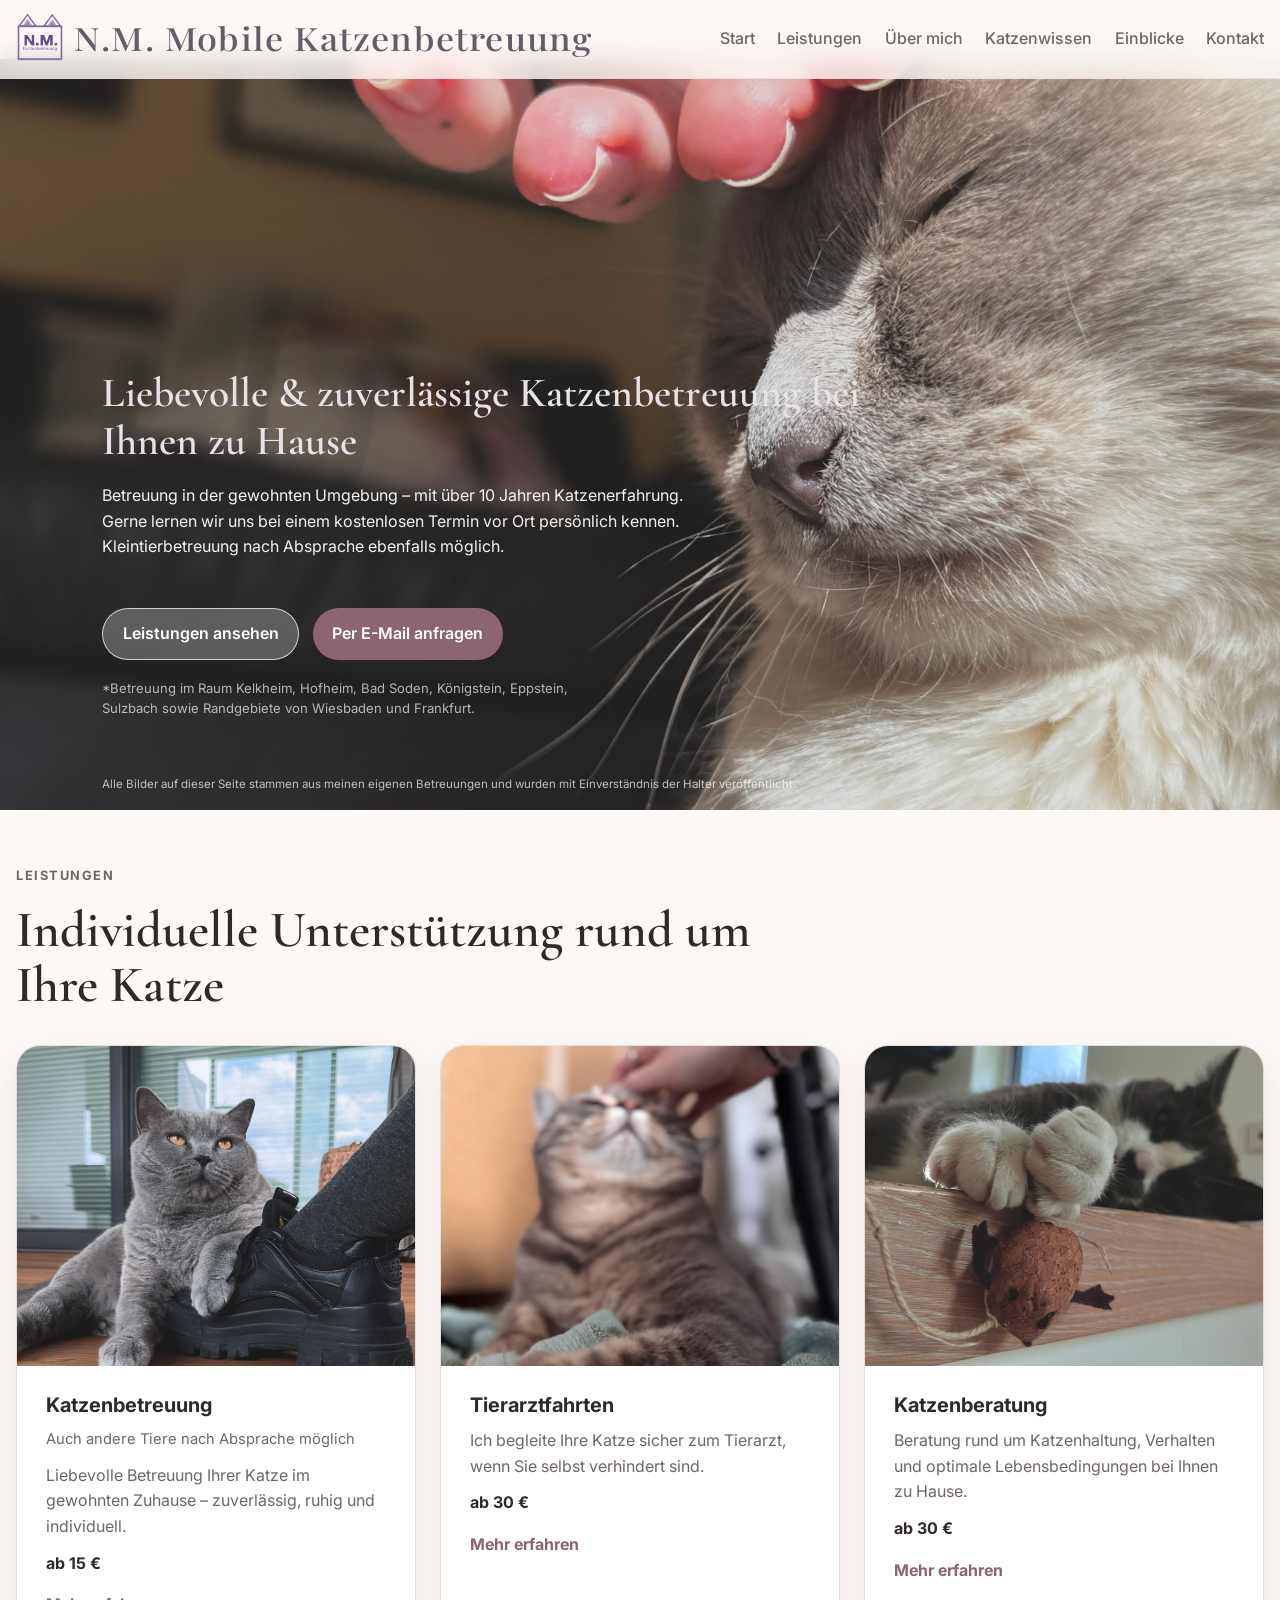
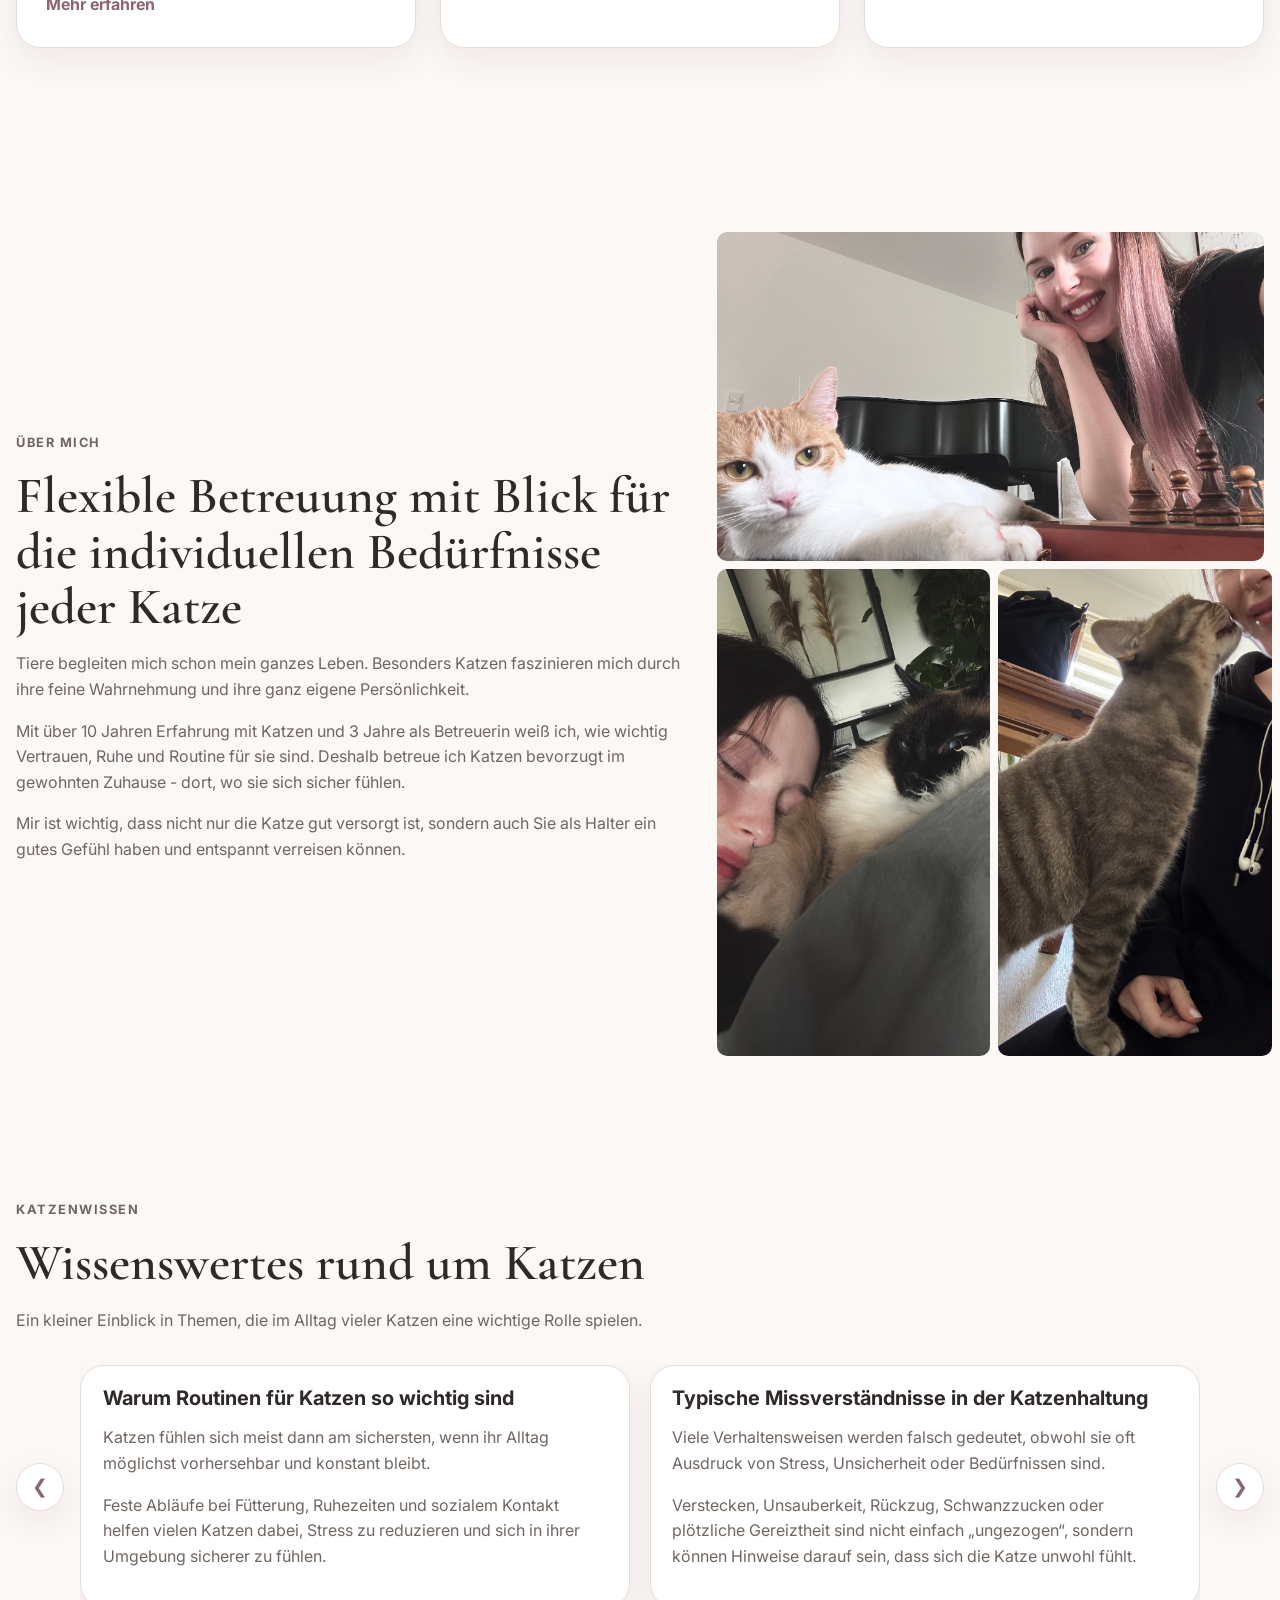
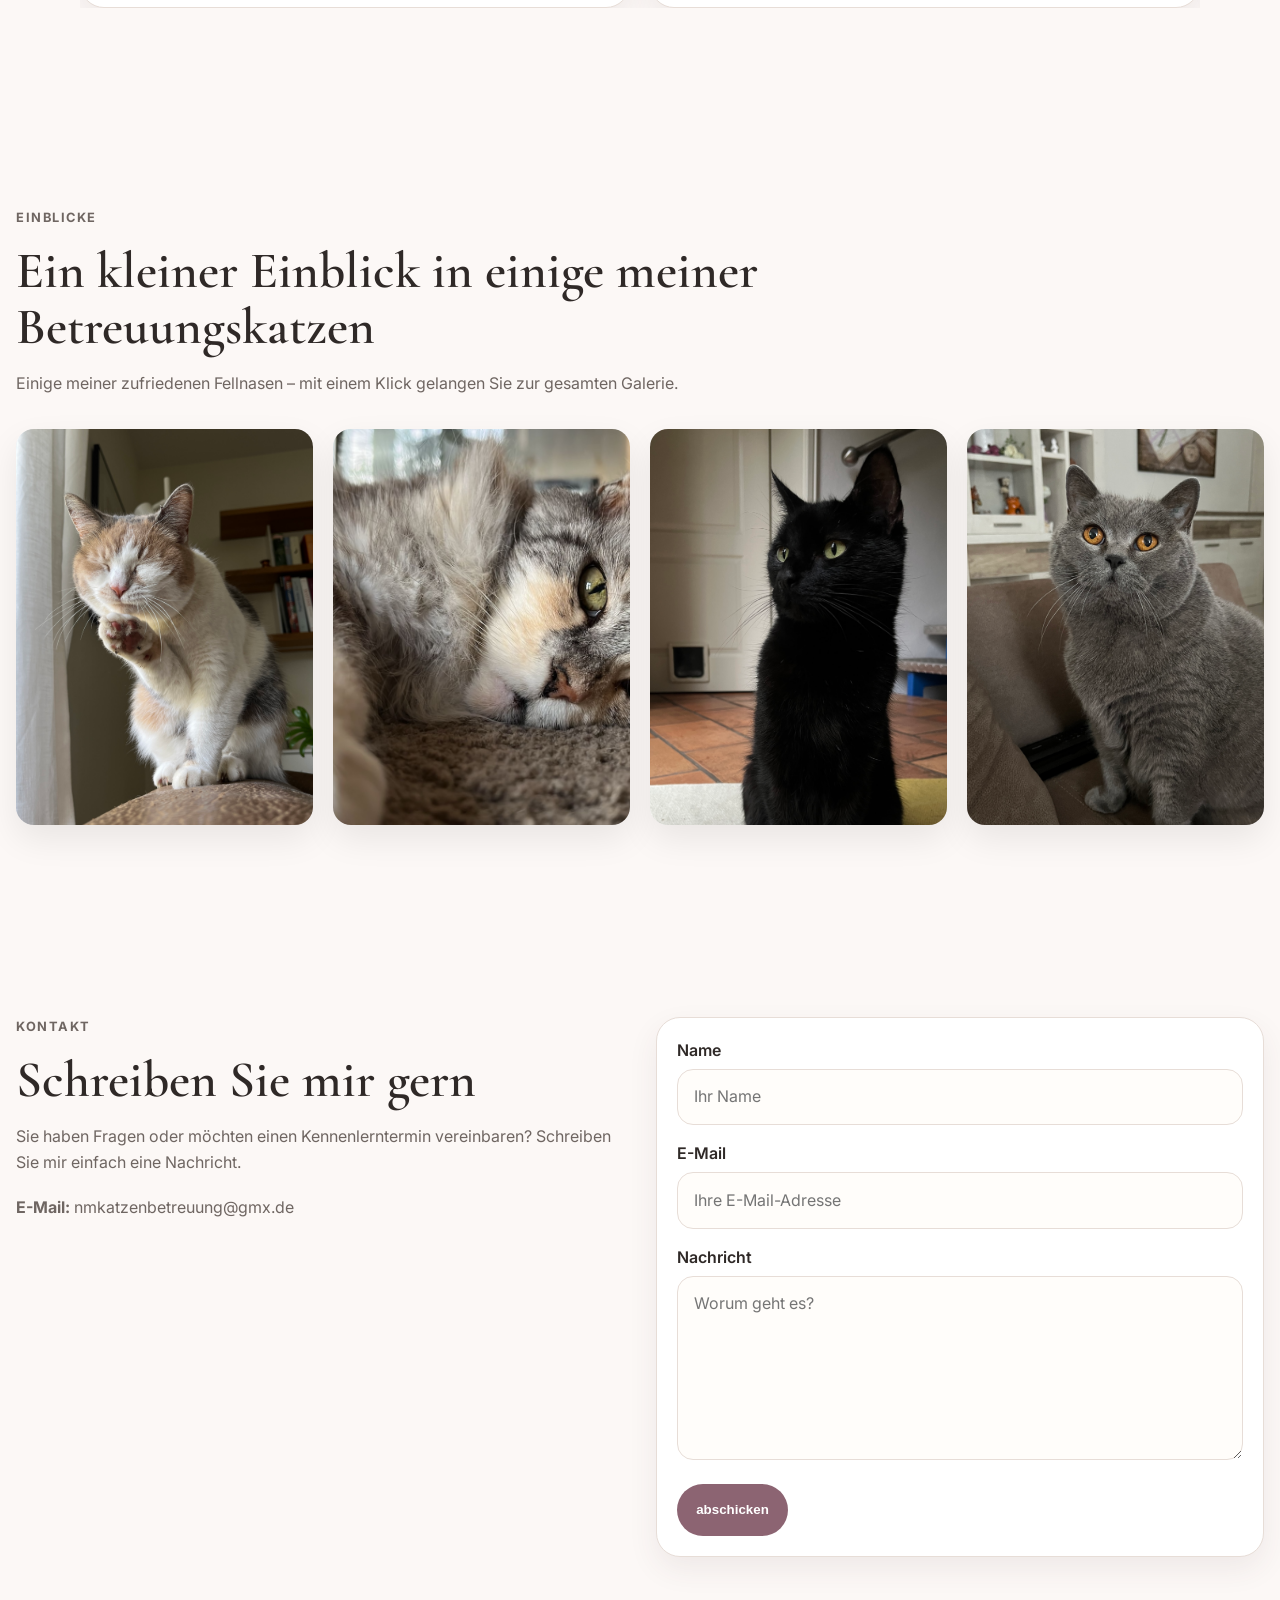
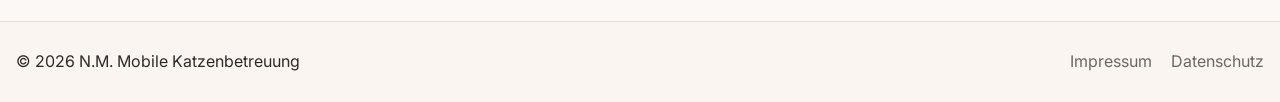
==== index.html @ 6b586ca5 "Update index.html" ====
<!DOCTYPE html>
<html lang="de">
<head>
  <meta charset="UTF-8">
  <meta name="viewport" content="width=device-width, initial-scale=1.0">
  <title>N.M. Mobile Katzenbetreuung</title>
  <meta name="description" content="Liebevolle und zuverlässige Katzenbetreuung bei Ihnen zu Hause im Raum Kelkheim, Hofheim, Bad Soden, Königstein, Eppstein, Sulzbach sowie Randgebiete von Wiesbaden und Frankfurt.">
  <link rel="preconnect" href="https://fonts.googleapis.com">
  <link rel="preconnect" href="https://fonts.gstatic.com" crossorigin>
  <link href="https://fonts.googleapis.com/css2?family=Cormorant+Garamond:wght@500;600&family=Inter:wght@400;500;600;700&display=swap" rel="stylesheet">
  <link rel="stylesheet" href="style.css">
  <link rel="preconnect" href="https://fonts.googleapis.com">
  <link rel="preconnect" href="https://fonts.gstatic.com" crossorigin>
  <link href="https://fonts.googleapis.com/css2?family=Playfair+Display:wght@500;600&display=swap" rel="stylesheet">
</head>
<body>
  <header class="site-header">
    <div class="container nav">
      <a class="brand" href="#">
        <img src="logo.png" alt="Logo">
        <span style="color:#655b69;">N.M. Mobile Katzenbetreuung</span>
      </a>
     <nav class="nav-links">
  <a href="#start">Start</a>
  <a href="#leistungen">Leistungen</a>
  <a href="#ueber-mich">Über mich</a>
  <a href="#katzenwissen">Katzenwissen</a>
  <a href="kundenbilder.html">Einblicke</a>
  <a href="#kontakt">Kontakt</a>
</nav>
    </div>
  </header>

  <main>
    <section id="start" class="hero">
      <img src="images/hero2.jpg" alt="Katze wird gestreichelt" class="hero-image">

      <div class="hero-overlay">
        <div class="container hero-content">
          <h1 style="color:#e8e2e8;">Liebevolle & zuverlässige Katzenbetreuung bei Ihnen&nbsp;zu&nbsp;Hause</h1>

          <p class="hero-text">
            Betreuung in der gewohnten Umgebung – mit über 10 Jahren Katzenerfahrung.
            Gerne lernen wir uns bei einem kostenlosen Termin vor Ort persönlich kennen.
            Kleintierbetreuung nach Absprache ebenfalls möglich.
          </p>

          <div class="hero-actions">
            <a href="#leistungen" class="btn btn-secondary">Leistungen ansehen</a>
            <a href="mailto:nmkatzenbetreuung@gmx.de?subject=Anfrage Katzenbetreuung" class="btn btn-primary">Per E-Mail anfragen</a>
          </div>

          <p class="region">
            *Betreuung im Raum Kelkheim, Hofheim, Bad Soden, Königstein, Eppstein,
            Sulzbach sowie Randgebiete von Wiesbaden und Frankfurt.
          </p>
        </div>

        <div class="hero-note-overlay">
          Alle Bilder auf dieser Seite stammen aus meinen eigenen Betreuungen und wurden mit Einverständnis der Halter veröffentlicht.
        </div>
      </div>
    </section>

    <section id="leistungen" class="section">
      <div class="container">
        <div class="section-heading">
          <p class="eyebrow">Leistungen</p>
          <h2>Individuelle Unterstützung rund um Ihre Katze</h2>
        </div>

        <div class="cards">
          <article class="card service-card">
            <div class="card-image">
              <img src="images/betreuung1.JPG" alt="Katzenbetreuung">
            </div>
            <div class="card-content">
              <h3>Katzenbetreuung</h3>
              <p class="small-note">Auch andere Tiere nach Absprache möglich</p>
              <p>Liebevolle Betreuung Ihrer Katze im gewohnten Zuhause – zuverlässig, ruhig und individuell.</p>
              <p class="price">ab 15 €</p>
              <a href="leistungen.html#katzenbetreuung-detail" class="text-link">Mehr erfahren</a>
            </div>
          </article>

          <article class="card service-card">
            <div class="card-image">
              <img src="images/tierarzt.jpg" alt="Tierarztfahrt">
            </div>
            <div class="card-content">
              <h3>Tierarztfahrten</h3>
              <p>Ich begleite Ihre Katze sicher zum Tierarzt, wenn Sie selbst verhindert sind.</p>
              <p class="price">ab 30 €</p>
              <a href="leistungen.html#tierarztfahrten-detail" class="text-link">Mehr erfahren</a>
            </div>
          </article>

          <article class="card service-card">
            <div class="card-image">
              <img src="images/betreuung.jpg" alt="Katzenberatung">
            </div>
            <div class="card-content">
              <h3>Katzenberatung</h3>
              <p>Beratung rund um Katzenhaltung, Verhalten und optimale Lebensbedingungen bei Ihnen zu Hause.</p>
              <p class="price">ab 30 €</p>
              <a href="leistungen.html#katzenberatung-detail" class="text-link">Mehr erfahren</a>
            </div>
          </article>
        </div>
      </div>
    </section>

    <section id="ueber-mich" class="section section-soft">
      <div class="container split">
        <div class="split-text">
          <p class="eyebrow">Über mich</p>
          <h2>Flexible Betreuung mit Blick für die individuellen Bedürfnisse jeder Katze</h2>
          <p>Tiere begleiten mich schon mein ganzes Leben. Besonders Katzen faszinieren mich durch ihre feine Wahrnehmung und ihre ganz eigene Persönlichkeit.</p>
          <p>Mit über 10 Jahren Erfahrung mit Katzen und 3 Jahre als Betreuerin weiß ich, wie wichtig Vertrauen, Ruhe und Routine für sie sind. Deshalb betreue ich Katzen bevorzugt im gewohnten Zuhause - dort, wo sie sich sicher fühlen.</p>
          <p>Mir ist wichtig, dass nicht nur die Katze gut versorgt ist, sondern auch Sie als Halter ein gutes Gefühl haben und entspannt verreisen können.</p>
        </div>

        <div class="about-collage">
          <img src="images/ich1.jpg" alt="Nadine mit Katze" class="about-large">

          <div class="about-small-row">
            <img src="images/ich2.jpg" alt="Katzenbetreuung">
            <img src="images/ich4.jpg" alt="Katzenbetreuung">
          </div>
        </div>
      </div>
    </section>

    <section id="katzenwissen" class="section">
  <div class="container">
    <div class="katzenwissen-panel">
      <div class="section-heading">
        <p class="eyebrow">Katzenwissen</p>
        <h2>Wissenswertes rund um Katzen</h2>
        <p>Ein kleiner Einblick in Themen, die im Alltag vieler Katzen eine wichtige Rolle spielen.</p>
      </div>

      <div class="knowledge-slider-wrapper">
        <button class="knowledge-arrow knowledge-arrow-left" type="button" aria-label="Vorherige Katzenwissen-Karte">
          &#10094;
        </button>

        <div class="knowledge-slider" id="knowledgeSlider">
          <article class="info-card knowledge-card">
            <h3>Warum Routinen für Katzen so wichtig sind</h3>
            <p>Katzen fühlen sich meist dann am sichersten, wenn ihr Alltag möglichst vorhersehbar und konstant bleibt.</p>
            <p>Feste Abläufe bei Fütterung, Ruhezeiten und sozialem Kontakt helfen vielen Katzen dabei, Stress zu reduzieren und sich in ihrer Umgebung sicherer zu fühlen.</p>
          </article>

          <article class="info-card knowledge-card">
            <h3>Typische Missverständnisse in der Katzenhaltung</h3>
            <p>Viele Verhaltensweisen werden falsch gedeutet, obwohl sie oft Ausdruck von Stress, Unsicherheit oder Bedürfnissen sind.</p>
            <p>Verstecken, Unsauberkeit, Rückzug, Schwanzzucken oder plötzliche Gereiztheit sind nicht einfach „ungezogen“, sondern können Hinweise darauf sein, dass sich die Katze unwohl fühlt.</p>
          </article>

          <article class="info-card knowledge-card">
            <h3>Warum Katzen Futter und Wasser getrennt mögen</h3>
            <p>Viele Katzen trinken besser, wenn Wasser- und Futterplatz räumlich voneinander getrennt sind.</p>
            <p>Das hängt vermutlich auch mit ihrem natürlichen Verhalten zusammen: Wasserquellen wirken für viele Katzen attraktiver, wenn sie nicht direkt neben Futter oder Toilette stehen.</p>
          </article>

          <article class="info-card knowledge-card">
            <h3>Warum erhöhte Plätze wichtig sind</h3>
            <p>Erhöhte Liege- und Beobachtungsplätze geben Katzen Sicherheit, Rückzug und Kontrolle über ihre Umgebung.</p>
            <p>Von oben können sie ihre Umgebung besser beobachten, Distanz schaffen und sich im Zweifel schneller entspannen als auf Bodenhöhe.</p>
          </article>

          <article class="info-card knowledge-card">
            <h3>Warum Rückzugsorte unverzichtbar sind</h3>
            <p>Katzen brauchen feste Orte, an denen sie ungestört schlafen, beobachten oder sich komplett zurückziehen können.</p>
            <p>Solche Rückzugsorte helfen besonders in stressigen Situationen, bei Besuch oder in Mehrkatzenhaushalten.</p>
          </article>

          <article class="info-card knowledge-card">
            <h3>Warum flache Näpfe oft besser angenommen werden</h3>
            <p>Viele Katzen trinken und fressen lieber aus breiten, eher flachen Näpfen.</p>
            <p>Ein Grund kann sein, dass die Schnurrhaare dabei nicht ständig den Rand berühren und ihre Umwelt besser sichtbar bleibt.</p>
          </article>

          <article class="info-card knowledge-card">
            <h3>Warum Treteln meist ein gutes Zeichen ist</h3>
            <p>Wenn Katzen mit den Pfoten „kneten“, ist das oft ein Zeichen von Wohlbefinden, Sicherheit oder Bindung.</p>
            <p>Das Verhalten beginnt schon im Kittenalter und bleibt bei vielen Katzen als beruhigendes Ritual erhalten.</p>
          </article>

          <article class="info-card knowledge-card">
            <h3>Warum kleine Veränderungen große Wirkung haben können</h3>
            <p>Katzen reagieren oft sensibler auf Veränderungen, als man denkt.</p>
            <p>Neue Möbel, ungewohnte Gerüche, Lärm, Baustellen oder veränderte Futterplätze können bereits ausreichen, um Unsicherheit oder Stress auszulösen.</p>
          </article>
        </div>

        <button class="knowledge-arrow knowledge-arrow-right" type="button" aria-label="Nächste Katzenwissen-Karte">
          &#10095;
        </button>
      </div>
    </div>
  </div>
</section>

<section class="home-preview section" id="einblicke-preview">
  <div class="container">
    <div class="section-heading">
      <p class="eyebrow">Einblicke</p>
      <h2>Ein kleiner Einblick in einige meiner Betreuungskatzen</h2>
      <p>
        Einige meiner zufriedenen Fellnasen – mit einem Klick gelangen Sie zur gesamten Galerie.
      </p>
    </div>

    <a href="kundenbilder.html" class="preview-gallery-link" aria-label="Zu den Kundenbildern">
      <div class="preview-gallery-grid">
        <article class="preview-cat-card" data-images='[
          "images/Evita.JPG",
          "images/Charly.JPG",
          "images/Emmi.JPG",
          "images/Edina.JPG",
          "images/EdinaundEmmi.JPG",
          "images/Toni.JPG",
          "images/Cesar.JPG",
          "images/Grobi.JPG",
          "images/Maxi.JPG",
          "images/Ginger.JPG"
        ]'>
          <div class="preview-cat-image-wrap">
            <img src="images/Evita.JPG" alt="Evita" class="preview-cat-image is-active">
          </div>
        </article>

        <article class="preview-cat-card" data-images='[
          "images/Wendy.JPG",
          "images/Milu.JPG",
          "images/Camilo.JPG",
          "images/Maya.JPG",
          "images/CamiloundMaya.JPG",
          "images/June.JPG",
          "images/SimbaundSnow.JPG",
          "images/Snow.JPG",
          "images/Simba1.JPG",
          "images/Winnie.JPG"
        ]'>
          <div class="preview-cat-image-wrap">
            <img src="images/Wendy.JPG" alt="Wendy" class="preview-cat-image is-active">
          </div>
        </article>

        <article class="preview-cat-card" data-images='[
          "images/Scotty.JPG",
          "images/FelixundFelia.JPG",
          "images/Felix.JPG",
          "images/Felia.JPG",
          "images/Eika.JPG",
          "images/Fritz.JPG",
          "images/Frida.JPG",
          "images/Madison.JPG",
          "images/Litchi.JPG",
          "images/Simba2.JPG"
        ]'>
          <div class="preview-cat-image-wrap">
            <img src="images/Scotty.JPG" alt="Scotty" class="preview-cat-image is-active">
          </div>
        </article>

        <article class="preview-cat-card" data-images='[
          "images/Quinley.JPG",
          "images/Pommy.JPG",
          "images/Mailo.JPG",
          "images/LukiundLoui.JPG",
          "images/Luki.JPG",
          "images/Loui.JPG",
          "images/Paddy.JPG",
          "images/Bimba.JPG",
          "images/Othello.JPG",
          "images/Clara.JPG"
        ]'>
          <div class="preview-cat-image-wrap">
            <img src="images/Quinley.JPG" alt="Quinley" class="preview-cat-image is-active">
          </div>
        </article>
      </div>
    </a>
  </div>
</section>

    
    <section id="kontakt" class="section section-accent">
      <div class="container contact-grid">
        <div>
          <p class="eyebrow">Kontakt</p>
          <h2>Schreiben Sie mir gern</h2>
          <p>Sie haben Fragen oder möchten einen Kennenlerntermin vereinbaren? Schreiben Sie mir einfach eine Nachricht.</p>
          <div class="contact-list">
            <p><strong>E-Mail:</strong> <a href="mailto:nmkatzenbetreuung@gmx.de">nmkatzenbetreuung@gmx.de</a></p>
          </div>
        </div>

        <form class="contact-form" action="mailto:nmkatzenbetreuung@gmx.de" method="post" enctype="text/plain">
          <label for="name">Name</label>
          <input id="name" name="Name" type="text" placeholder="Ihr Name">

          <label for="email">E-Mail</label>
          <input id="email" name="E-Mail" type="email" placeholder="Ihre E-Mail-Adresse">

          <label for="message">Nachricht</label>
          <textarea id="message" name="Nachricht" rows="6" placeholder="Worum geht es?"></textarea>

          <button type="submit" class="btn btn-primary">abschicken</button>
        </form>
      </div>
    </section>
  </main>

  <footer class="site-footer">
    <div class="container footer-inner">
      <p>© <span id="year"></span> N.M. Mobile Katzenbetreuung</p>
      <div class="footer-links">
        <a href="impressum.html">Impressum</a>
        <a href="#">Datenschutz</a>
      </div>
    </div>
  </footer>

  <script>
    document.getElementById("year").textContent = new Date().getFullYear();
  </script>

  <script>
    const knowledgeSlider = document.getElementById("knowledgeSlider");
    const knowledgePrev = document.querySelector(".knowledge-arrow-left");
    const knowledgeNext = document.querySelector(".knowledge-arrow-right");

    if (knowledgeSlider && knowledgePrev && knowledgeNext) {
      const cards = Array.from(knowledgeSlider.children);
      let currentPage = 0;

      const cardsPerPage = () => window.innerWidth <= 920 ? 1 : 2;

      const getGap = () => {
        const styles = window.getComputedStyle(knowledgeSlider);
        return parseFloat(styles.columnGap || styles.gap || 0);
      };

      const getCardWidth = () => {
        if (!cards.length) return 0;
        return cards[0].getBoundingClientRect().width;
      };

      const totalPages = () => {
        return Math.ceil(cards.length / cardsPerPage());
      };

      const goToPage = (page) => {
        const maxPage = totalPages() - 1;
        currentPage = Math.max(0, Math.min(page, maxPage));

        const perPage = cardsPerPage();
        const cardWidth = getCardWidth();
        const gap = getGap();

        const scrollLeft = currentPage * ((cardWidth + gap) * perPage);

        knowledgeSlider.scrollTo({
          left: scrollLeft,
          behavior: "smooth"
        });
      };

      knowledgePrev.addEventListener("click", () => {
        goToPage(currentPage - 1);
      });

      knowledgeNext.addEventListener("click", () => {
        goToPage(currentPage + 1);
      });

      window.addEventListener("resize", () => {
        goToPage(currentPage);
      });
    }
  </script>

  <script>
  document.addEventListener("DOMContentLoaded", function () {
    const previewCards = document.querySelectorAll(".preview-cat-card");

    previewCards.forEach((card, cardIndex) => {
      const imageList = JSON.parse(card.dataset.images || "[]");
      const wrap = card.querySelector(".preview-cat-image-wrap");
      let currentIndex = 0;

      if (!wrap || imageList.length < 2) return;

      setInterval(() => {
        const currentImage = wrap.querySelector(".preview-cat-image.is-active");
        const nextIndex = (currentIndex + 1) % imageList.length;
        const nextSrc = imageList[nextIndex];

        const nextImage = document.createElement("img");
        nextImage.src = nextSrc;
        nextImage.alt = "";
        nextImage.className = "preview-cat-image";

        wrap.appendChild(nextImage);

        requestAnimationFrame(() => {
          nextImage.classList.add("is-active");
          if (currentImage) currentImage.classList.remove("is-active");
        });

        setTimeout(() => {
          if (currentImage) currentImage.remove();
        }, 1300);

        currentIndex = nextIndex;
      }, 3200 + cardIndex * 450);
    });
  });
</script>
  
</body>
</html>
---- style.css ----
:root {
  --bg: #fcf8f6;
  --bg-soft: #f6eeea;
  --text: #2f2927;
  --muted: #6f6662;
  --line: #e7ddd7;
  --accent: #b98d9d;
  --accent-dark: #8c6472;
  --white: #ffffff;
  --shadow: 0 12px 30px rgba(78, 49, 58, 0.08);
  --radius: 24px;
  --container: 1400px;
}

* {
  box-sizing: border-box;
}

html {
  scroll-behavior: smooth;
}

body {
  margin: 0;
  font-family: "Inter", system-ui, sans-serif;
  color: var(--text);
  background: var(--bg);
  line-height: 1.6;
}

img {
  max-width: 100%;
  display: block;
}

a {
  color: inherit;
  text-decoration: none;
}

.container {
  width: min(var(--container), calc(100% - 2rem));
  margin: 0 auto;
}

/* Header */

.site-header {
  position: sticky;
  top: 0;
  z-index: 50;
  backdrop-filter: blur(12px);
  background: rgba(252, 248, 246, 0.82);
  border-bottom: 1px solid rgba(231, 221, 215, 0.8);
}

.nav {
  display: flex;
  align-items: center;
  justify-content: space-between;
  min-height: 78px;
  gap: 2.6rem;
}

.brand {
  display: flex;
  align-items: center;
  gap: 10px;
  font-family: "Playfair Display", serif;
  font-weight: 500;
  letter-spacing: 1.2px;
  font-size: 36px;
  transform: scaleY(0.95);
}

.brand img {
  height: 54px;
  width: auto;
  display: block;
  position: relative;
  top: -2px;
}

.brand span {
  display: inline-block;
  transform: scaleY(0.94);
  transform-origin: center;
}

.nav-links {
  display: flex;
  gap: 1.4rem;
  flex-wrap: wrap;
}

.nav-links a {
  color: var(--muted);
  font-weight: 500;
}

.nav-links a:hover {
  color: var(--text);
}

/* Typography */

.eyebrow {
  color: var(--accent-dark);
  text-transform: uppercase;
  letter-spacing: 0.12em;
  font-size: 0.8rem;
  font-weight: 700;
  margin: 0 0 1rem;
}

h1,
h2,
h3 {
  margin: 0;
  line-height: 1.08;
}

h1,
h2 {
  font-family: "Cormorant Garamond", serif;
  font-weight: 600;
}

h1 {
  font-size: clamp(3rem, 6vw, 5.5rem);
  max-width: 12ch;
}

h2 {
  font-size: clamp(2.3rem, 4vw, 3.7rem);
  margin-bottom: 1rem;
}

h3 {
  font-size: 1.25rem;
  margin-bottom: 0.35rem;
}

.hero-text,
.section-heading p,
.split-text p,
.contact-grid p,
.info-card p,
.card-content p {
  color: var(--muted);
}

.hero-text {
  font-size: 1.12rem;
  max-width: 60ch;
  margin: 1.35rem 0 0;
}

/* Buttons */

.btn {
  display: inline-flex;
  align-items: center;
  justify-content: center;
  min-height: 52px;
  padding: 0 1.2rem;
  border-radius: 999px;
  font-weight: 600;
  transition: 0.2s ease;
}

.btn-primary {
  background: var(--accent-dark);
  color: var(--white);
  border: none;
  appearance: none;
  -webkit-appearance: none;
}

.btn-primary:hover {
  transform: translateY(-1px);
  box-shadow: var(--shadow);
}

.btn-secondary {
  border: 1px solid rgba(255, 255, 255, 0.7);
  background: rgba(255, 255, 255, 0.25);
  color: white;
}

.btn-secondary:hover {
  background: rgba(255, 255, 255, 0.4);
}

/* Hero */

.hero {
  position: relative;
  width: 100%;
  margin-top: -20px;
  padding-top: 0;
  background:
    radial-gradient(circle at top left, rgba(185, 141, 157, 0.22), transparent 35%),
    radial-gradient(circle at bottom right, rgba(140, 100, 114, 0.10), transparent 30%);
}

.hero-image {
  width: 100%;
  height: auto;
  display: block;
  object-fit: cover;
  object-position: 95% center;
}

.hero-overlay {
  position: absolute;
  inset: 0;
  display: flex;
  align-items: flex-start;
  padding-top: 95px;
}

.hero-content {
  max-width: 820px;
  margin-left: 8%;
  margin-top: 24vh;
  color: white;
}

.hero-content h1 {
  max-width: 100%;
  font-size: 2.6rem;
  line-height: 1.15;
}

.hero-content .hero-text {
  font-size: 1rem;
  line-height: 1.6;
  margin-top: 1.1rem;
  color: rgba(255, 255, 255, 0.95);
}

.hero-actions {
  display: flex;
  flex-wrap: wrap;
  gap: 0.9rem;
  margin: 3rem 0 1.2rem;
}

.hero-content .region {
  max-width: 65ch;
  font-size: 0.82rem;
  line-height: 1.5;
  margin-top: 1rem;
  opacity: 0.82;
  color: rgba(255, 255, 255, 0.82);
}

.hero-note-overlay {
  position: absolute;
  left: 8%;
  right: 8%;
  bottom: 18px;
  font-size: 0.72rem;
  line-height: 1.4;
  color: rgba(255, 255, 255, 0.78);
  opacity: 0.9;
  z-index: 3;
  pointer-events: none;
}

/* Layout */

.section {
  padding: 3.5rem 0 4rem 0;
}

.section-soft,
.section-accent {
  background: transparent;
}

.section-heading {
  max-width: 760px;
  margin-bottom: 2rem;
}

#region,
.region {
  font-size: 0.98rem;
}

#katzenwissen {
  padding-bottom: 9rem;
  scroll-margin-top: 160px;
}

#ueber-mich {
  margin-top: 4rem;
}

/* Cards */

.cards {
  display: grid;
  grid-template-columns: repeat(3, minmax(0, 1fr));
  gap: 1.5rem;
}

.card,
.info-card,
.contact-form,
.split-image {
  background: var(--white);
  border: 1px solid var(--line);
  border-radius: var(--radius);
  box-shadow: var(--shadow);
}

.service-card {
  overflow: hidden;
  display: flex;
  flex-direction: column;
  height: 100%;
}

.card-image {
  height: 320px;
  overflow: hidden;
}

.card-image img {
  width: 100%;
  height: 100%;
  object-fit: cover;
  display: block;
}

.card-content {
  padding: 1.8rem;
  display: flex;
  flex-direction: column;
  gap: 0.7rem;
  flex: 1;
}

.card-content h3,
.card-content p,
.card-content a {
  margin: 0;
}

.small-note {
  font-size: 0.92rem;
}

.price {
  font-weight: 700;
  color: var(--text) !important;
  margin: 1rem 0 0.35rem;
}

.text-link {
  margin-top: auto;
  padding-top: 0.3rem;
  color: var(--accent-dark);
  font-weight: 700;
}

/* Split / About */

.split {
  display: grid;
  grid-template-columns: 1.1fr 0.9fr;
  gap: 2rem;
  align-items: center;
  max-width: var(--container);
  margin: 0 auto;
}

.split-image.large {
  min-height: 380px;
  padding: 2rem;
  display: grid;
  place-items: center;
  text-align: center;
}

.placeholder {
  background:
    linear-gradient(135deg, rgba(185, 141, 157, 0.18), rgba(255, 255, 255, 0.9)),
    linear-gradient(180deg, rgba(140, 100, 114, 0.05), rgba(140, 100, 114, 0.12));
}

.about-collage {
  width: 100%;
  max-width: 560px;
  margin-left: auto;
  margin-bottom: 1.5rem;
}

.about-large {
  width: 100%;
  border-radius: 10px;
  margin-bottom: 8px;
}

.about-small-row {
  display: flex;
  gap: 8px;
}

.about-small-row img {
  width: 50%;
  border-radius: 10px;
  object-fit: cover;
}

/* Info / Contact */

.info-grid {
  display: grid;
  grid-template-columns: repeat(2, minmax(0, 1fr));
  gap: 1.2rem;
}

.info-card {
  padding: 1.35rem;
}

.contact-grid {
  display: grid;
  grid-template-columns: 1fr 1fr;
  gap: 2rem;
  align-items: start;
}

.contact-list {
  margin-top: 1.2rem;
}

.contact-form {
  padding: 1.25rem;
}

.contact-form label {
  display: block;
  margin-bottom: 0.35rem;
  font-weight: 600;
}

.contact-form input,
.contact-form textarea {
  width: 100%;
  border: 1px solid var(--line);
  border-radius: 16px;
  padding: 0.9rem 1rem;
  margin-bottom: 1rem;
  font: inherit;
  color: var(--text);
  background: #fffdfa;
}

.contact-form input:focus,
.contact-form textarea:focus {
  outline: 2px solid rgba(185, 141, 157, 0.22);
  border-color: var(--accent);
}

/* Footer */

.site-footer {
  border-top: 1px solid var(--line);
  background: #fbf5f2;
}

.footer-inner {
  min-height: 80px;
  display: flex;
  align-items: center;
  justify-content: space-between;
  gap: 1rem;
}

.footer-links {
  display: flex;
  gap: 1.2rem;
  color: var(--muted);
}

/* Katzenwissen Slider */

.knowledge-slider-wrapper {
  position: relative;
  display: flex;
  align-items: center;
  gap: 1rem;
}

.knowledge-slider {
  display: grid;
  grid-auto-flow: column;
  grid-auto-columns: calc(50% - 0.6rem);
  gap: 1.2rem;
  overflow-x: auto;
  overflow-y: hidden;
  scroll-behavior: smooth;
  scrollbar-width: none;
  width: 100%;
  padding: 0;
}

.knowledge-slider::-webkit-scrollbar {
  display: none;
}

.knowledge-card {
  min-height: 100%;
}

.knowledge-card p + p {
  margin-top: 0.8rem;
}

.knowledge-arrow {
  flex: 0 0 auto;
  width: 48px;
  height: 48px;
  border: 1px solid var(--line);
  border-radius: 999px;
  background: var(--white);
  color: var(--accent-dark);
  box-shadow: var(--shadow);
  cursor: pointer;
  font-size: 1.2rem;
  line-height: 1;
}

.knowledge-arrow:hover {
  transform: translateY(-1px);
}

/* Mobile */

@media (max-width: 920px) {
  .container {
    width: min(var(--container), calc(100% - 1rem));
  }

  .nav {
    flex-direction: column;
    align-items: flex-start;
    justify-content: center;
    gap: 0.45rem;
    min-height: auto;
    padding: 0.75rem 0 0.85rem;
  }

  .brand {
    font-size: 1.2rem;
    gap: 7px;
    line-height: 1;
    letter-spacing: 0.5px;
  }

  .brand img {
    height: 28px;
    top: 0;
  }

  .nav-links {
    width: 100%;
    display: grid;
    grid-template-columns: 1fr 1fr;
    gap: 0.45rem 1rem;
  }

  .nav-links a {
    font-size: 0.85rem;
    white-space: nowrap;
  }

  .hero {
    margin-top: 0;
    padding: 0;
  }

  .hero-image {
    height: 270px;
    min-height: 0;
    object-fit: cover;
    object-position: center;
  }

  .hero-overlay {
    position: absolute;
    inset: 0;
    display: flex;
    align-items: flex-start;
    padding-top: 0;
  }

  .hero-content {
    max-width: 100%;
    margin-left: 0;
    margin-top: 0;
    padding: 1rem 1rem 5rem;
  }

  .hero-content h1 {
    max-width: 8.4ch;
    font-size: 1.95rem;
    line-height: 0.96;
    color: rgba(255, 255, 255, 0.94) !important;
  }

  .hero-content .hero-text {
    font-size: 0.85rem;
    line-height: 1.4;
    max-width: 17ch;
    margin-top: 0.65rem;
    color: rgba(255, 255, 255, 0.95);
  }

  .hero-actions {
    display: flex;
    flex-direction: column;
    gap: 0.55rem;
    margin: 0.8rem 0 0.7rem;
  }

  .hero-actions .btn {
    width: 100%;
    min-height: 42px;
    font-size: 0.9rem;
  }

  .hero-content .region {
    font-size: 0.62rem;
    line-height: 1.28;
    max-width: 28ch;
    margin-top: 0.45rem;
  }

  .hero-note-overlay {
    left: 1rem;
    right: 1rem;
    bottom: 8px;
    font-size: 0.56rem;
    line-height: 1.22;
  }

  .section {
    padding: 2.3rem 0 2.7rem;
  }

  #ueber-mich {
    margin-top: 2rem;
  }

  #katzenwissen {
    scroll-margin-top: 90px;
    padding-bottom: 3.5rem;
  }

  h2 {
    font-size: 2rem;
    margin-bottom: 0.7rem;
  }

  h3 {
    font-size: 1.08rem;
  }

  .section-heading {
    margin-bottom: 1.2rem;
  }

  .cards,
  .split,
  .contact-grid,
  .info-grid {
    grid-template-columns: 1fr;
    gap: 1rem;
  }

  .card-image {
    height: 190px;
  }

  .card-content {
    padding: 1rem;
    gap: 0.55rem;
  }

  .info-card {
    padding: 1rem;
  }

  .about-collage {
    max-width: 100%;
    margin-left: 0;
    margin-bottom: 0.5rem;
  }

  .contact-form {
    padding: 1rem;
  }

  .knowledge-slider {
    grid-auto-columns: 100%;
  }

  .knowledge-arrow {
    width: 34px;
    height: 34px;
    font-size: 0.9rem;
  }

  .footer-inner {
    flex-direction: column;
    justify-content: center;
    padding: 0.9rem 0;
    min-height: auto;
  }
}

@media (max-width: 520px) {
  .brand {
    font-size: 1.08rem;
  }

  .brand img {
    height: 25px;
  }

  .nav-links a {
    font-size: 0.8rem;
  }

  .hero-image {
    height: 240px;
  }

  .hero-content {
    padding: 0.9rem 1rem 4.6rem;
  }

  .hero-content h1 {
    font-size: 1.72rem;
    max-width: 8.2ch;
  }

  .hero-content .hero-text {
    font-size: 0.78rem;
    max-width: 16ch;
  }

  .hero-actions .btn {
    min-height: 40px;
    font-size: 0.86rem;
  }

  .hero-content .region {
    font-size: 0.58rem;
    max-width: 26ch;
  }

  .hero-note-overlay {
    font-size: 0.52rem;
  }
}

.kundenbilder-hero {
  padding-top: 5rem;
}

.kundenbilder-grid {
  display: grid;
  grid-template-columns: repeat(4, 1fr);
  gap: 1.2rem;
}

.kundenkatze-card {
  background: var(--white);
  border: 1px solid var(--line);
  border-radius: 20px;
  box-shadow: var(--shadow);
  overflow: hidden;
}

.kundenkatze-card img {
  width: 100%;
  aspect-ratio: 1 / 1;
  object-fit: cover;
  display: block;
}

.kundenkatze-card h3 {
  margin: 0;
  padding: 0.85rem 1rem 1rem;
  font-size: 1.02rem;
}

@media (max-width: 920px) {
  .kundenbilder-grid {
    grid-template-columns: repeat(2, 1fr);
  }
}

@media (max-width: 520px) {
  .kundenbilder-grid {
    grid-template-columns: 1fr;
  }
}
.kundenbilder-hero .section-heading {
  max-width: 100%;
}
.home-preview {
  padding-top: 3.5rem;
  padding-bottom: 8.5rem;
}

.preview-gallery-link {
  display: block;
  text-decoration: none;
  color: inherit;
}

.preview-gallery-grid {
  display: grid;
  grid-template-columns: repeat(4, minmax(0, 1fr));
  gap: 1.25rem;
  margin-top: 2rem;
}

.preview-cat-card {
  background: #fff;
  border-radius: 18px;
  overflow: hidden;
  box-shadow: 0 14px 34px rgba(0, 0, 0, 0.08);
  transition: transform 0.25s ease, box-shadow 0.25s ease;
}

.preview-gallery-link:hover .preview-cat-card {
  transform: translateY(-4px);
  box-shadow: 0 18px 38px rgba(0, 0, 0, 0.12);
}

.preview-cat-image-wrap {
  position: relative;
  aspect-ratio: 3 / 4;
  background: #f4f1f3;
  overflow: hidden;
}

.preview-cat-image {
  position: absolute;
  inset: 0;
  width: 100%;
  height: 100%;
  object-fit: cover;
  opacity: 0;
  transition: opacity 1.2s ease;
}

.preview-cat-image.is-active {
  opacity: 1;
}

@media (max-width: 1000px) {
  .preview-gallery-grid {
    grid-template-columns: repeat(2, minmax(0, 1fr));
  }
}

@media (max-width: 640px) {
  .preview-gallery-grid {
    gap: 0.85rem;
  }

  .preview-cat-card {
    border-radius: 14px;
  }
}
#katzenwissen {
  padding-bottom: 9rem;
  scroll-margin-top: 160px;
}

.katzenwissen-box {
  background: var(--bg-soft);
  border: 1px solid var(--line);
  border-radius: 28px;
  padding: 2rem;
  box-shadow: 0 12px 30px rgba(78, 49, 58, 0.05);
}
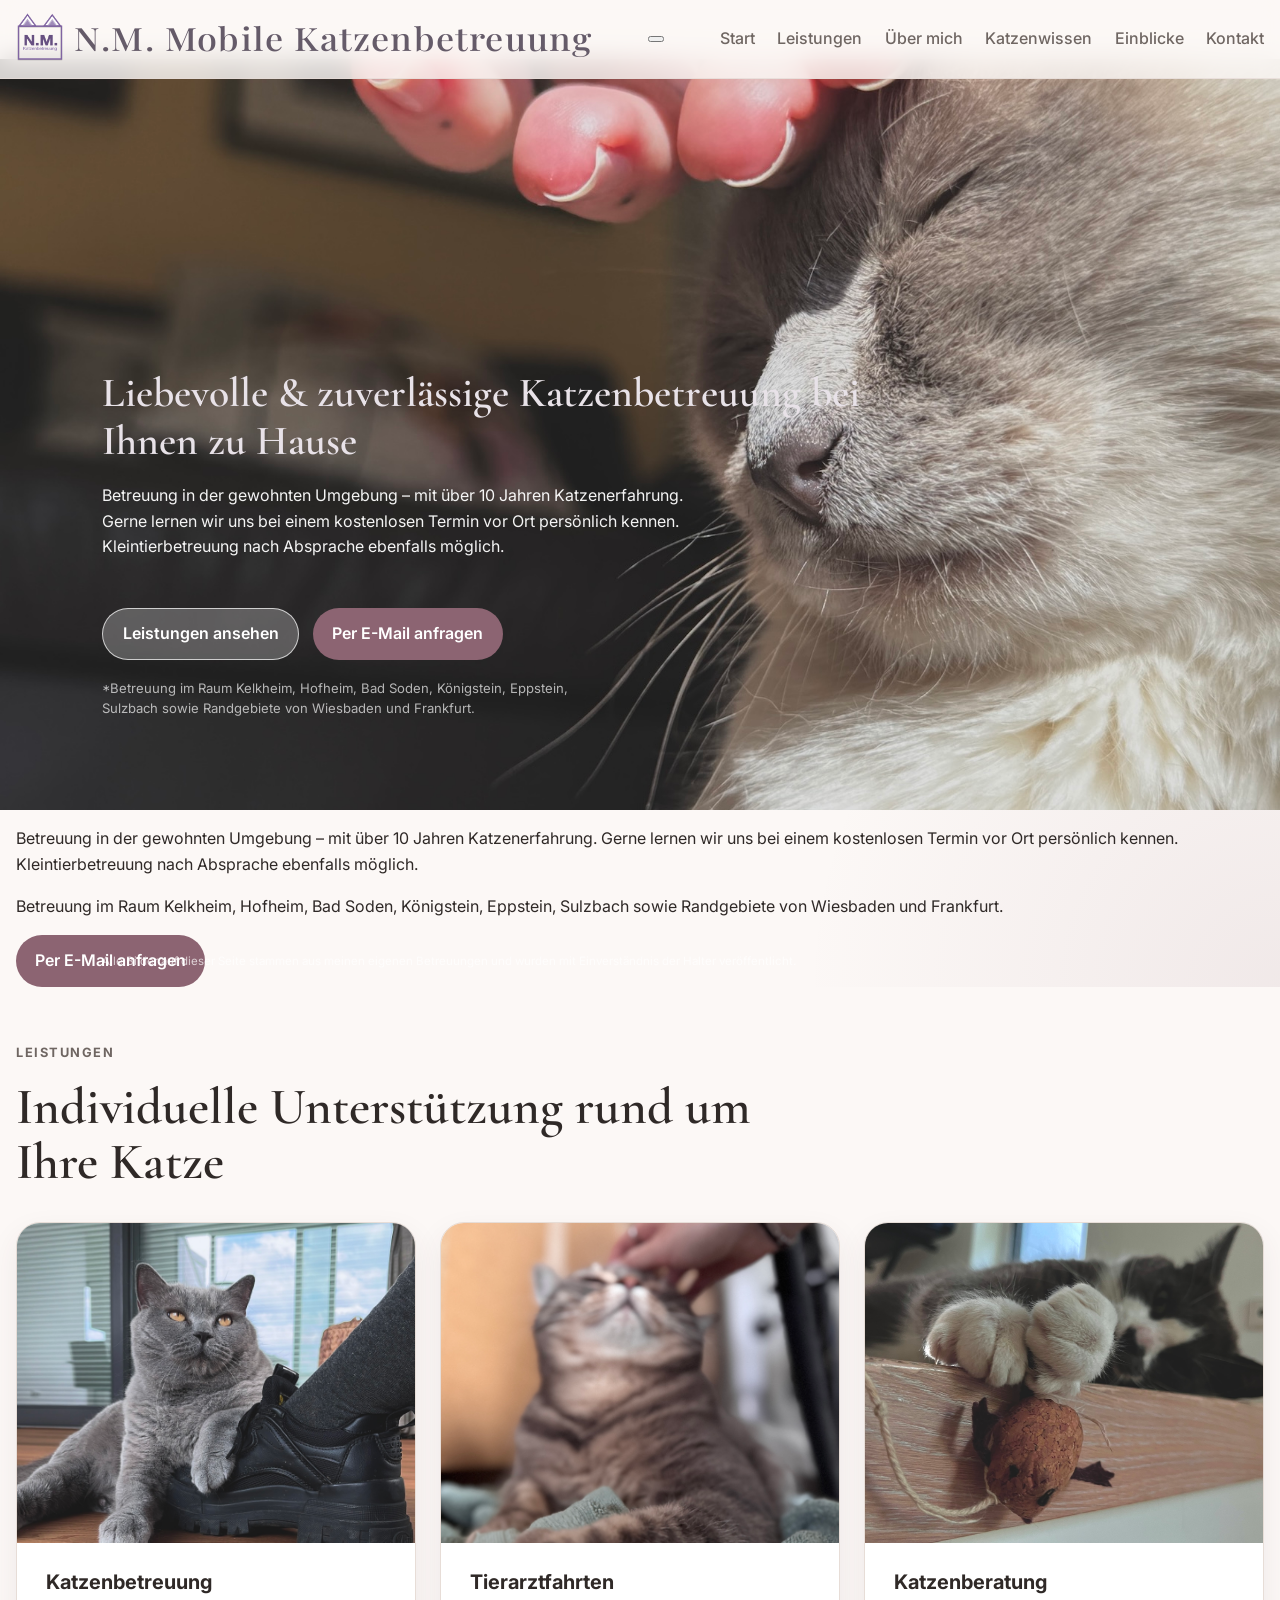
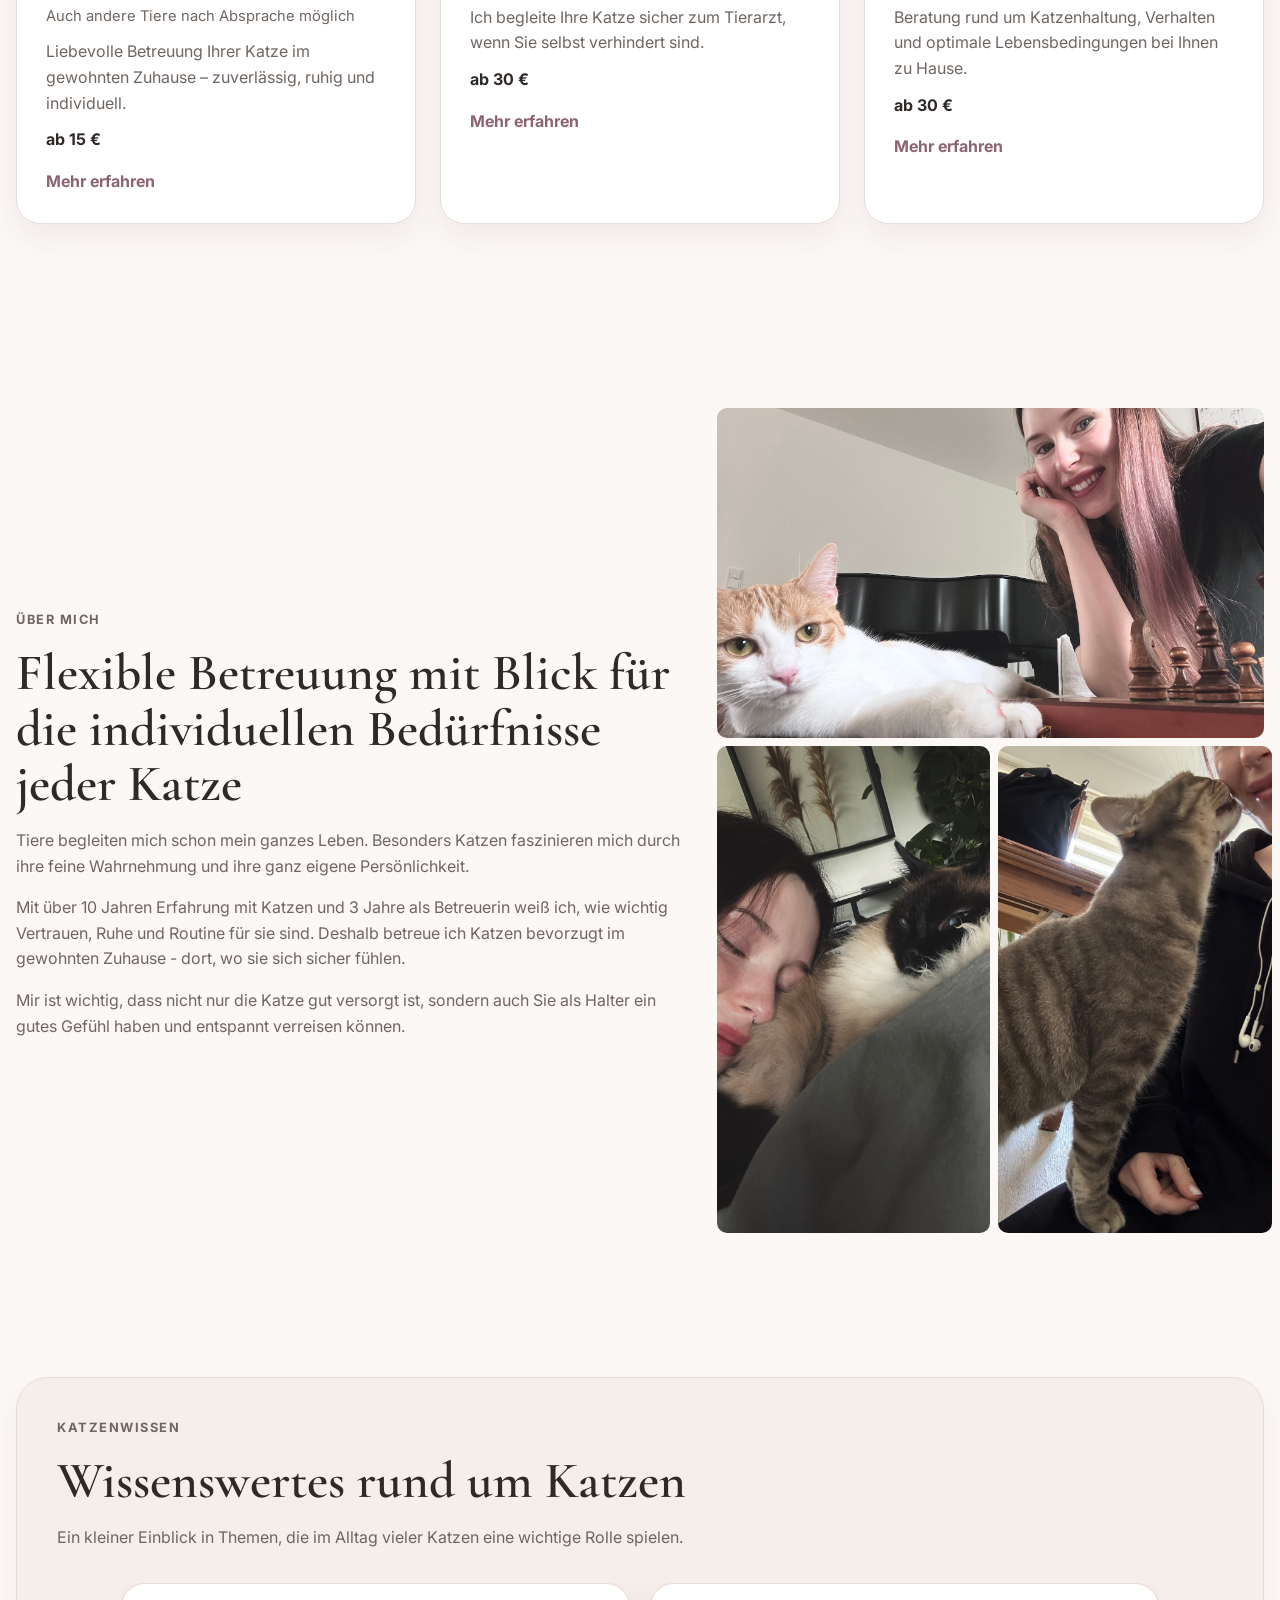
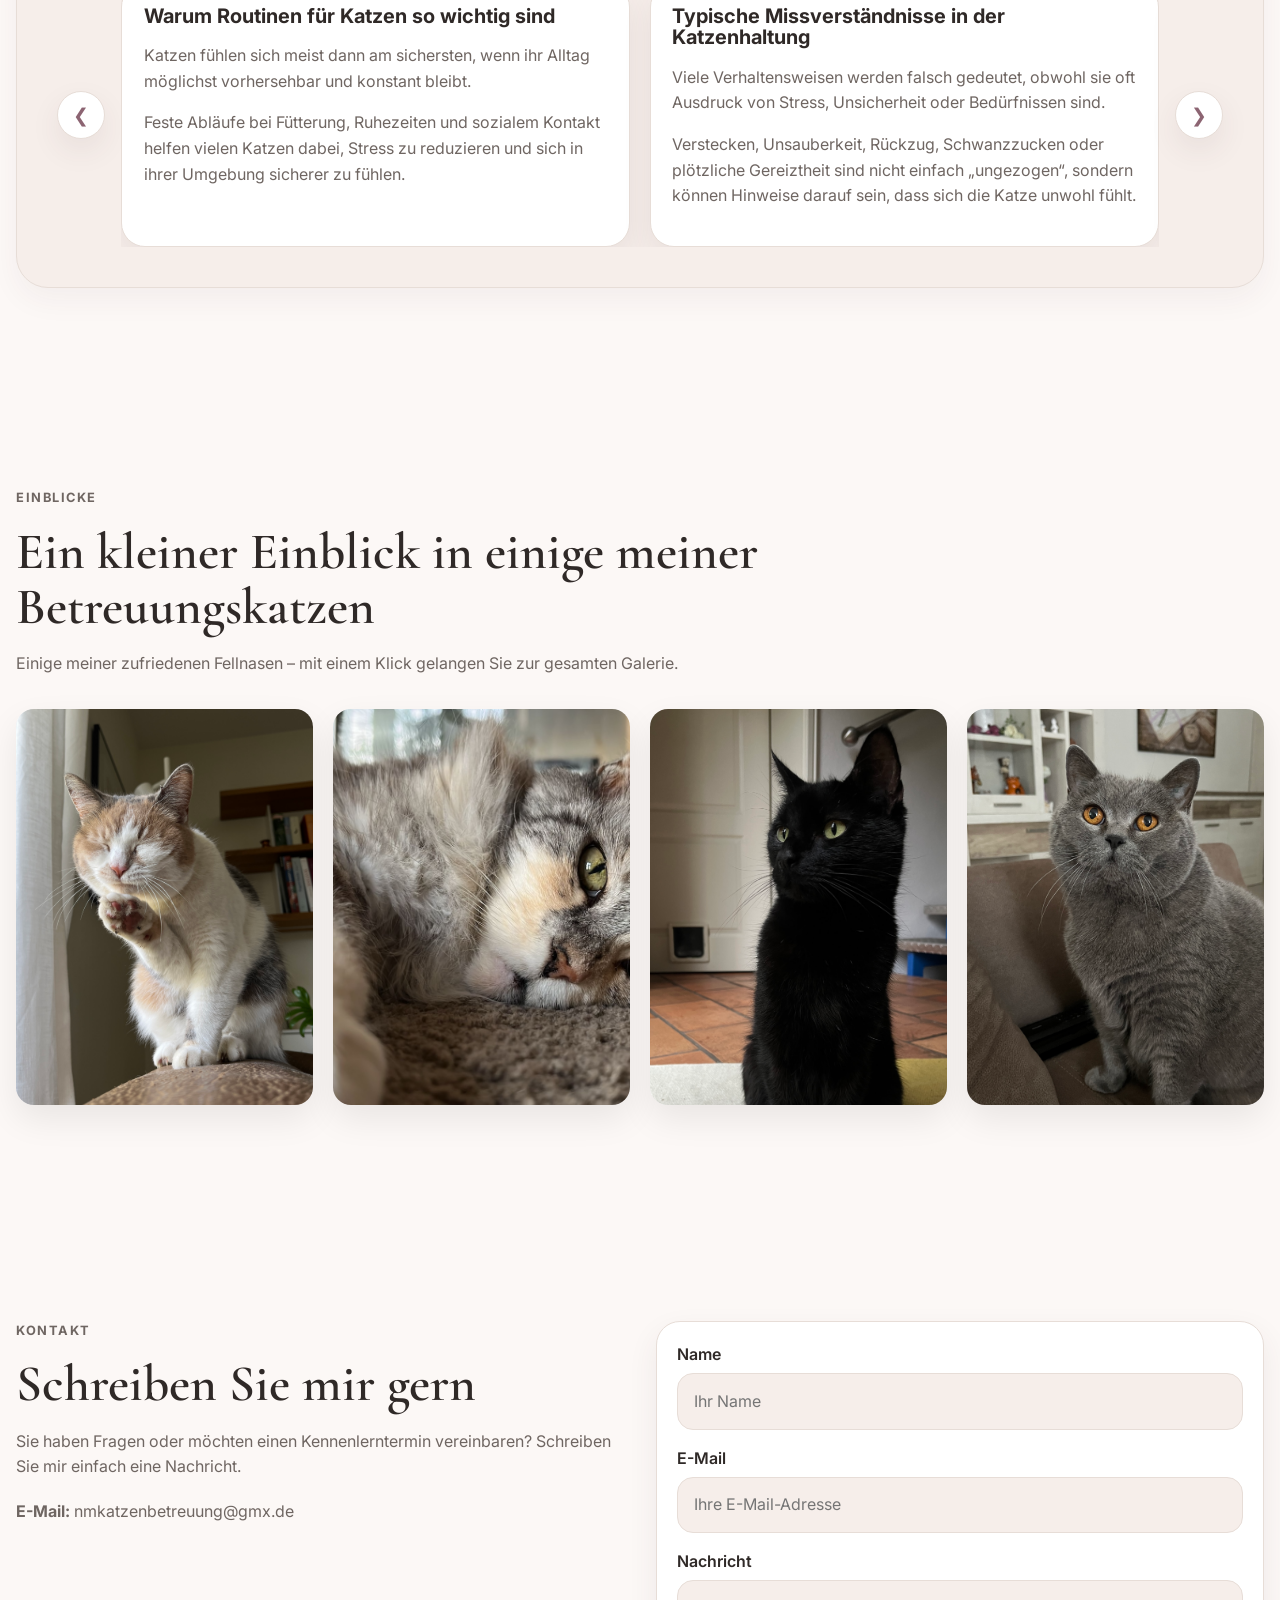
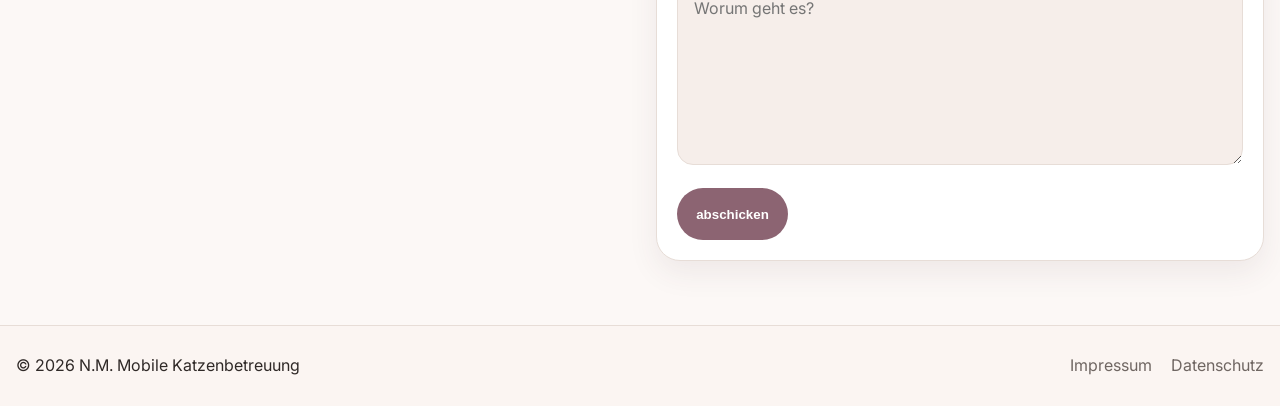
==== commit e91bbc37: "Update index.html" ====
--- a/index.html
+++ b/index.html
@@ -20,7 +20,12 @@
         <img src="logo.png" alt="Logo">
         <span style="color:#655b69;">N.M. Mobile Katzenbetreuung</span>
       </a>
-     <nav class="nav-links">
+      <button class="mobile-menu-toggle" type="button" aria-label="Menü öffnen" aria-expanded="false" aria-controls="mobileMenu">
+  <span></span>
+  <span></span>
+  <span></span>
+</button>
+     <nav class="nav-links" id="mobileMenu">
   <a href="#start">Start</a>
   <a href="#leistungen">Leistungen</a>
   <a href="#ueber-mich">Über mich</a>
@@ -60,8 +65,26 @@
           Alle Bilder auf dieser Seite stammen aus meinen eigenen Betreuungen und wurden mit Einverständnis der Halter veröffentlicht.
         </div>
       </div>
+           <div class="hero-mobile-info">
+        <div class="container">
+          <p class="hero-mobile-text">
+            Betreuung in der gewohnten Umgebung – mit über 10 Jahren Katzenerfahrung.
+            Gerne lernen wir uns bei einem kostenlosen Termin vor Ort persönlich kennen.
+            Kleintierbetreuung nach Absprache ebenfalls möglich.
+          </p>
+
+          <p class="hero-mobile-region">
+            Betreuung im Raum Kelkheim, Hofheim, Bad Soden, Königstein, Eppstein,
+            Sulzbach sowie Randgebiete von Wiesbaden und Frankfurt.
+          </p>
+
+          <a href="mailto:nmkatzenbetreuung@gmx.de?subject=Anfrage Katzenbetreuung" class="btn btn-primary hero-mobile-button">
+            Per E-Mail anfragen
+          </a>
+        </div>
+      </div>
     </section>
-
+    
     <section id="leistungen" class="section">
       <div class="container">
         <div class="section-heading">
@@ -421,6 +444,27 @@
     });
   });
 </script>
-  
+  <script>
+  document.addEventListener("DOMContentLoaded", function () {
+    const menuToggle = document.querySelector(".mobile-menu-toggle");
+    const mobileMenu = document.getElementById("mobileMenu");
+
+    if (menuToggle && mobileMenu) {
+      menuToggle.addEventListener("click", function () {
+        const isOpen = mobileMenu.classList.toggle("is-open");
+        menuToggle.classList.toggle("is-open");
+        menuToggle.setAttribute("aria-expanded", isOpen ? "true" : "false");
+      });
+
+      mobileMenu.querySelectorAll("a").forEach(link => {
+        link.addEventListener("click", function () {
+          mobileMenu.classList.remove("is-open");
+          menuToggle.classList.remove("is-open");
+          menuToggle.setAttribute("aria-expanded", "false");
+        });
+      });
+    }
+  });
+</script>
 </body>
 </html>
--- a/style.css
+++ b/style.css
@@ -291,7 +291,7 @@
 }
 
 #katzenwissen {
-  padding-bottom: 9rem;
+  padding-bottom: 6rem;
   scroll-margin-top: 160px;
 }
 
@@ -458,7 +458,7 @@
   margin-bottom: 1rem;
   font: inherit;
   color: var(--text);
-  background: #fffdfa;
+  background: var(--bg-soft);
 }
 
 .contact-form input:focus,
@@ -818,7 +818,7 @@
 }
 .home-preview {
   padding-top: 3.5rem;
-  padding-bottom: 8.5rem;
+  padding-bottom: 10rem;
 }
 
 .preview-gallery-link {
@@ -888,10 +888,10 @@
   scroll-margin-top: 160px;
 }
 
-.katzenwissen-box {
+.katzenwissen-panel {
   background: var(--bg-soft);
   border: 1px solid var(--line);
-  border-radius: 28px;
-  padding: 2rem;
+  border-radius: 32px;
+  padding: 2.5rem;
   box-shadow: 0 12px 30px rgba(78, 49, 58, 0.05);
 }
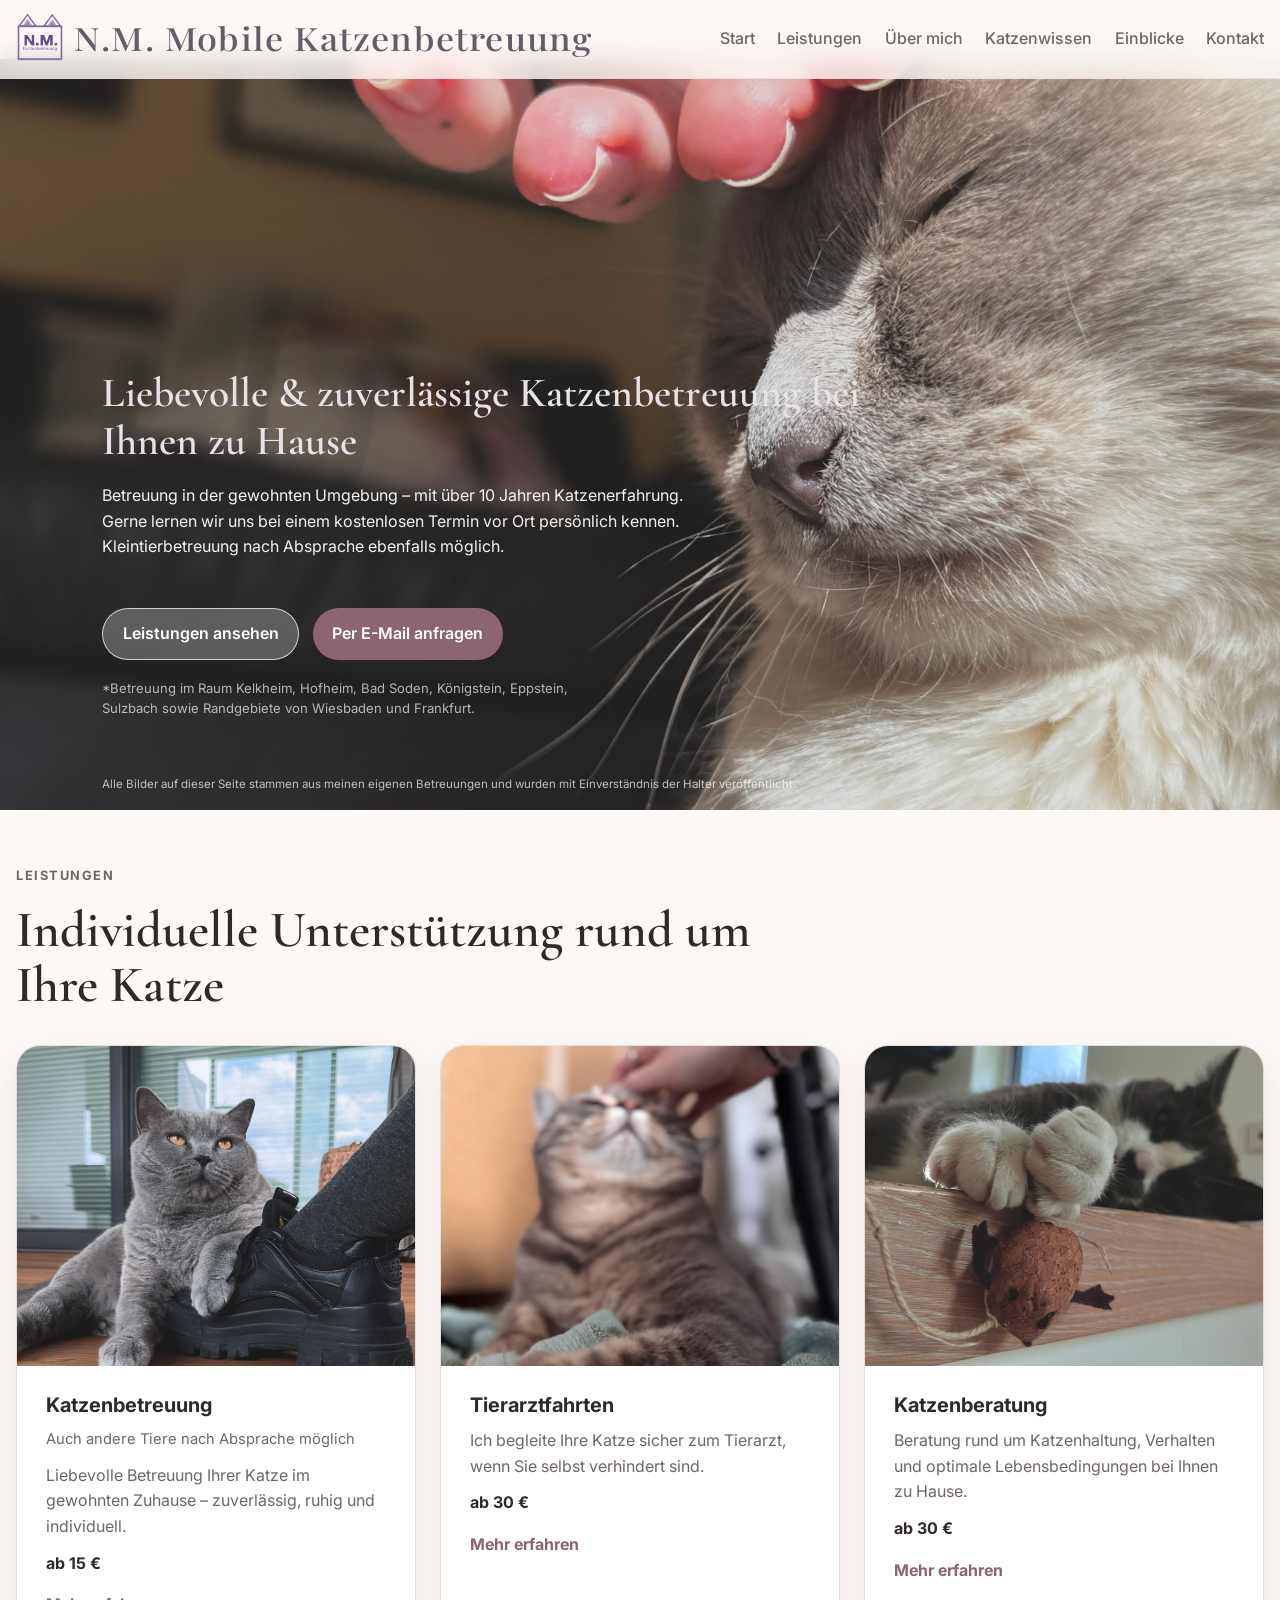
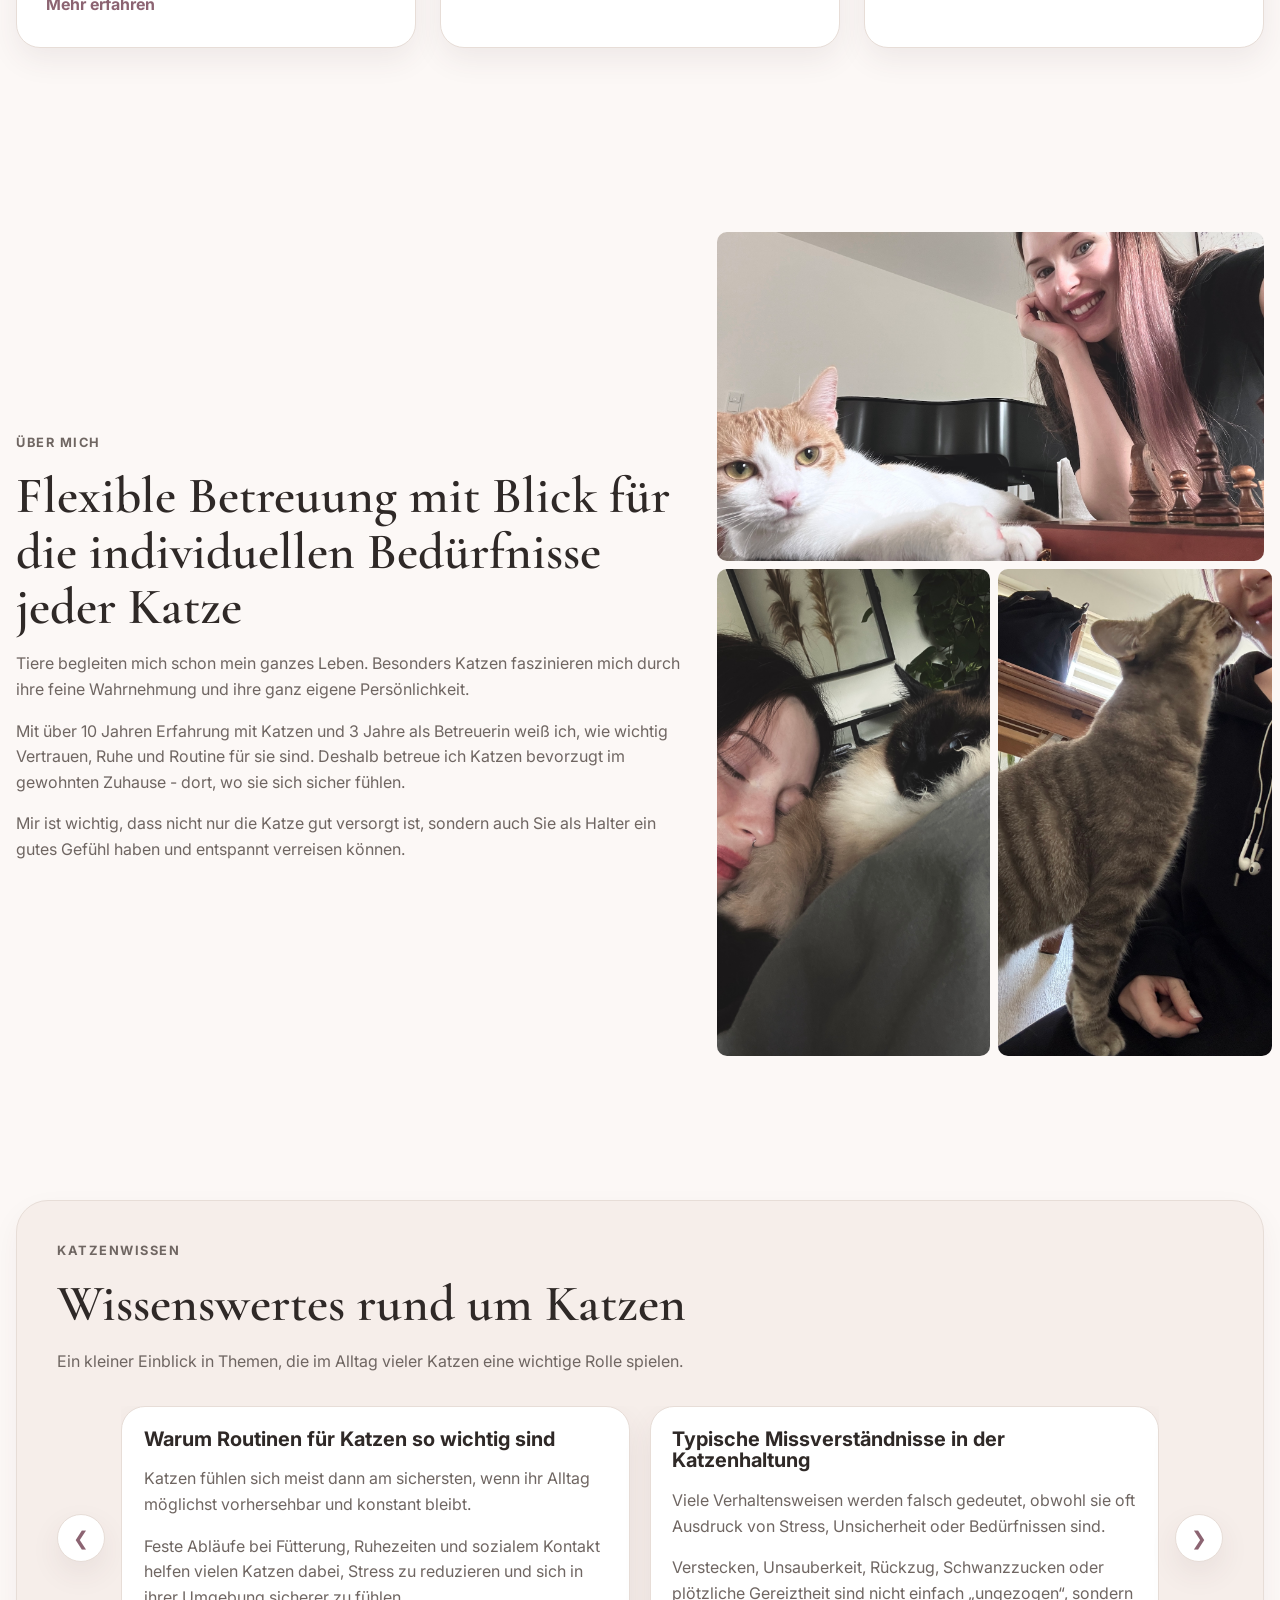
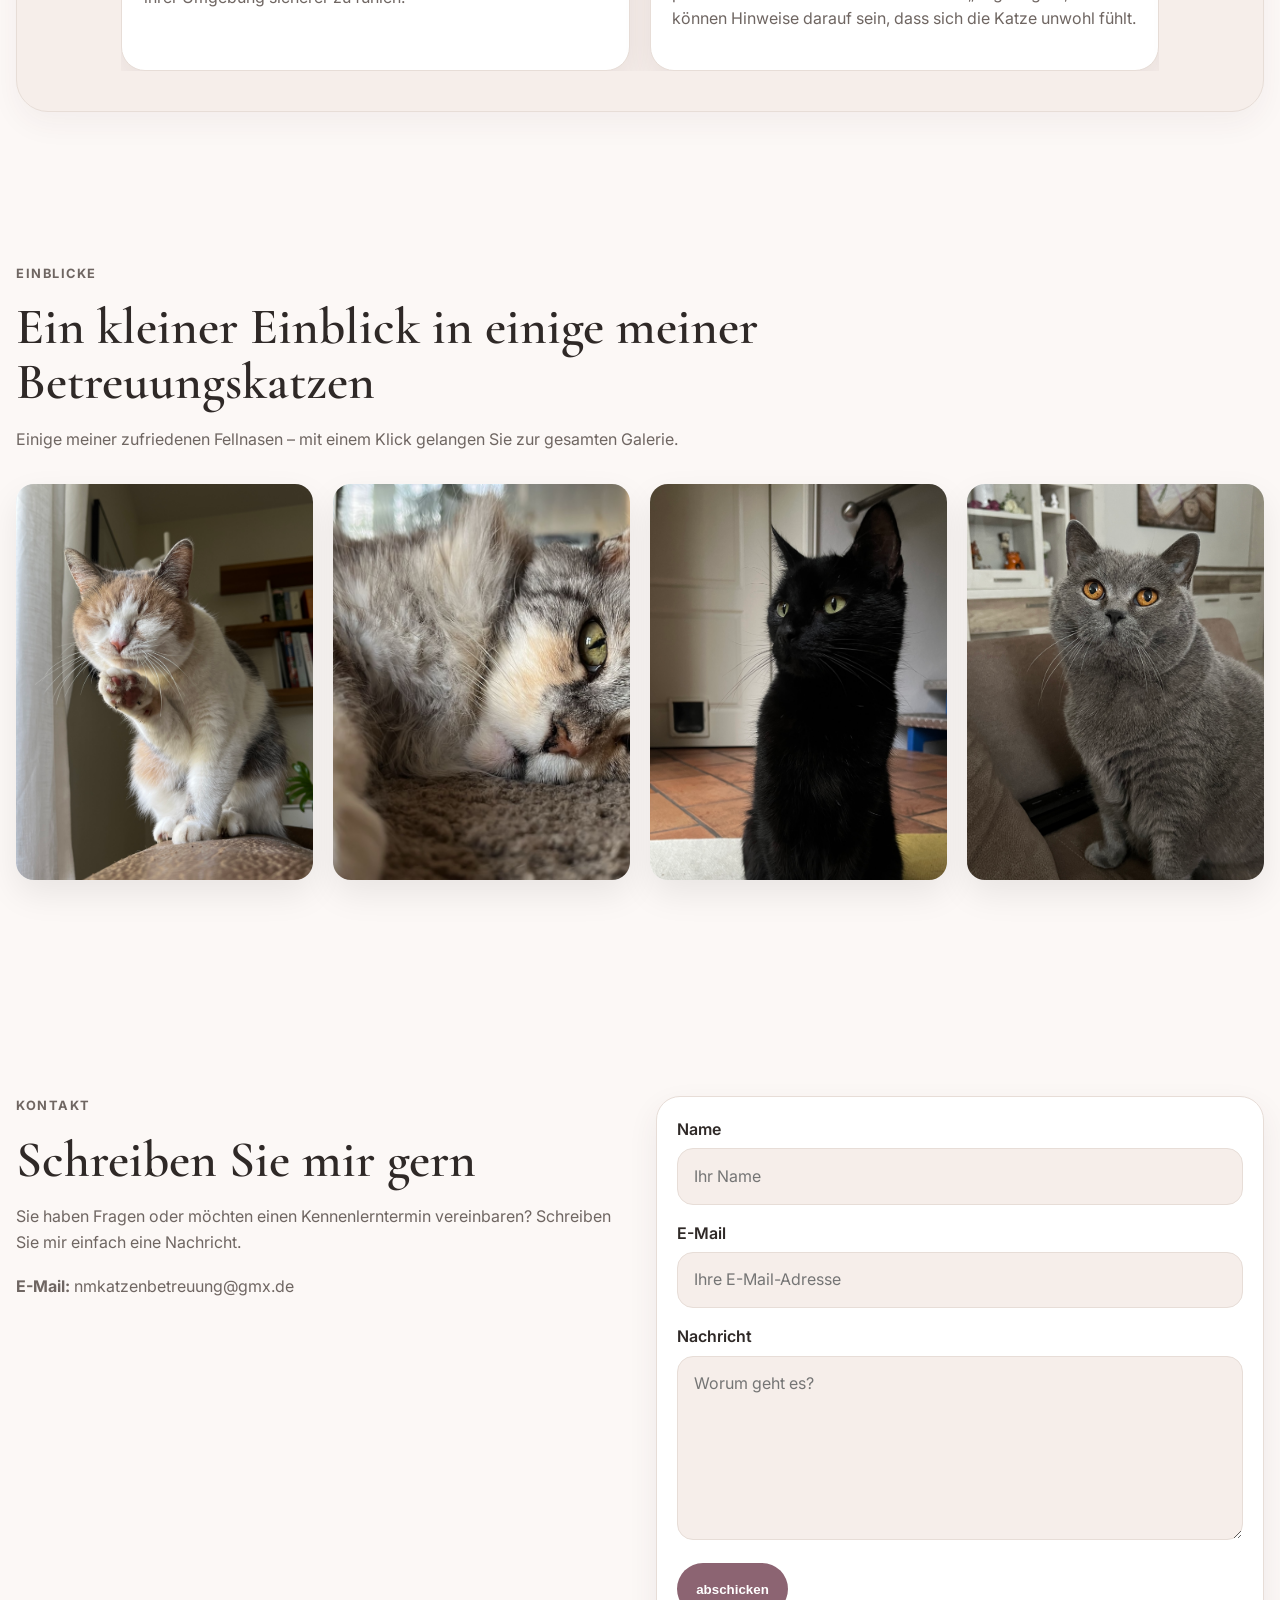
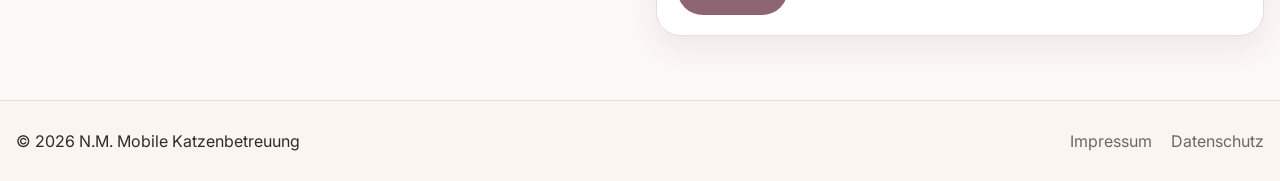
==== commit 32d60fac: "Update index.html" ====
--- a/index.html
+++ b/index.html
@@ -74,7 +74,7 @@
           </p>
 
           <p class="hero-mobile-region">
-            Betreuung im Raum Kelkheim, Hofheim, Bad Soden, Königstein, Eppstein,
+            *Betreuung im Raum Kelkheim, Hofheim, Bad Soden, Königstein, Eppstein,
             Sulzbach sowie Randgebiete von Wiesbaden und Frankfurt.
           </p>
 
--- a/style.css
+++ b/style.css
@@ -542,18 +542,28 @@
 
 /* Mobile */
 
+.mobile-menu-toggle,
+.hero-mobile-info {
+  display: none;
+}
+
 @media (max-width: 920px) {
   .container {
-    width: min(var(--container), calc(100% - 1rem));
+    width: min(var(--container), calc(100% - 1.5rem));
+  }
+
+  .site-header {
+    background: rgba(252, 248, 246, 0.94);
   }
 
   .nav {
-    flex-direction: column;
-    align-items: flex-start;
-    justify-content: center;
-    gap: 0.45rem;
+    position: relative;
+    flex-direction: row;
+    align-items: center;
+    justify-content: space-between;
+    gap: 1rem;
     min-height: auto;
-    padding: 0.75rem 0 0.85rem;
+    padding: 0.9rem 0;
   }
 
   .brand {
@@ -561,23 +571,76 @@
     gap: 7px;
     line-height: 1;
     letter-spacing: 0.5px;
+    max-width: calc(100% - 56px);
   }
 
   .brand img {
-    height: 28px;
+    height: 30px;
     top: 0;
   }
 
+  .mobile-menu-toggle {
+    display: inline-flex;
+    width: 44px;
+    height: 44px;
+    border: 1px solid var(--line);
+    border-radius: 12px;
+    background: var(--white);
+    align-items: center;
+    justify-content: center;
+    flex-direction: column;
+    gap: 4px;
+    padding: 0;
+    cursor: pointer;
+    box-shadow: var(--shadow);
+    flex: 0 0 auto;
+  }
+
+  .mobile-menu-toggle span {
+    display: block;
+    width: 18px;
+    height: 2px;
+    background: var(--accent-dark);
+    border-radius: 999px;
+    transition: 0.25s ease;
+  }
+
+  .mobile-menu-toggle.is-open span:nth-child(1) {
+    transform: translateY(6px) rotate(45deg);
+  }
+
+  .mobile-menu-toggle.is-open span:nth-child(2) {
+    opacity: 0;
+  }
+
+  .mobile-menu-toggle.is-open span:nth-child(3) {
+    transform: translateY(-6px) rotate(-45deg);
+  }
+
   .nav-links {
-    width: 100%;
+    position: absolute;
+    top: calc(100% + 0.55rem);
+    left: 0;
+    right: 0;
+    display: none;
+    grid-template-columns: 1fr;
+    gap: 0;
+    background: var(--white);
+    border: 1px solid var(--line);
+    border-radius: 20px;
+    box-shadow: var(--shadow);
+    padding: 0.35rem 0;
+    z-index: 100;
+  }
+
+  .nav-links.is-open {
     display: grid;
-    grid-template-columns: 1fr 1fr;
-    gap: 0.45rem 1rem;
   }
 
   .nav-links a {
-    font-size: 0.85rem;
+    font-size: 0.96rem;
     white-space: nowrap;
+    padding: 0.9rem 1rem;
   }
 
   .hero {
@@ -586,7 +649,7 @@
   }
 
   .hero-image {
-    height: 270px;
+    height: 300px;
     min-height: 0;
     object-fit: cover;
     object-position: center;
@@ -601,57 +664,65 @@
   }
 
   .hero-content {
-    max-width: 100%;
-    margin-left: 0;
-    margin-top: 0;
-    padding: 1rem 1rem 5rem;
-  }
-
-  .hero-content h1 {
-    max-width: 8.4ch;
-    font-size: 1.95rem;
-    line-height: 0.96;
-    color: rgba(255, 255, 255, 0.94) !important;
-  }
-
-  .hero-content .hero-text {
-    font-size: 0.85rem;
-    line-height: 1.4;
-    max-width: 17ch;
-    margin-top: 0.65rem;
-    color: rgba(255, 255, 255, 0.95);
-  }
-
-  .hero-actions {
-    display: flex;
-    flex-direction: column;
-    gap: 0.55rem;
-    margin: 0.8rem 0 0.7rem;
-  }
-
-  .hero-actions .btn {
+  max-width: 100%;
+  margin-left: 0;
+  margin-top: 0;
+  padding: 2.2rem 1.1rem 4.8rem;
+}
+
+.hero-content h1 {
+  max-width: 9.5ch;
+  font-size: 1.65rem;
+  line-height: 1.02;
+  color: rgba(255, 255, 255, 0.94) !important;
+}
+
+  .hero-content .hero-text,
+  .hero-actions,
+  .hero-content .region {
+    display: none;
+  }
+
+  .hero-note-overlay {
+  left: 1.1rem;
+  right: 1.1rem;
+  bottom: 0.7rem;
+  font-size: 0.5rem;
+  line-height: 1.22;
+  color: rgba(255, 255, 255, 0.82);
+}
+
+  .hero-mobile-info {
+    display: block;
+    padding: 1.15rem 0 0.5rem;
+    background: linear-gradient(180deg, rgba(246, 238, 234, 0.72), rgba(252, 248, 246, 0));
+  }
+
+  .hero-mobile-text,
+  .hero-mobile-region {
+    color: var(--muted);
+    font-size: 0.95rem;
+    line-height: 1.55;
+    margin: 0;
+  }
+
+  .hero-mobile-region {
+    margin-top: 0.8rem;
+    font-size: 0.82rem;
+  }
+
+  .hero-mobile-button {
     width: 100%;
-    min-height: 42px;
-    font-size: 0.9rem;
-  }
-
-  .hero-content .region {
-    font-size: 0.62rem;
-    line-height: 1.28;
-    max-width: 28ch;
-    margin-top: 0.45rem;
-  }
-
-  .hero-note-overlay {
-    left: 1rem;
-    right: 1rem;
-    bottom: 8px;
-    font-size: 0.56rem;
-    line-height: 1.22;
+    margin-top: 1rem;
+    min-height: 48px;
   }
 
   .section {
-    padding: 2.3rem 0 2.7rem;
+    padding: 2.5rem 0 3rem;
+  }
+
+  #leistungen {
+    background: linear-gradient(180deg, rgba(246, 238, 234, 0.20), rgba(252, 248, 246, 0));
   }
 
   #ueber-mich {
@@ -660,7 +731,16 @@
 
   #katzenwissen {
     scroll-margin-top: 90px;
-    padding-bottom: 3.5rem;
+    padding-bottom: 4.5rem;
+  }
+
+  #einblicke-preview {
+    padding-top: 2rem;
+    padding-bottom: 6.5rem;
+  }
+
+  #kontakt {
+    background: linear-gradient(180deg, rgba(246, 238, 234, 0.26), rgba(252, 248, 246, 0));
   }
 
   h2 {
@@ -673,7 +753,15 @@
   }
 
   .section-heading {
-    margin-bottom: 1.2rem;
+    margin-bottom: 1.35rem;
+  }
+
+  .section-heading p,
+  .split-text p,
+  .contact-grid p,
+  .info-card p,
+  .card-content p {
+    font-size: 0.95rem;
   }
 
   .cards,
@@ -726,51 +814,62 @@
 }
 
 @media (max-width: 520px) {
+  .container {
+    width: min(var(--container), calc(100% - 1.2rem));
+  }
+
   .brand {
     font-size: 1.08rem;
   }
 
   .brand img {
-    height: 25px;
-  }
-
-  .nav-links a {
-    font-size: 0.8rem;
+    height: 28px;
   }
 
   .hero-image {
-    height: 240px;
+    height: 280px;
   }
 
   .hero-content {
-    padding: 0.9rem 1rem 4.6rem;
+    padding: 0.9rem 0.9rem 4.4rem;
   }
 
   .hero-content h1 {
-    font-size: 1.72rem;
-    max-width: 8.2ch;
-  }
-
-  .hero-content .hero-text {
+  font-size: 1.5rem;
+  max-width: 9.5ch;
+  }
+
+  .hero-note-overlay {
+  font-size: 0.46rem;
+  line-height: 1.18;
+  left: 0.9rem;
+  right: 0.9rem;
+  bottom: 0.6rem;
+}
+
+  .hero-mobile-text {
+    font-size: 0.9rem;
+  }
+
+  .hero-mobile-region {
     font-size: 0.78rem;
-    max-width: 16ch;
-  }
-
-  .hero-actions .btn {
-    min-height: 40px;
-    font-size: 0.86rem;
-  }
-
-  .hero-content .region {
-    font-size: 0.58rem;
-    max-width: 26ch;
-  }
-
-  .hero-note-overlay {
-    font-size: 0.52rem;
-  }
-}
-
+  }
+
+  .hero-mobile-button {
+    min-height: 44px;
+    font-size: 0.92rem;
+  }
+
+  .mobile-menu-toggle {
+    width: 42px;
+    height: 42px;
+  }
+
+  .katzenwissen-panel {
+    padding: 1rem;
+    border-radius: 22px;
+  }
+}
 .kundenbilder-hero {
   padding-top: 5rem;
 }
@@ -883,10 +982,6 @@
     border-radius: 14px;
   }
 }
-#katzenwissen {
-  padding-bottom: 9rem;
-  scroll-margin-top: 160px;
-}
 
 .katzenwissen-panel {
   background: var(--bg-soft);
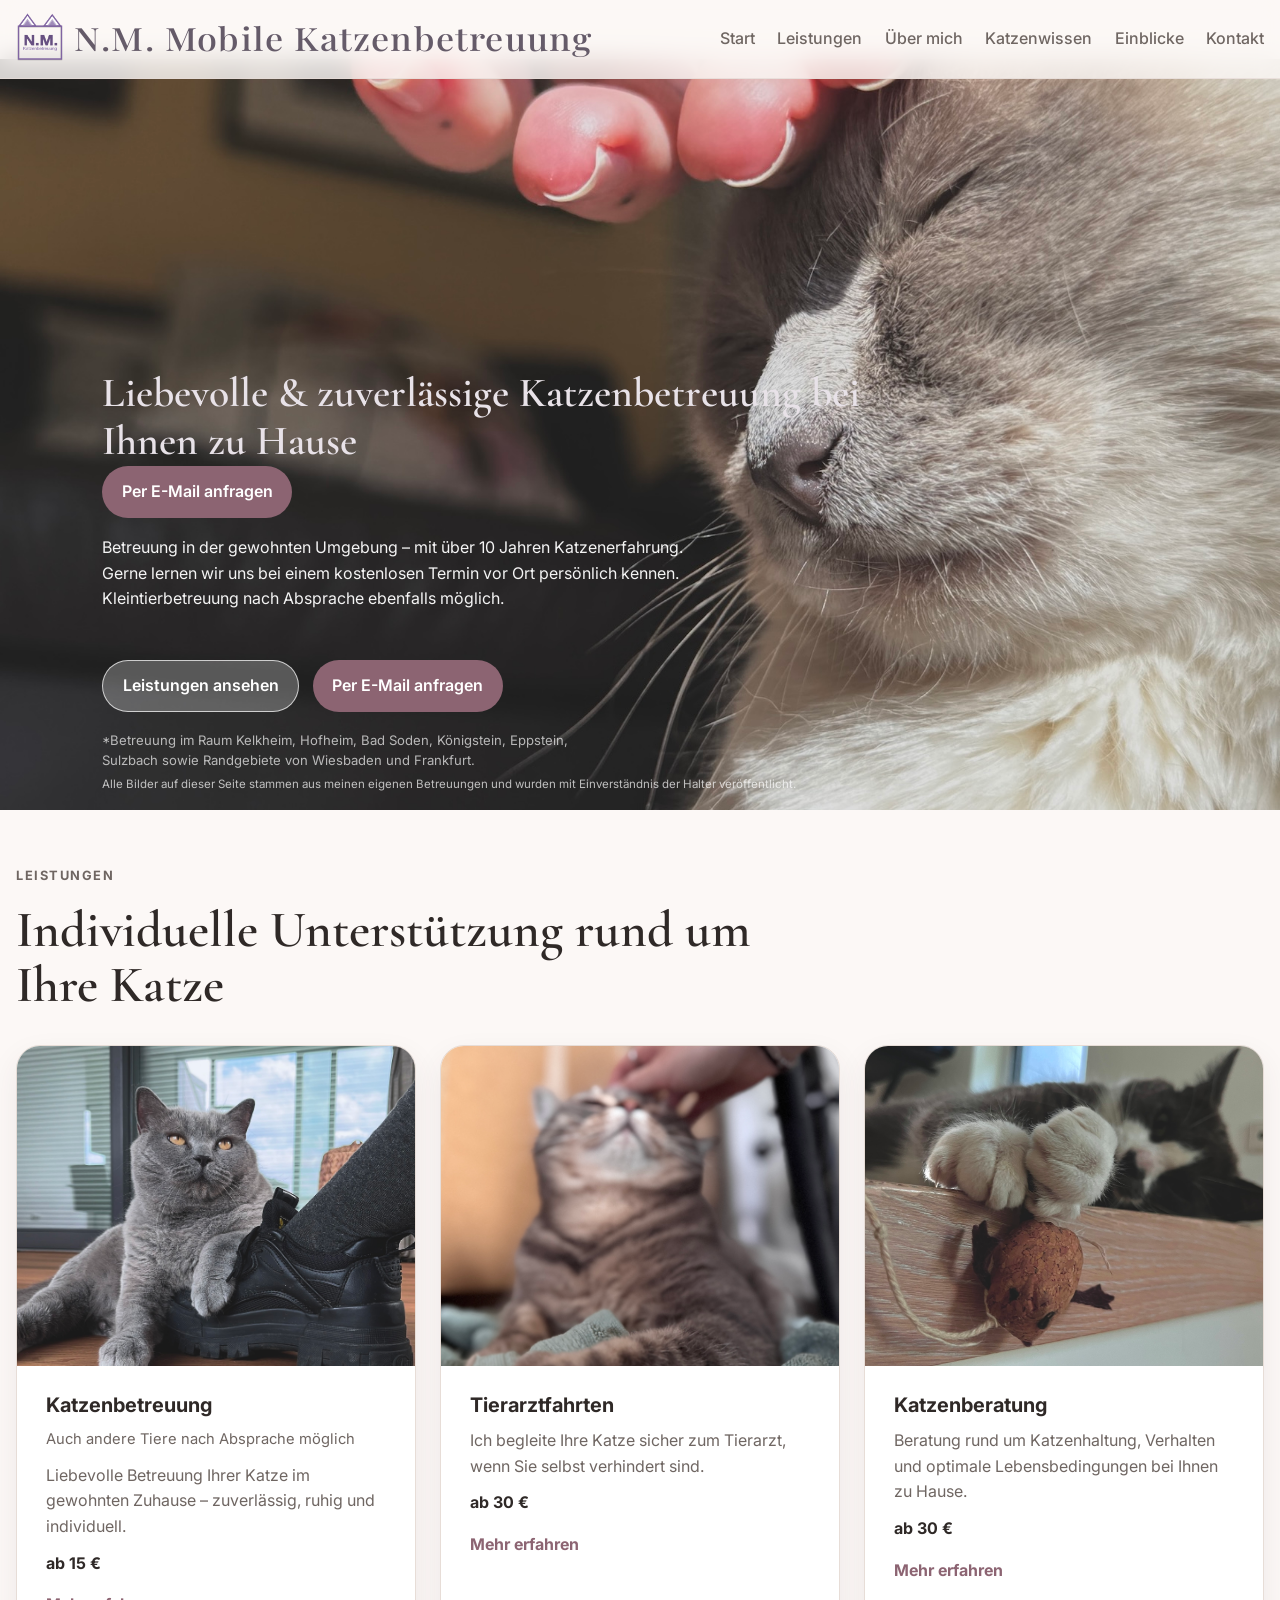
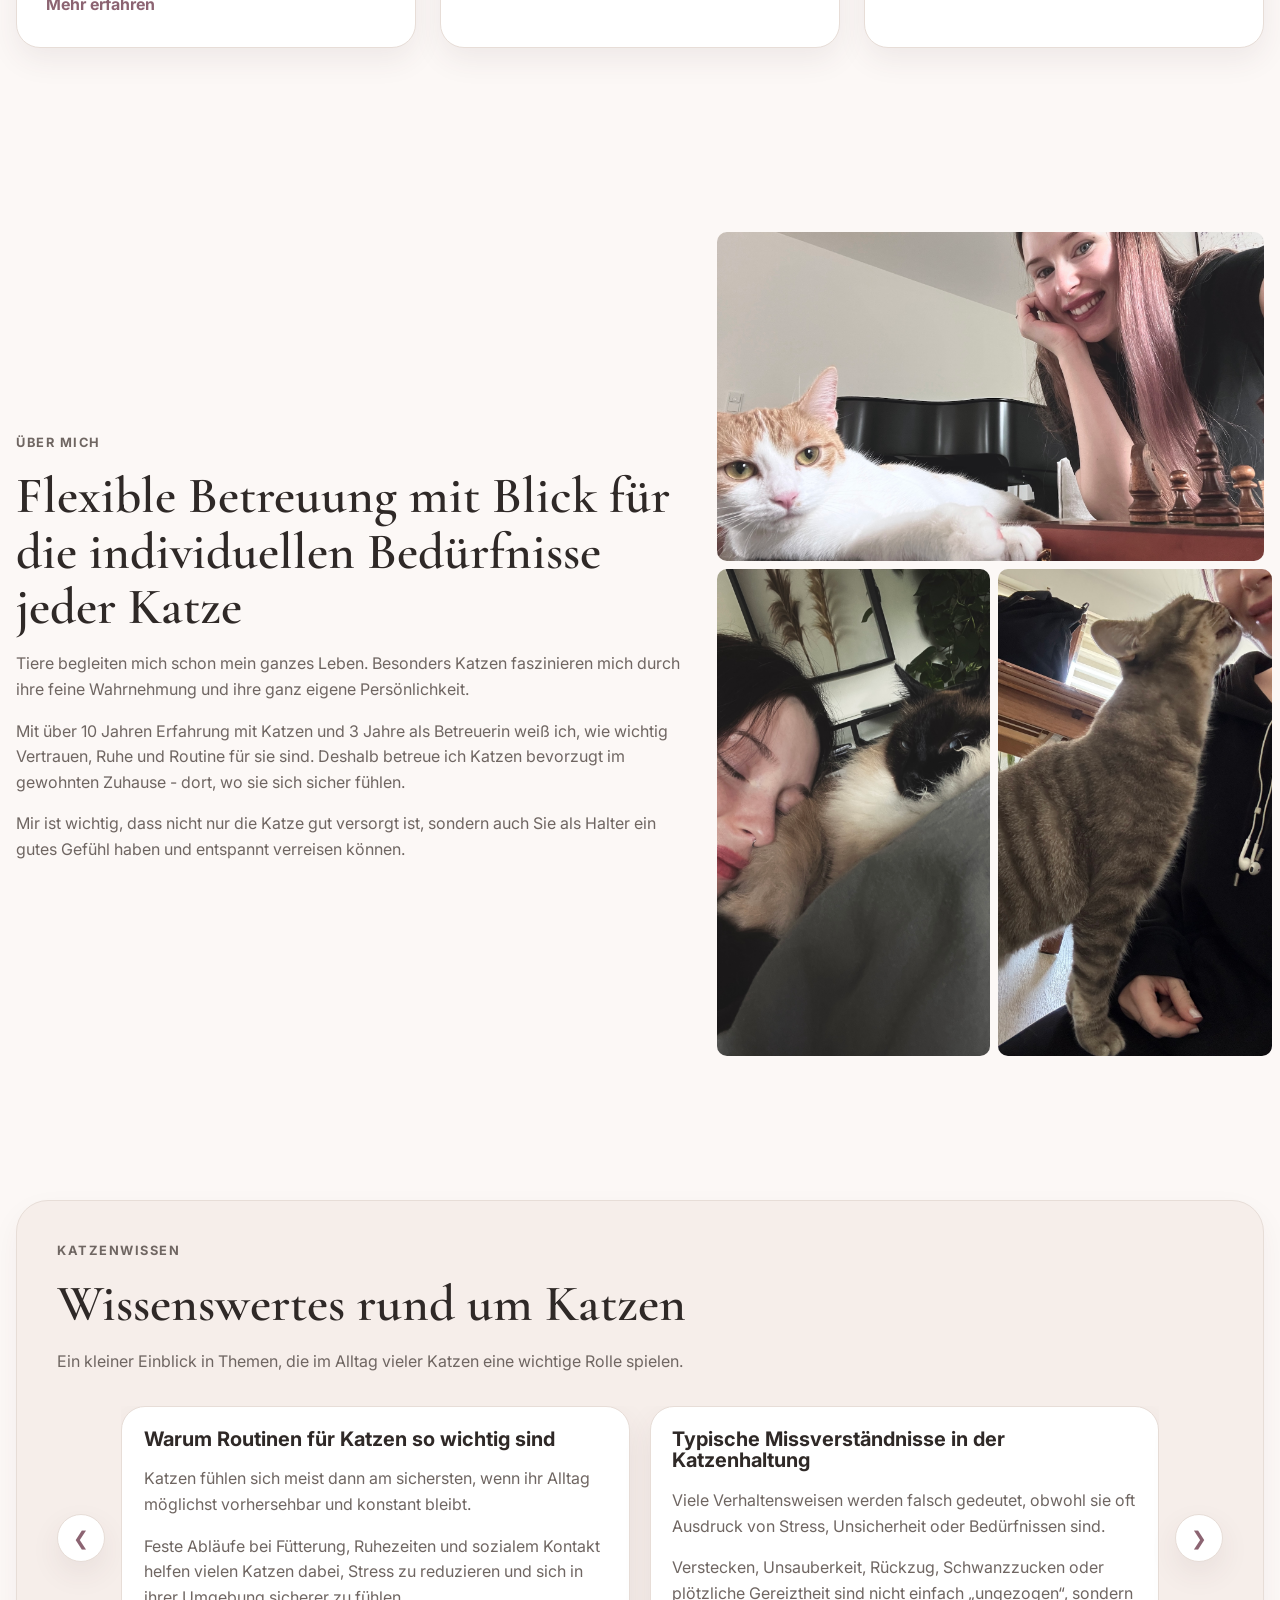
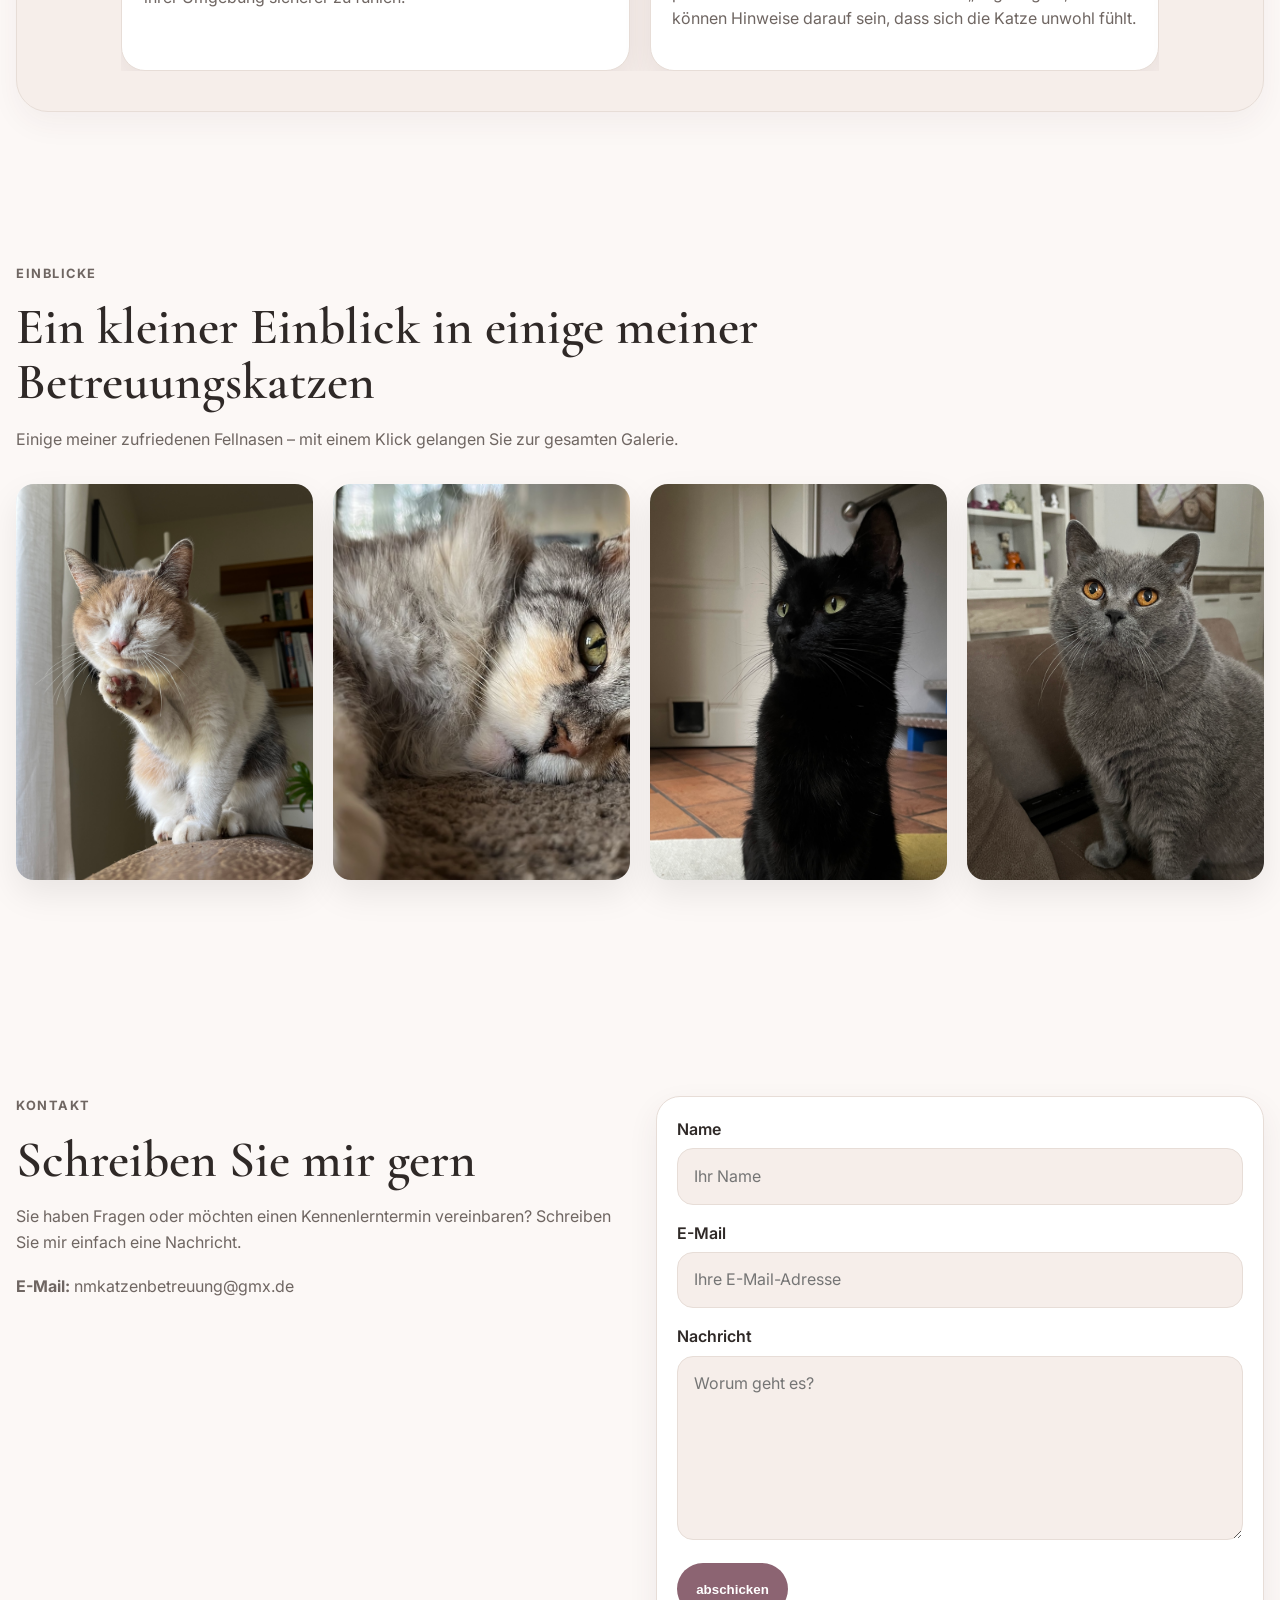
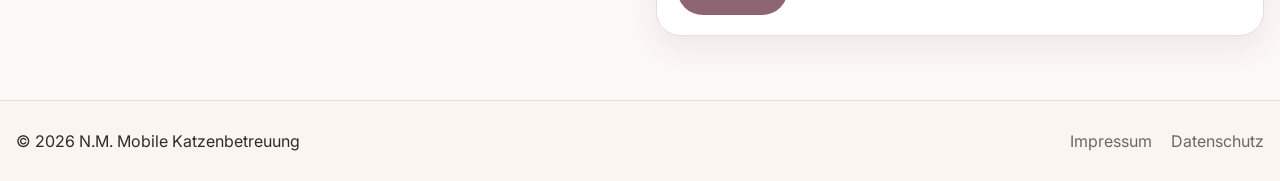
==== commit 3379e161: "Update index.html" ====
--- a/index.html
+++ b/index.html
@@ -43,7 +43,9 @@
       <div class="hero-overlay">
         <div class="container hero-content">
           <h1 style="color:#e8e2e8;">Liebevolle & zuverlässige Katzenbetreuung bei Ihnen&nbsp;zu&nbsp;Hause</h1>
-
+<a href="mailto:nmkatzenbetreuung@gmx.de?subject=Anfrage Katzenbetreuung" class="btn btn-primary hero-image-button">
+  Per E-Mail anfragen
+</a>
           <p class="hero-text">
             Betreuung in der gewohnten Umgebung – mit über 10 Jahren Katzenerfahrung.
             Gerne lernen wir uns bei einem kostenlosen Termin vor Ort persönlich kennen.
@@ -78,8 +80,6 @@
             Sulzbach sowie Randgebiete von Wiesbaden und Frankfurt.
           </p>
 
-          <a href="mailto:nmkatzenbetreuung@gmx.de?subject=Anfrage Katzenbetreuung" class="btn btn-primary hero-mobile-button">
-            Per E-Mail anfragen
           </a>
         </div>
       </div>
--- a/style.css
+++ b/style.css
@@ -549,7 +549,7 @@
 
 @media (max-width: 920px) {
   .container {
-    width: min(var(--container), calc(100% - 1.5rem));
+    width: min(var(--container), calc(100% - 2rem));
   }
 
   .site-header {
@@ -733,7 +733,28 @@
     scroll-margin-top: 90px;
     padding-bottom: 4.5rem;
   }
-
+.katzenwissen-panel {
+  padding: 1.2rem;
+  border-radius: 24px;
+}
+
+.knowledge-slider-wrapper {
+  gap: 0.6rem;
+}
+
+.info-card {
+  padding: 0.9rem;
+}
+
+.knowledge-card h3 {
+  font-size: 1rem;
+  line-height: 1.18;
+}
+
+.knowledge-card p {
+  font-size: 0.88rem;
+  line-height: 1.45;
+}
   #einblicke-preview {
     padding-top: 2rem;
     padding-bottom: 6.5rem;
@@ -761,8 +782,9 @@
   .contact-grid p,
   .info-card p,
   .card-content p {
-    font-size: 0.95rem;
-  }
+    font-size: 0.9rem;
+  }
+  
 
   .cards,
   .split,
@@ -781,9 +803,6 @@
     gap: 0.55rem;
   }
 
-  .info-card {
-    padding: 1rem;
-  }
 
   .about-collage {
     max-width: 100%;
@@ -815,7 +834,7 @@
 
 @media (max-width: 520px) {
   .container {
-    width: min(var(--container), calc(100% - 1.2rem));
+    width: min(var(--container), calc(100% - 1.6rem));
   }
 
   .brand {
@@ -866,9 +885,9 @@
   }
 
   .katzenwissen-panel {
-    padding: 1rem;
-    border-radius: 22px;
-  }
+  padding: 0.9rem;
+  border-radius: 20px;
+}
 }
 .kundenbilder-hero {
   padding-top: 5rem;
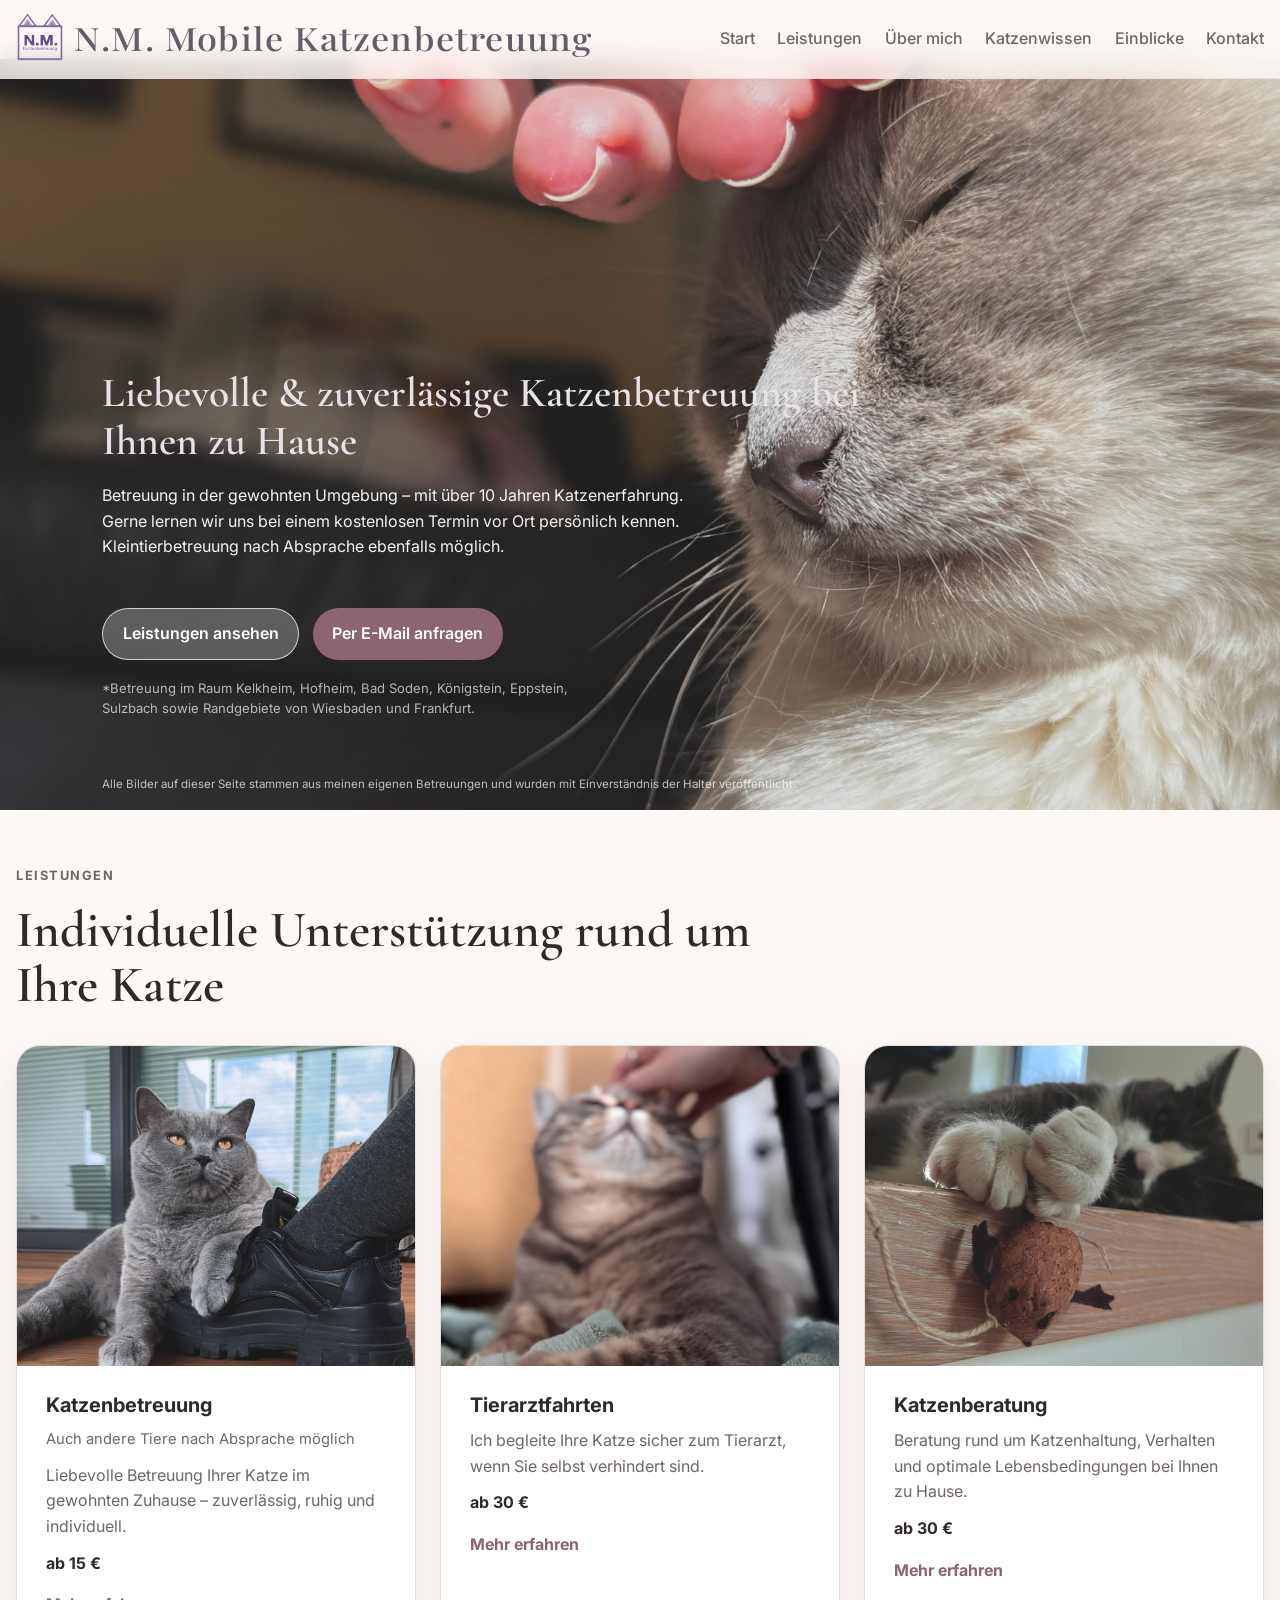
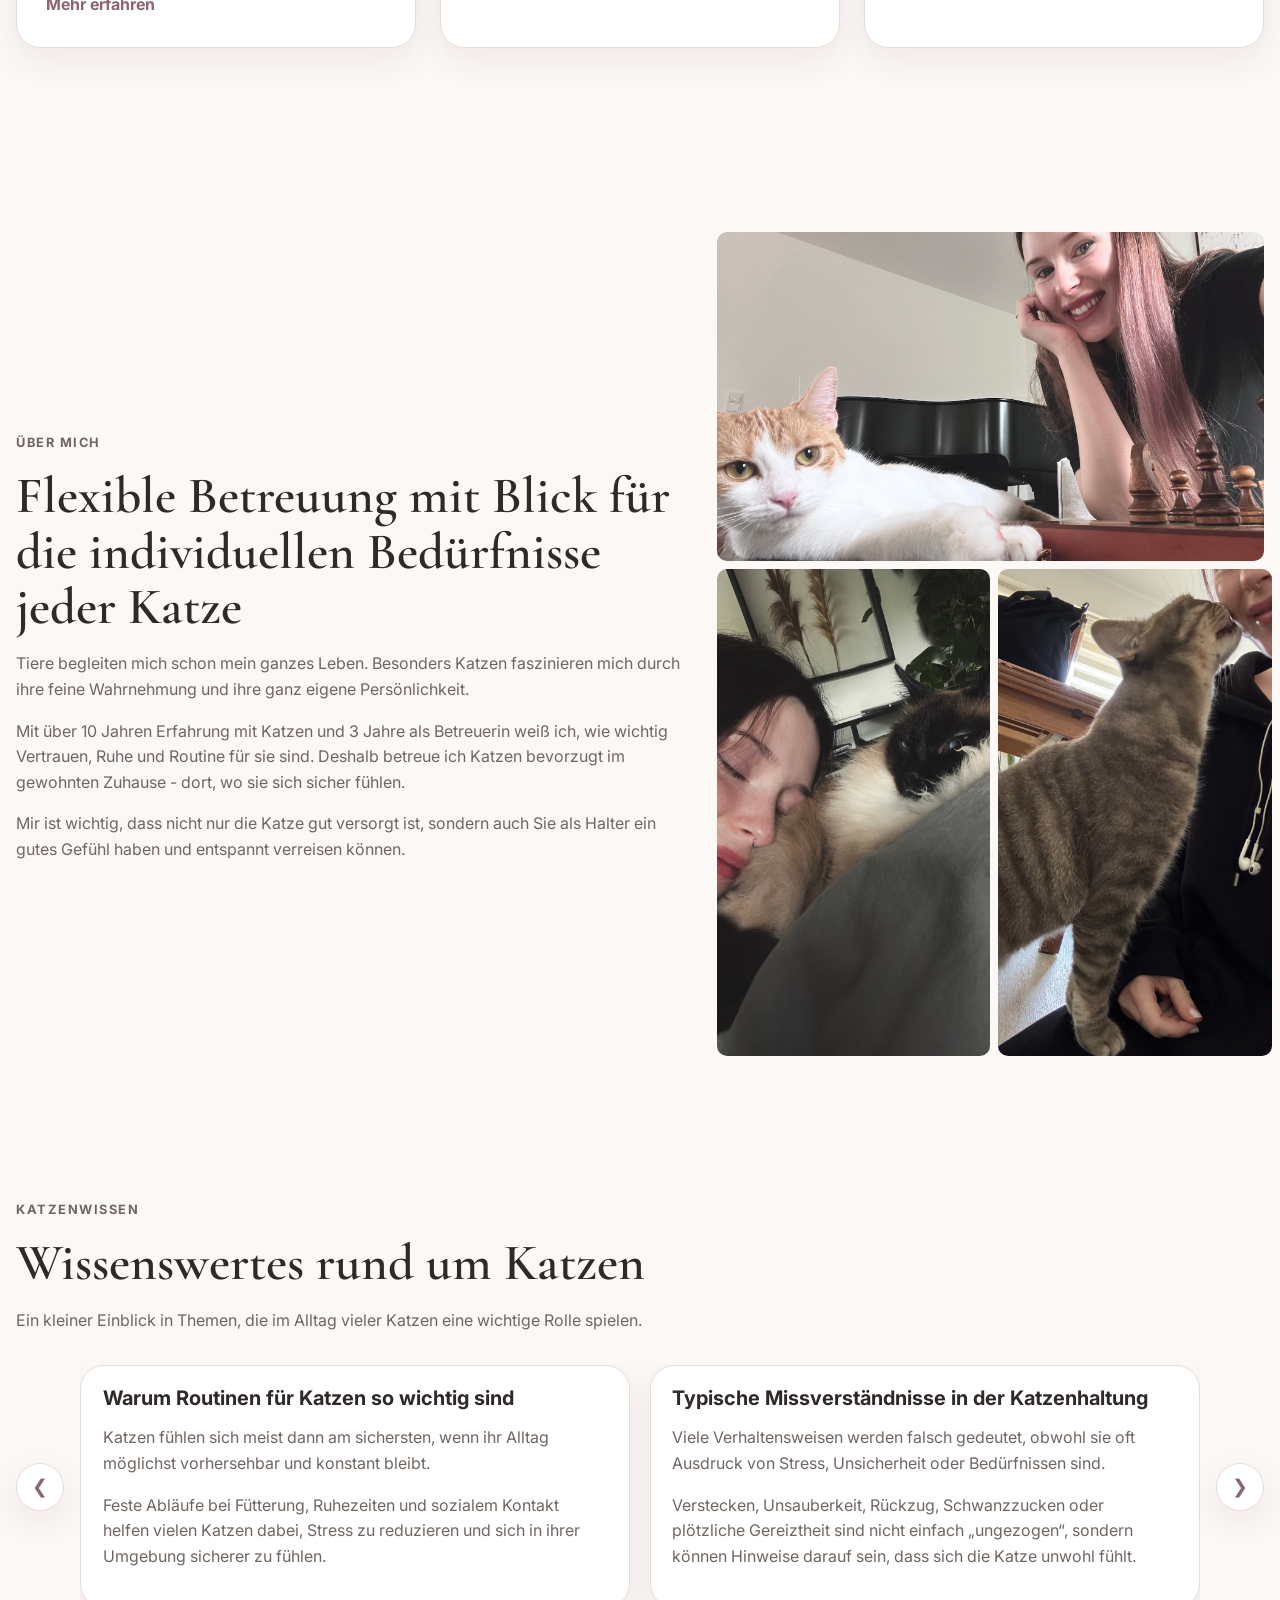
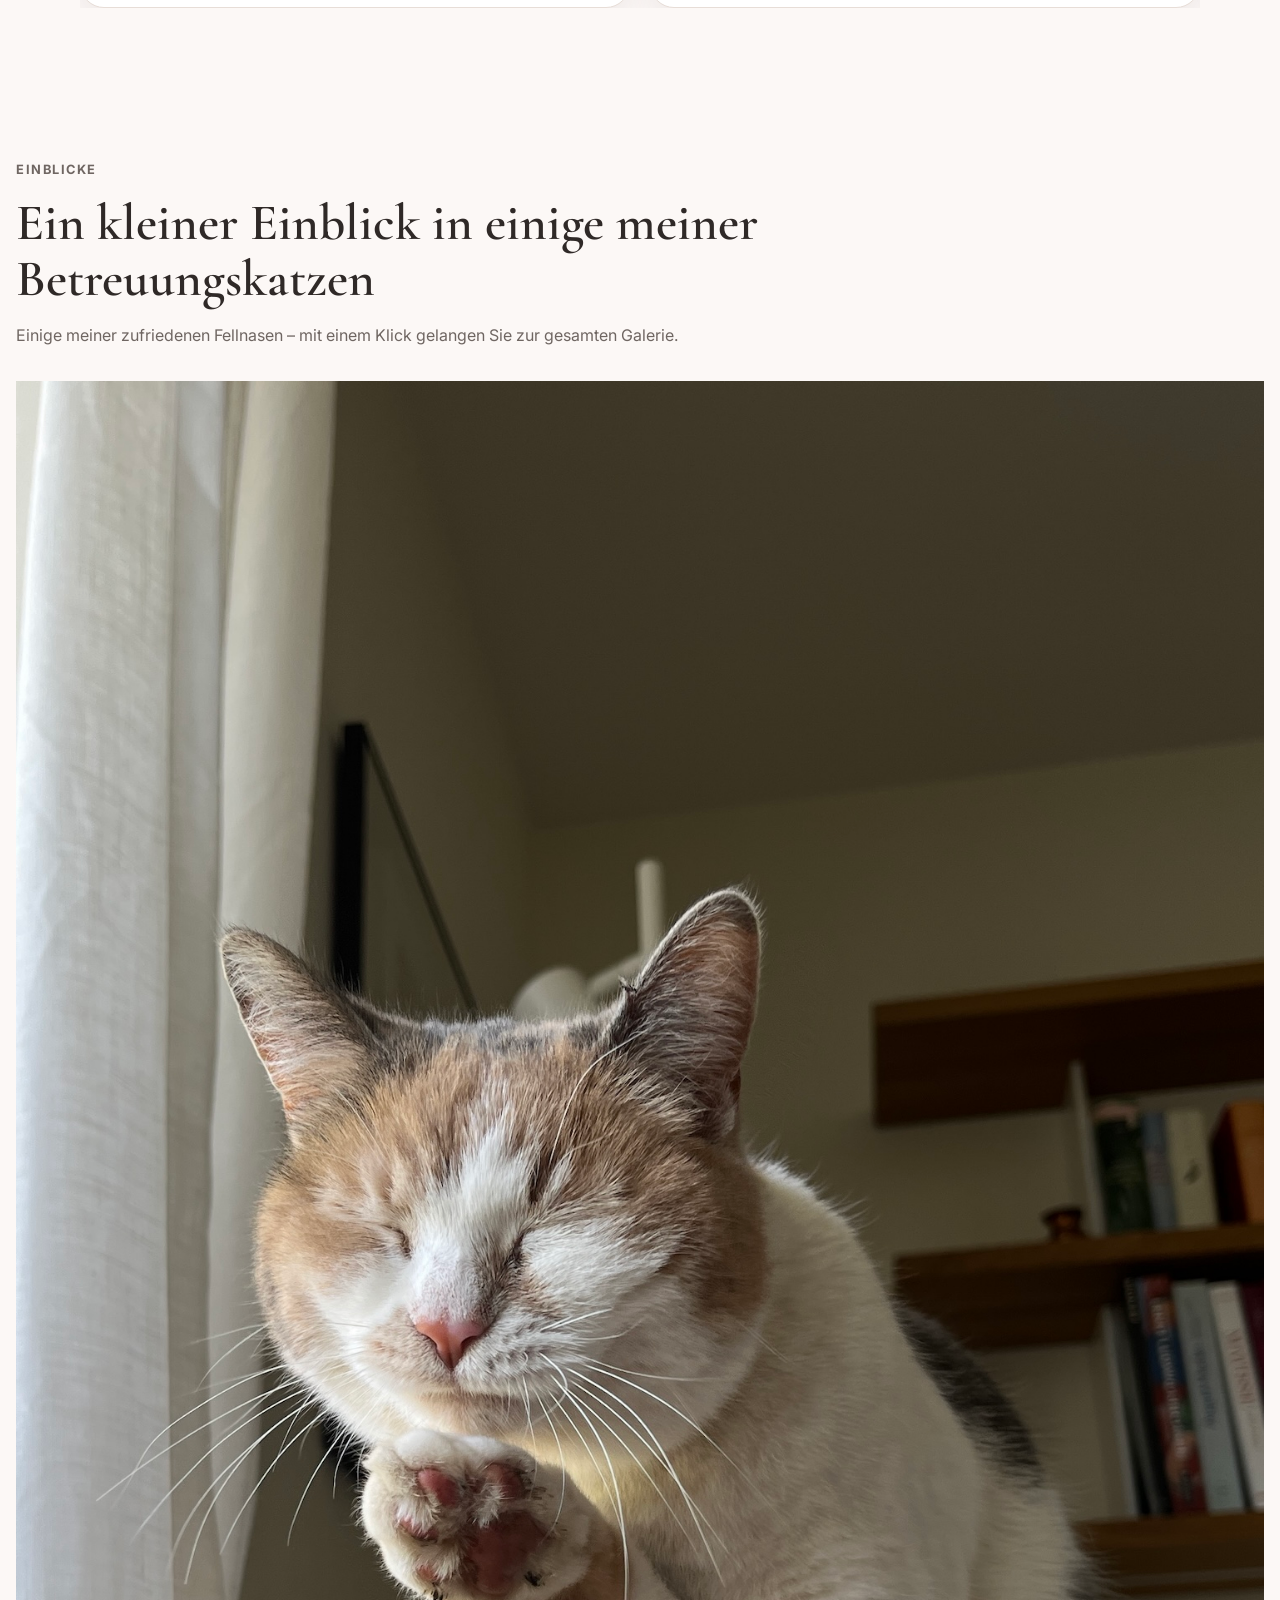
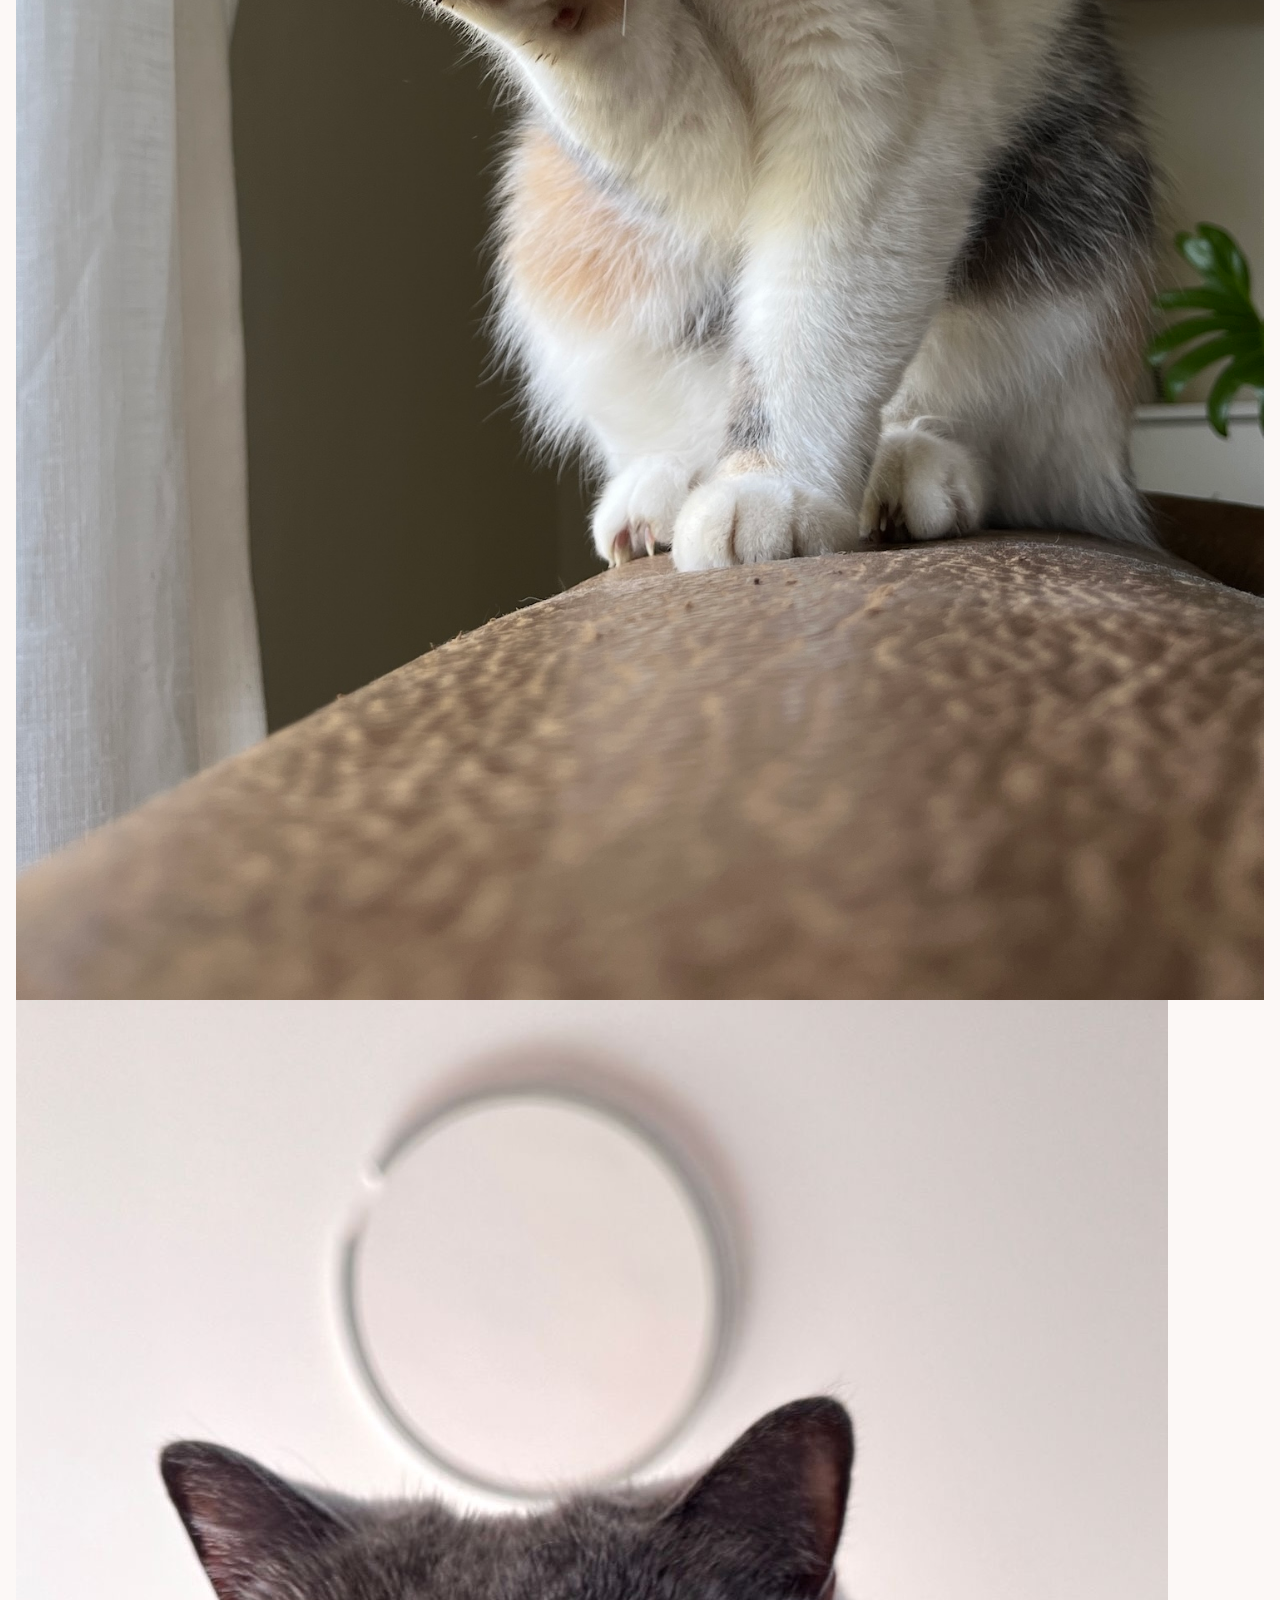
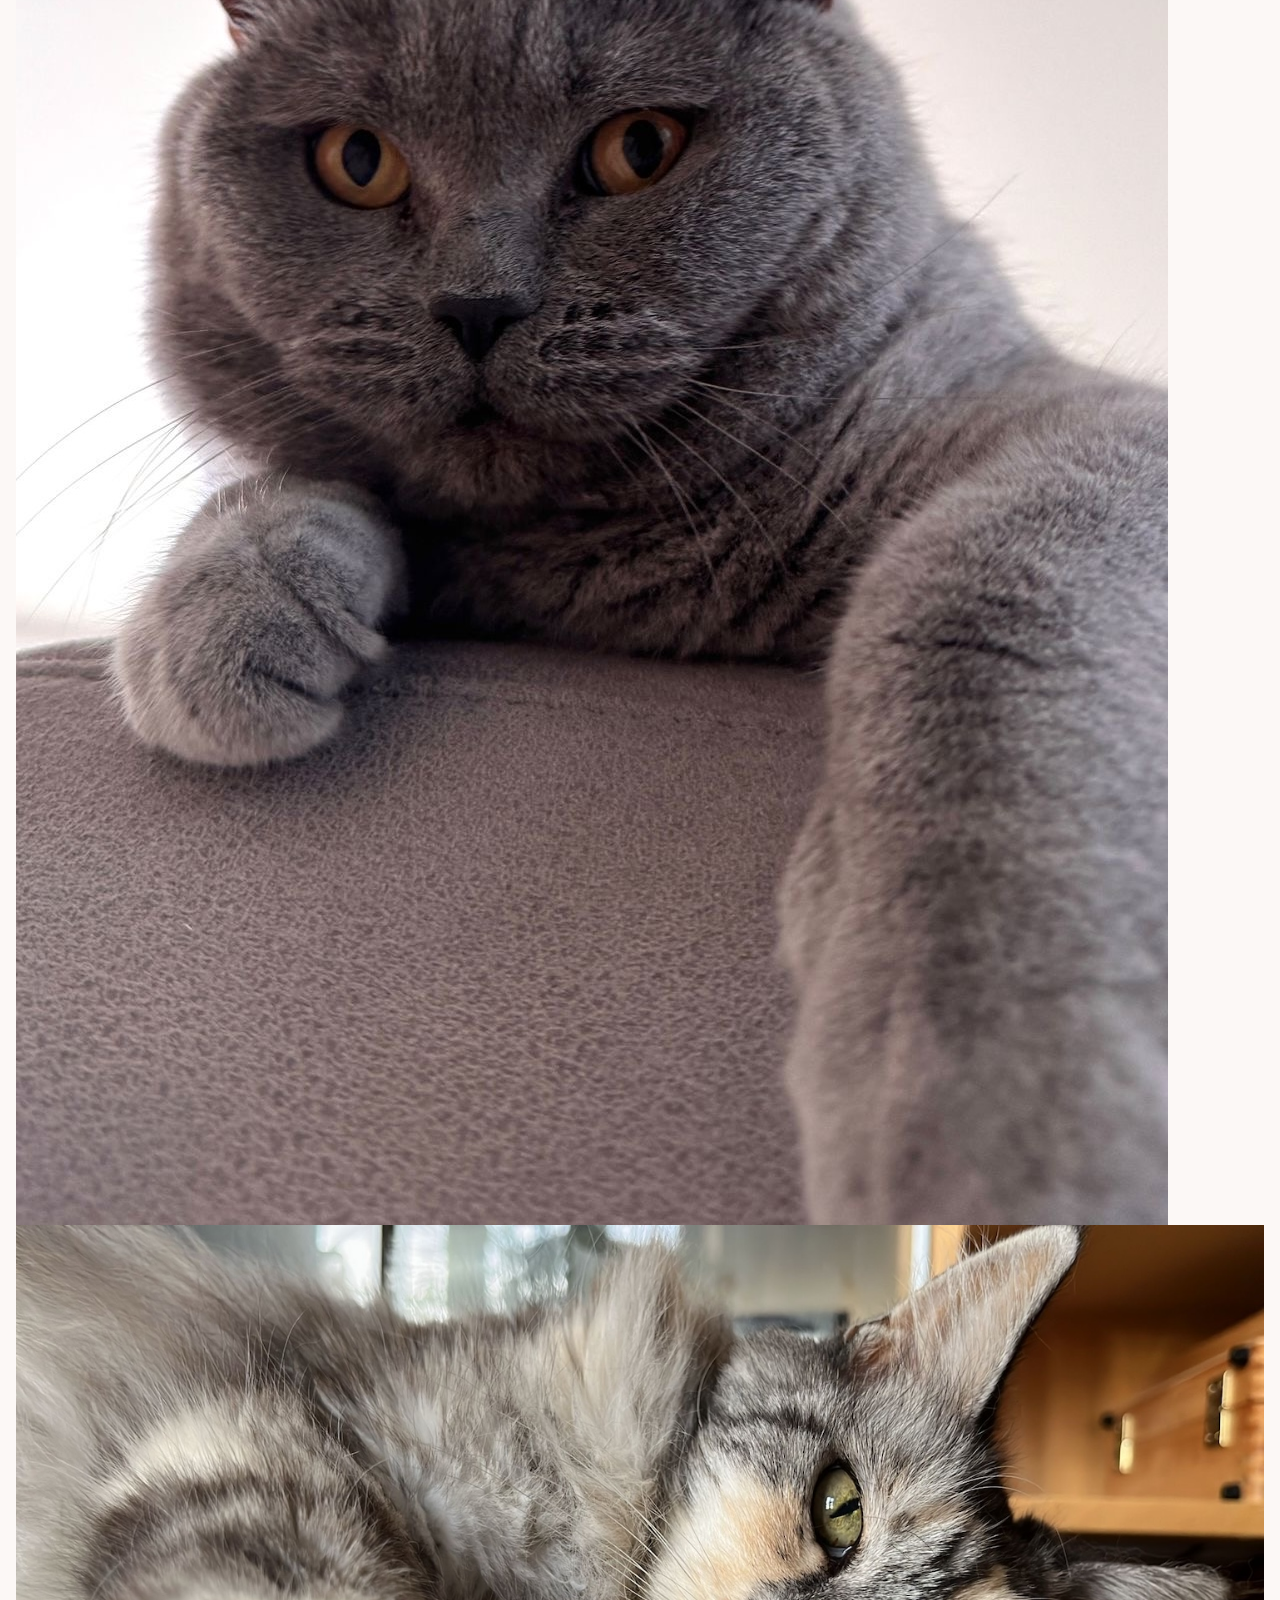
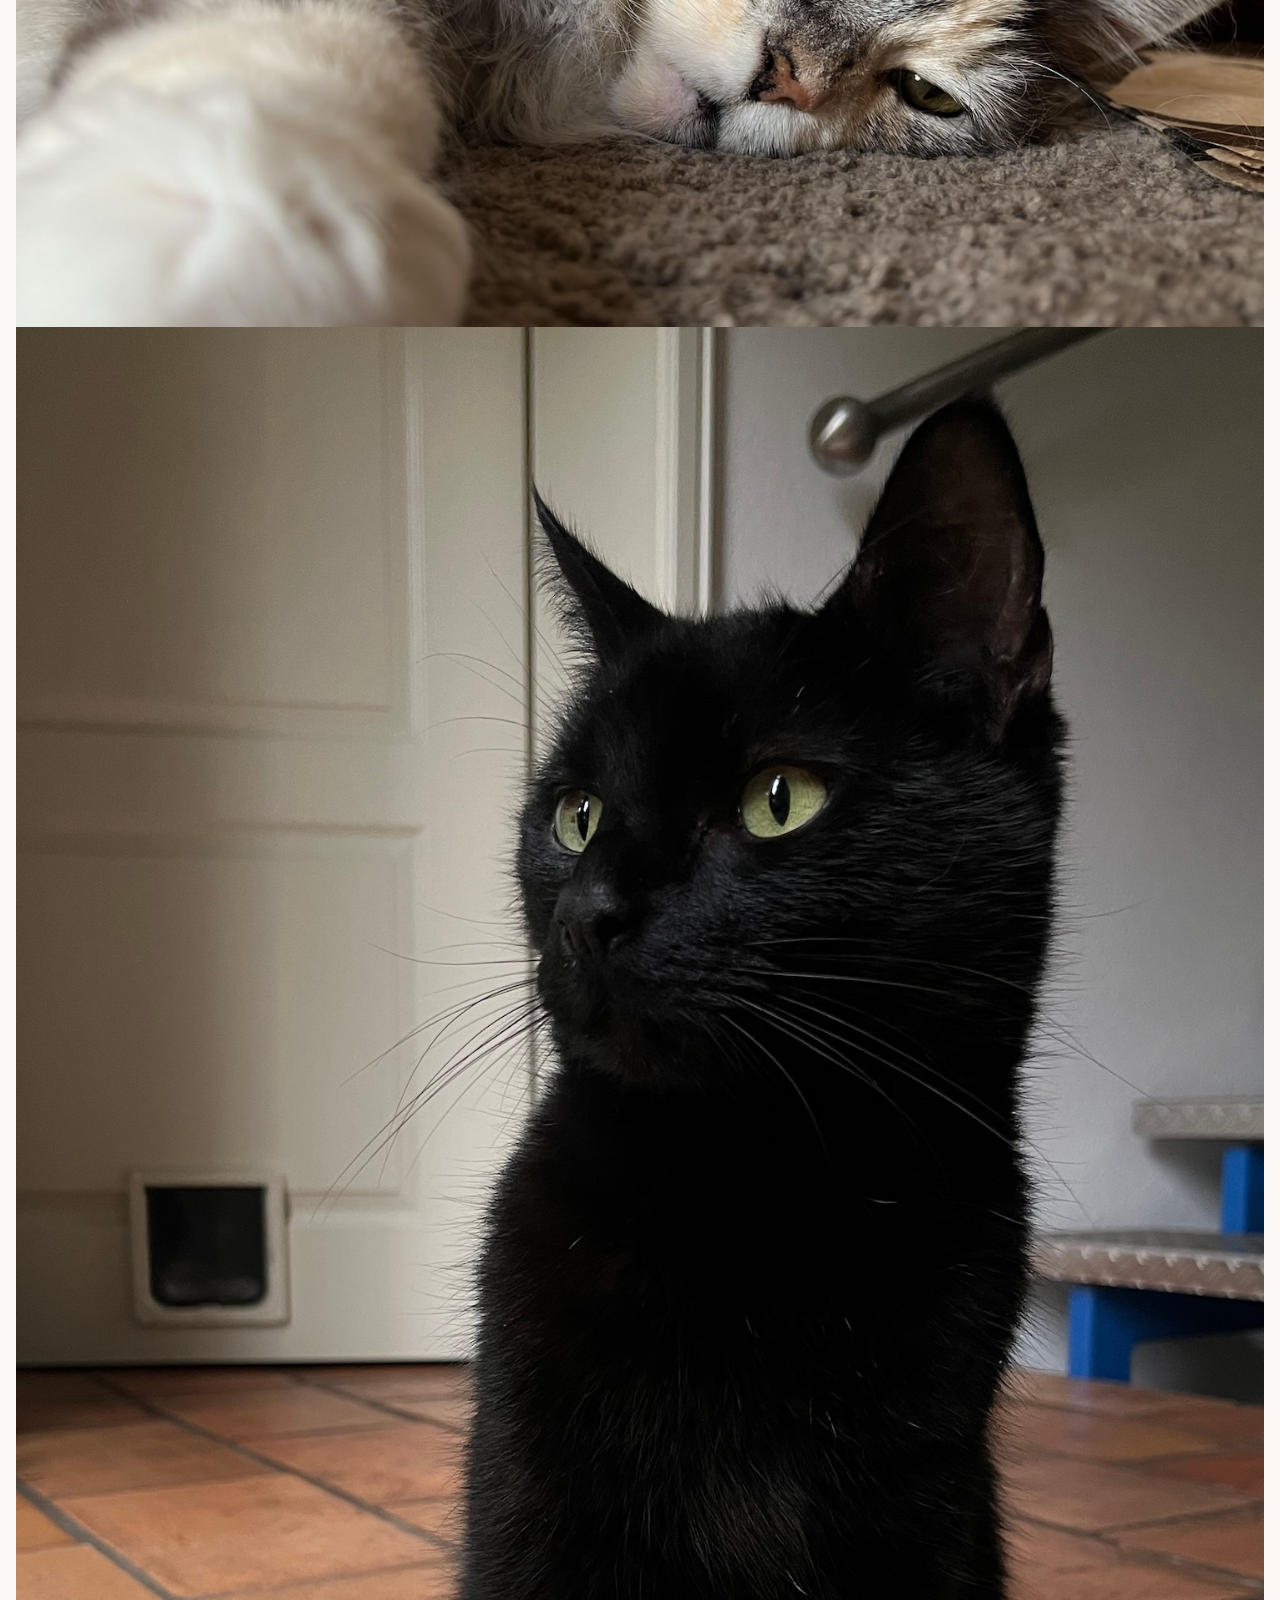
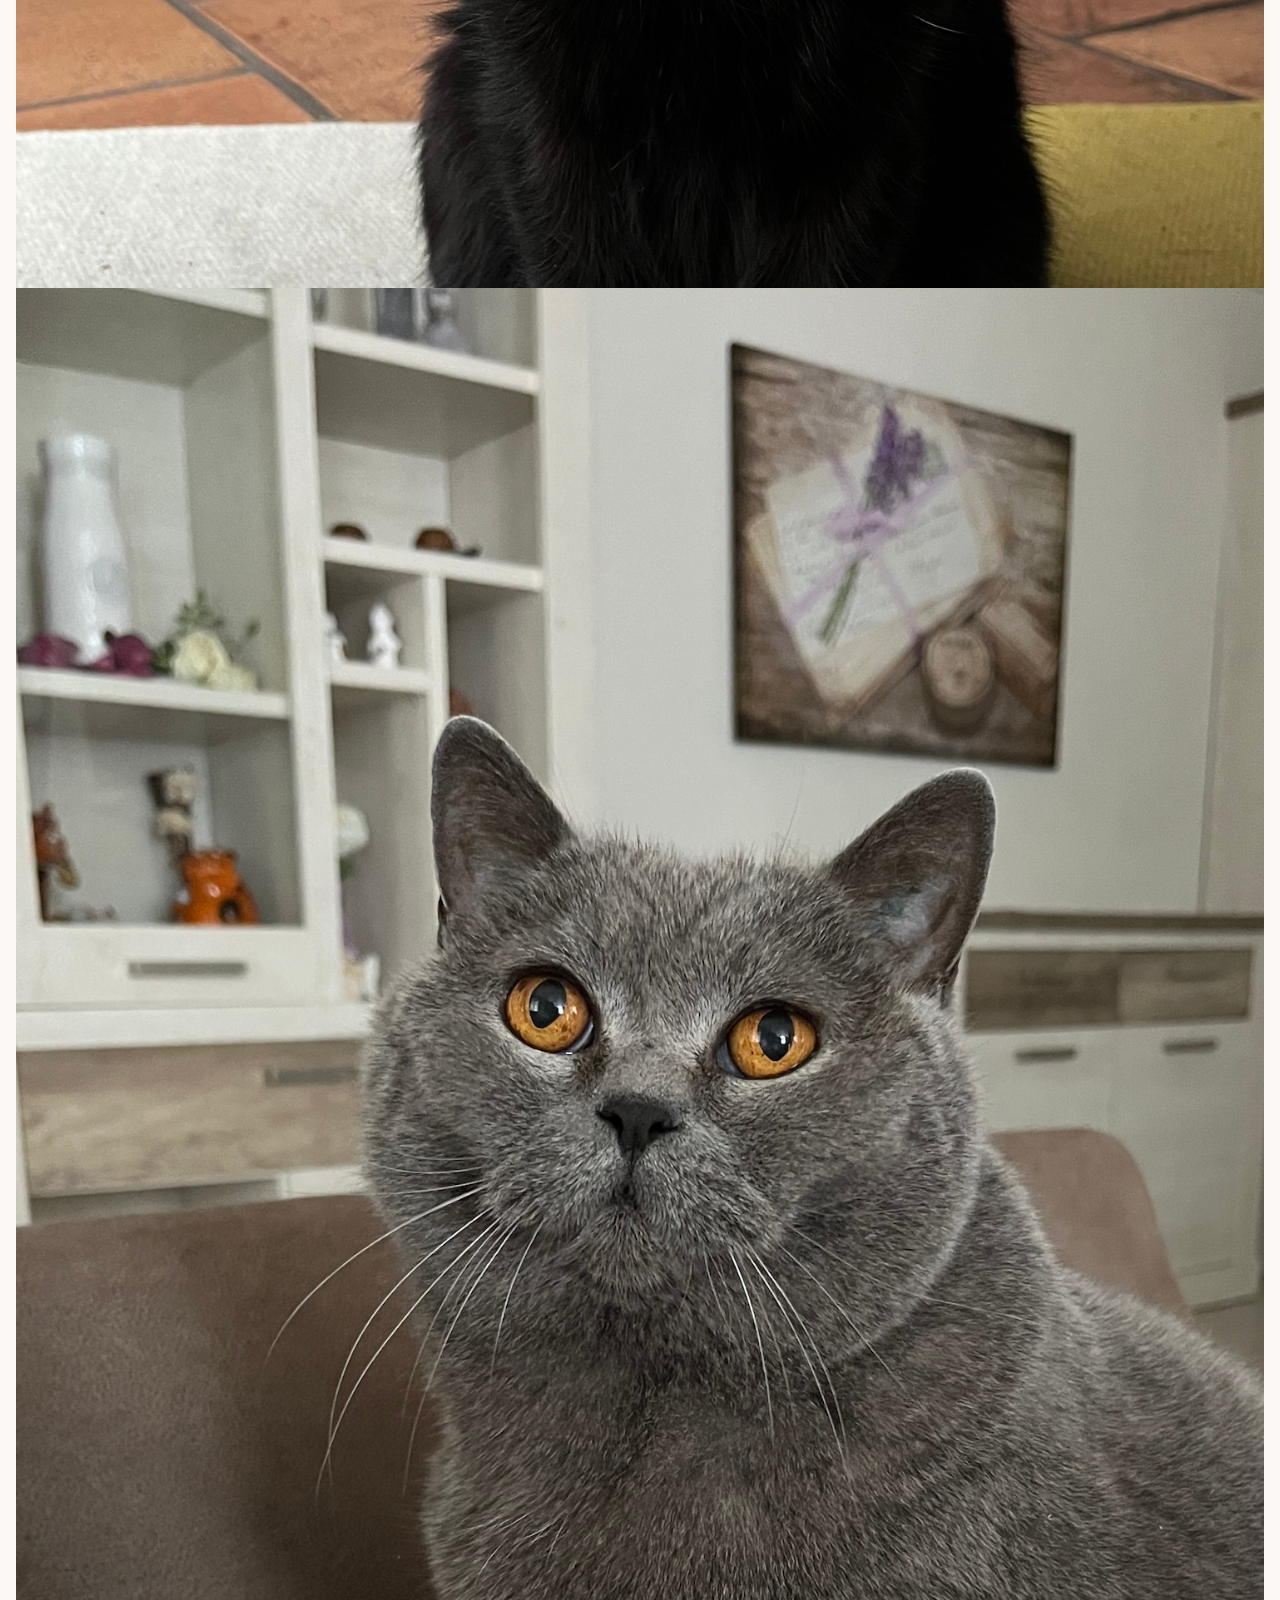
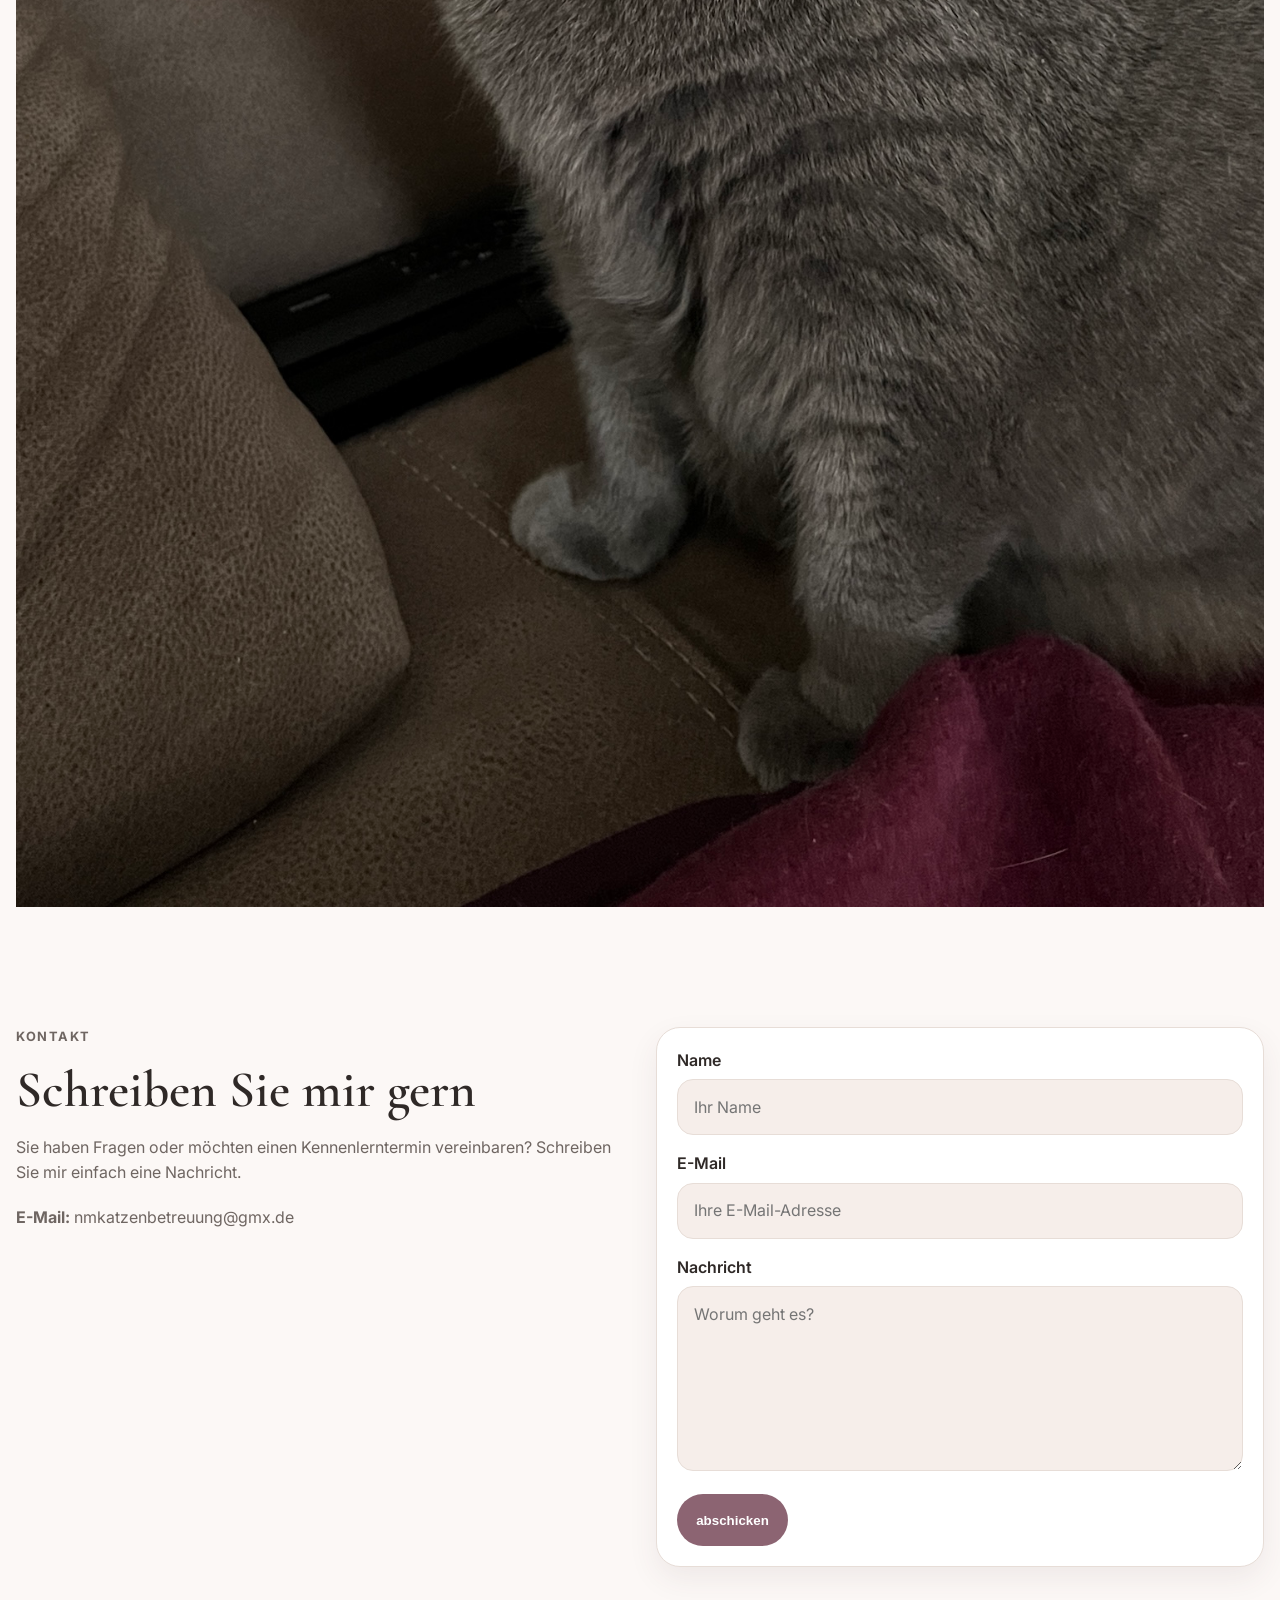
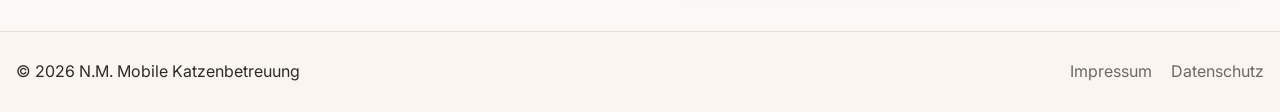
==== commit 78b5e2ce: "Update index.html" ====
--- a/index.html
+++ b/index.html
@@ -43,9 +43,7 @@
       <div class="hero-overlay">
         <div class="container hero-content">
           <h1 style="color:#e8e2e8;">Liebevolle & zuverlässige Katzenbetreuung bei Ihnen&nbsp;zu&nbsp;Hause</h1>
-<a href="mailto:nmkatzenbetreuung@gmx.de?subject=Anfrage Katzenbetreuung" class="btn btn-primary hero-image-button">
-  Per E-Mail anfragen
-</a>
+
           <p class="hero-text">
             Betreuung in der gewohnten Umgebung – mit über 10 Jahren Katzenerfahrung.
             Gerne lernen wir uns bei einem kostenlosen Termin vor Ort persönlich kennen.
@@ -80,6 +78,8 @@
             Sulzbach sowie Randgebiete von Wiesbaden und Frankfurt.
           </p>
 
+          <a href="mailto:nmkatzenbetreuung@gmx.de?subject=Anfrage Katzenbetreuung" class="btn btn-primary hero-mobile-button">
+            Per E-Mail anfragen
           </a>
         </div>
       </div>
--- a/style.css
+++ b/style.css
@@ -654,7 +654,21 @@
     object-fit: cover;
     object-position: center;
   }
-
+  
+.hero-image-button {
+  display: inline-flex;
+  min-height: 40px;
+  padding: 0 1rem;
+  margin-top: 0.9rem;
+  font-size: 0.88rem;
+  width: auto;
+  min-width: 0;
+  align-self: flex-start;
+}
+  .hero-mobile-button {
+  display: none;
+}
+  
   .hero-overlay {
     position: absolute;
     inset: 0;
@@ -667,13 +681,13 @@
   max-width: 100%;
   margin-left: 0;
   margin-top: 0;
-  padding: 2.2rem 1.1rem 4.8rem;
+  padding: 3.2rem 1.2rem 4.8rem;
 }
 
 .hero-content h1 {
-  max-width: 9.5ch;
-  font-size: 1.65rem;
-  line-height: 1.02;
+  max-width: 11.5ch;
+  font-size: 1.55rem;
+  line-height: 1.06;
   color: rgba(255, 255, 255, 0.94) !important;
 }
 
@@ -684,11 +698,11 @@
   }
 
   .hero-note-overlay {
-  left: 1.1rem;
-  right: 1.1rem;
-  bottom: 0.7rem;
-  font-size: 0.5rem;
-  line-height: 1.22;
+  left: 1.2rem;
+  right: 1.2rem;
+  bottom: 0.35rem;
+  font-size: 0.42rem;
+  line-height: 1.16;
   color: rgba(255, 255, 255, 0.82);
 }
 
@@ -734,14 +748,23 @@
     padding-bottom: 4.5rem;
   }
 .katzenwissen-panel {
-  padding: 1.2rem;
-  border-radius: 24px;
+  padding: 0.85rem;
+  border-radius: 22px;
 }
 
 .knowledge-slider-wrapper {
-  gap: 0.6rem;
-}
-
+  gap: 0.35rem;
+}
+  
+.knowledge-arrow {
+  width: 30px;
+  height: 30px;
+  font-size: 0.8rem;
+}
+
+.knowledge-card {
+  min-width: 0;
+}
 .info-card {
   padding: 0.9rem;
 }
@@ -848,22 +871,30 @@
   .hero-image {
     height: 280px;
   }
-
+  
+.hero-image-button {
+  min-height: 36px;
+  padding: 0 0.9rem;
+  margin-top: 0.75rem;
+  font-size: 0.82rem;
+}
+  
   .hero-content {
     padding: 0.9rem 0.9rem 4.4rem;
   }
 
-  .hero-content h1 {
-  font-size: 1.5rem;
-  max-width: 9.5ch;
-  }
+ .hero-content h1 {
+  font-size: 1.38rem;
+  max-width: 11ch;
+  line-height: 1.06;
+}
 
   .hero-note-overlay {
-  font-size: 0.46rem;
-  line-height: 1.18;
+  font-size: 0.38rem;
+  line-height: 1.12;
   left: 0.9rem;
   right: 0.9rem;
-  bottom: 0.6rem;
+  bottom: 0.3rem;
 }
 
   .hero-mobile-text {
@@ -884,11 +915,11 @@
     height: 42px;
   }
 
-  .katzenwissen-panel {
-  padding: 0.9rem;
-  border-radius: 20px;
-}
-}
+.katzenwissen-panel {
+  padding: 0.7rem;
+  border-radius: 18px;
+}
+
 .kundenbilder-hero {
   padding-top: 5rem;
 }
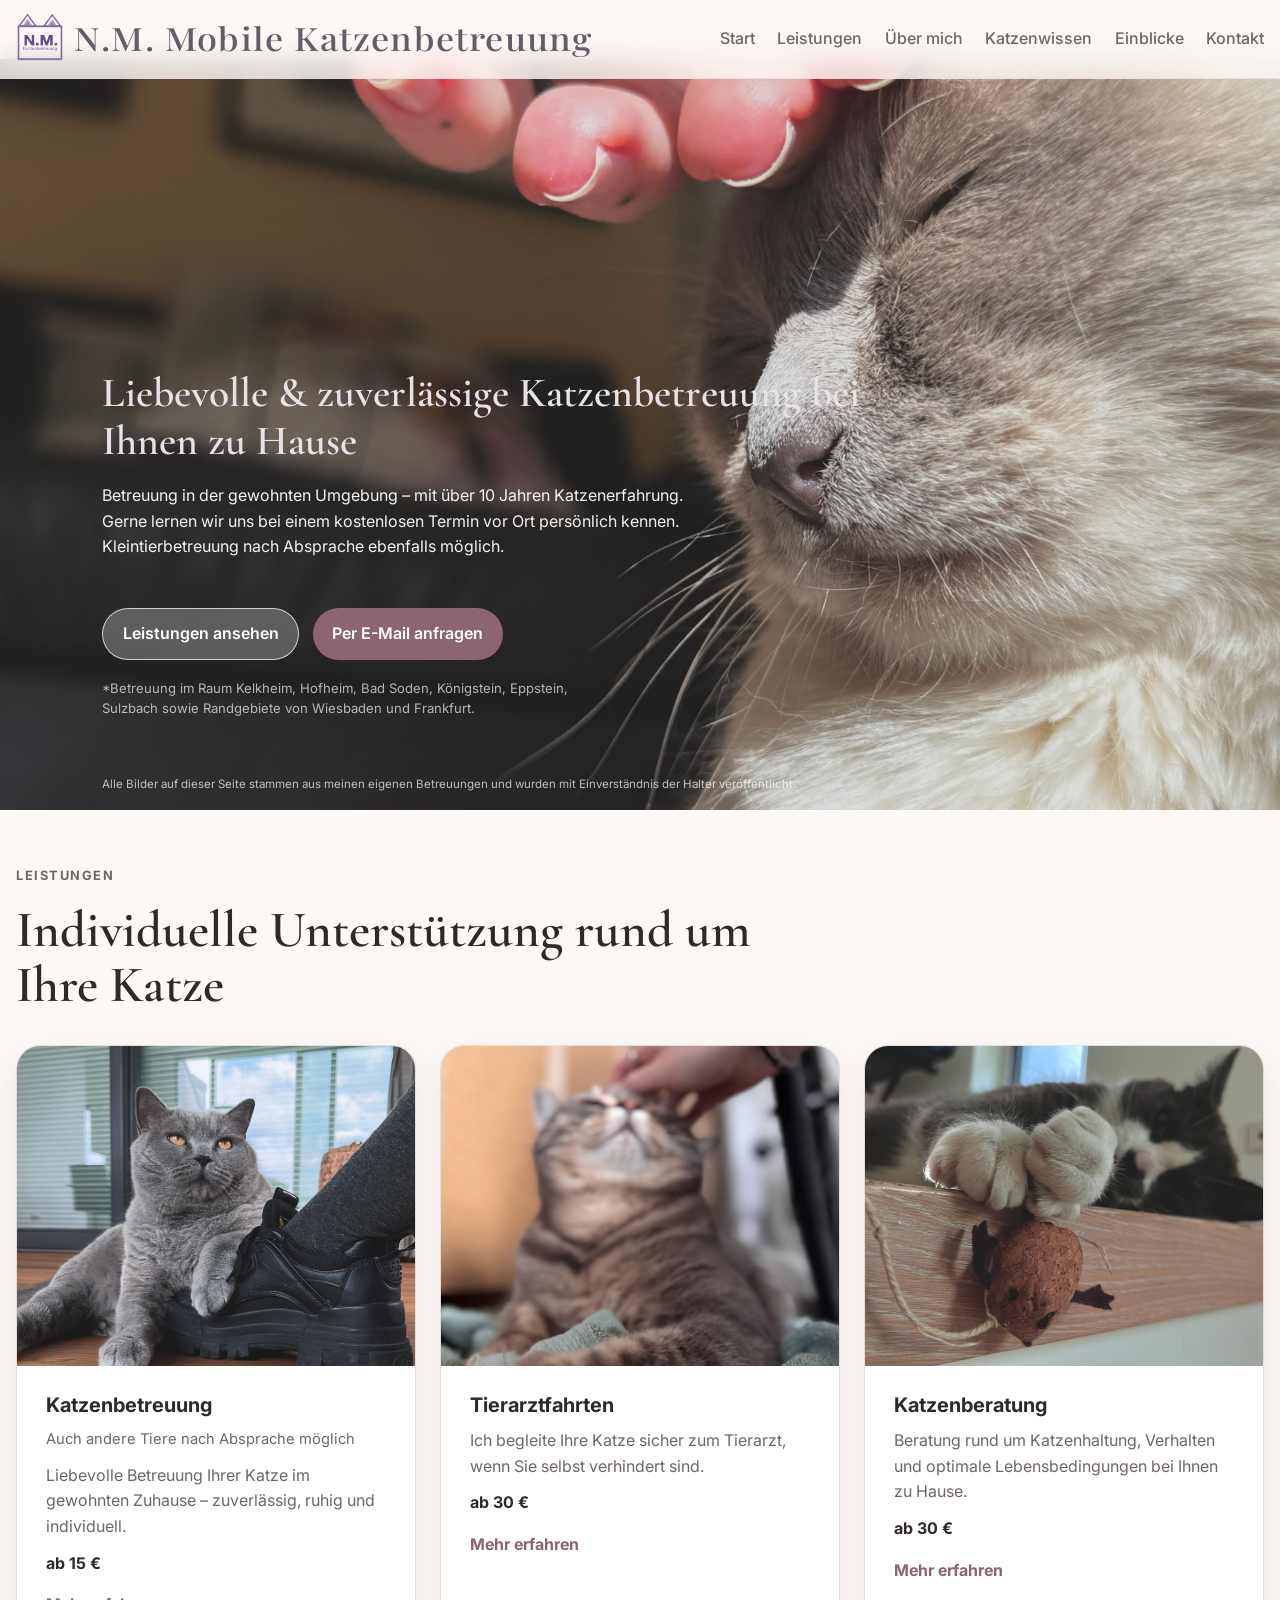
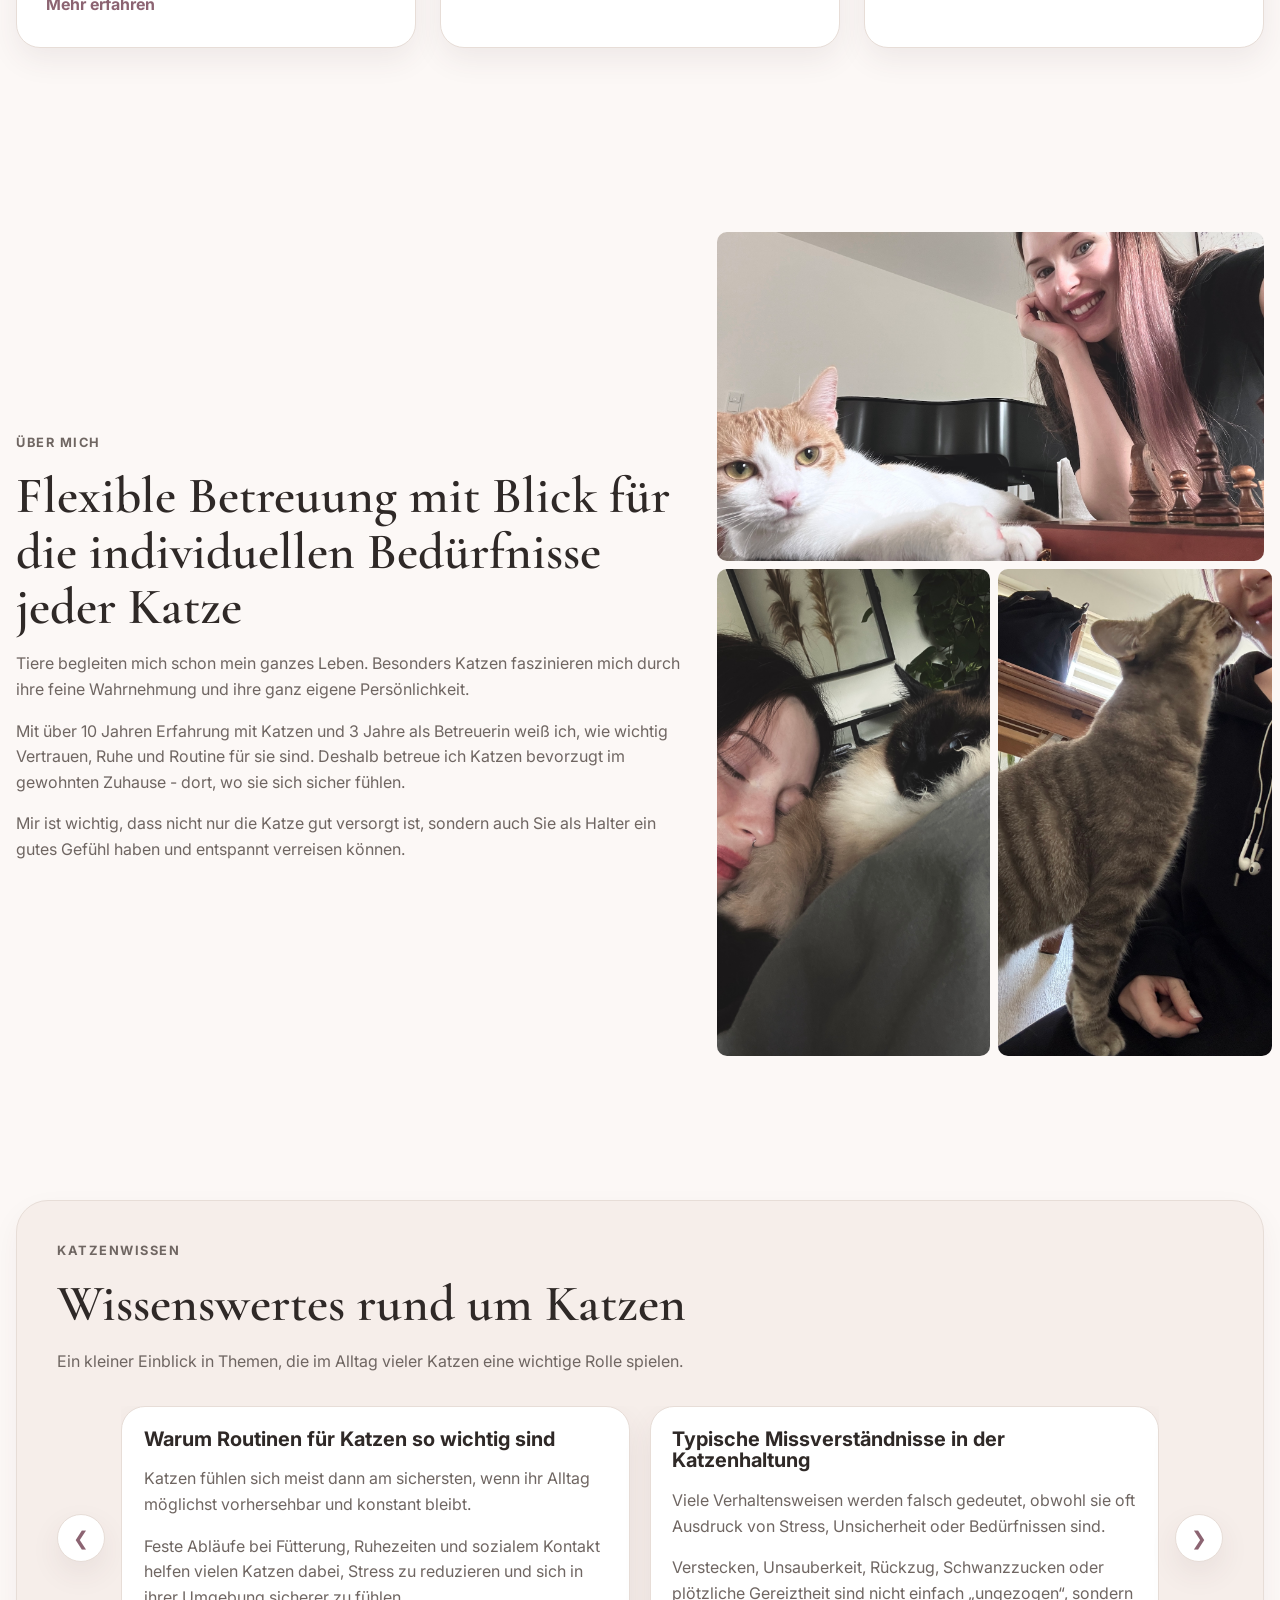
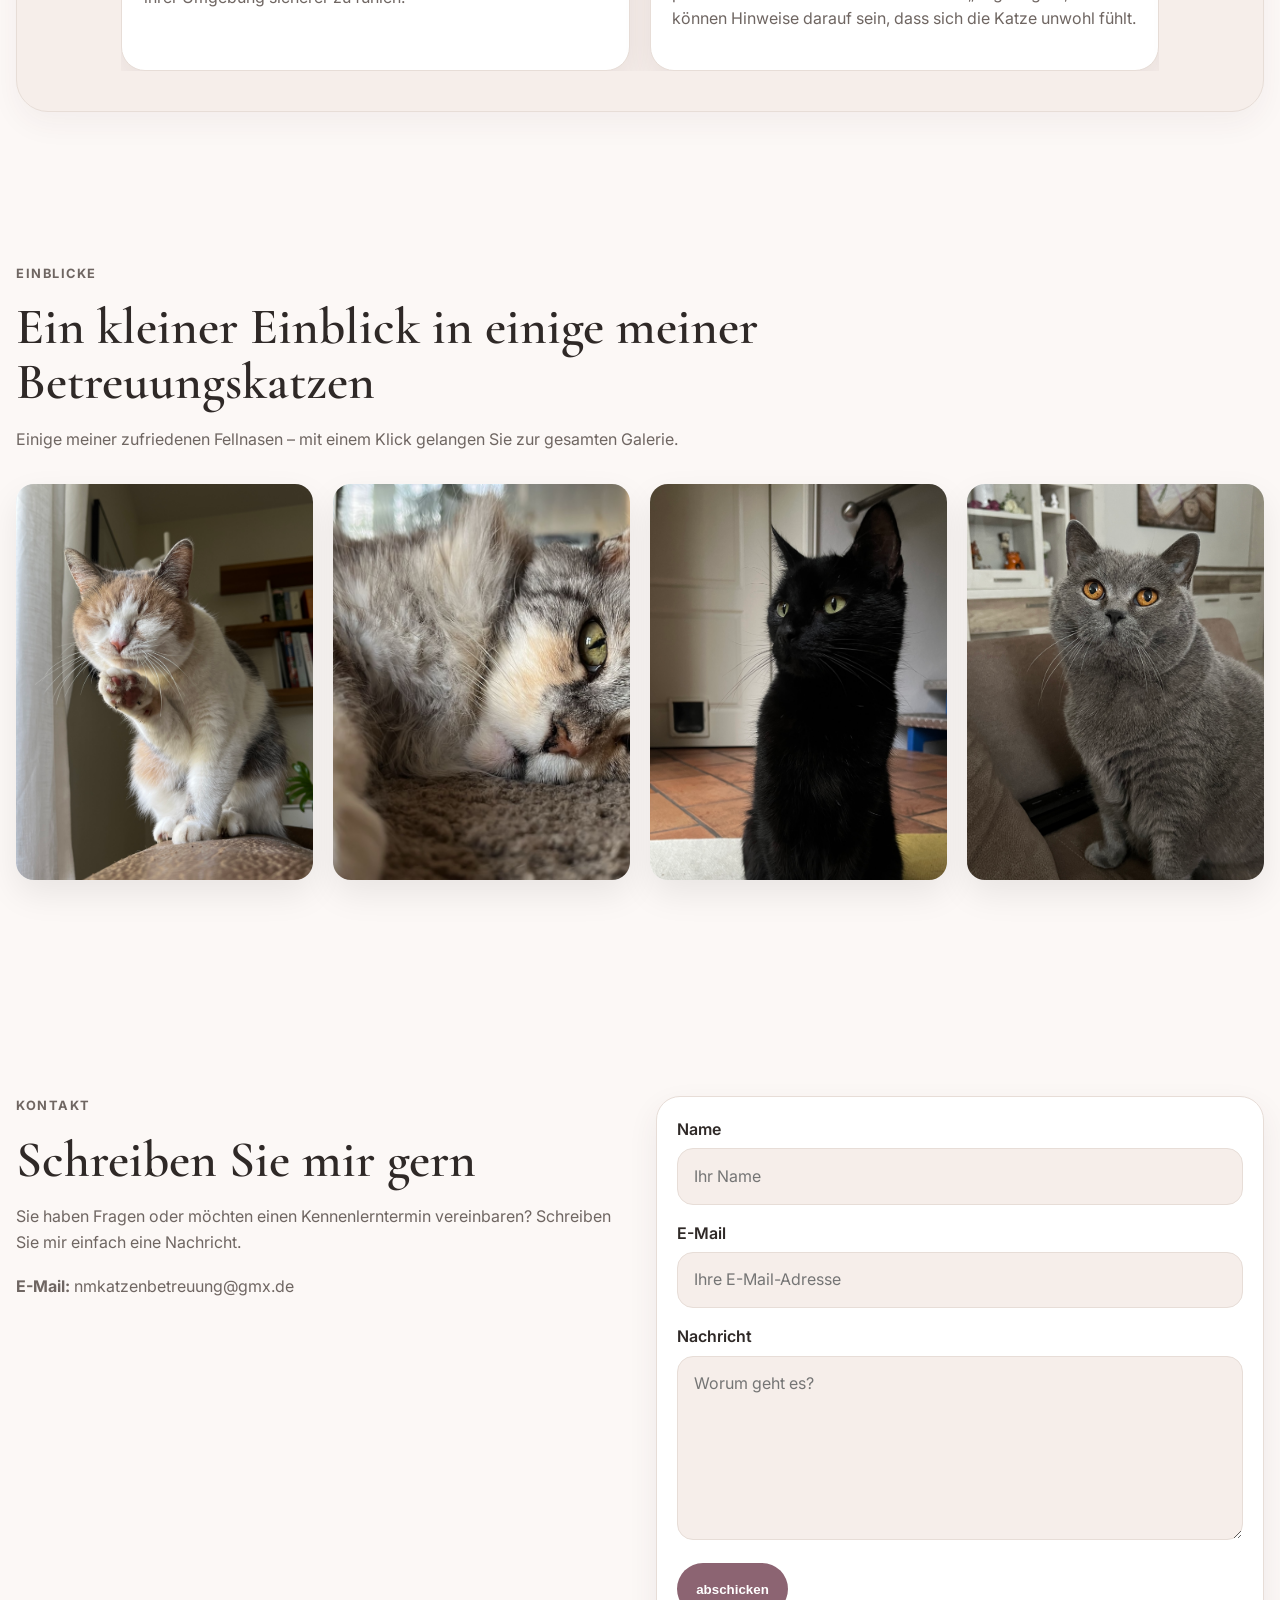
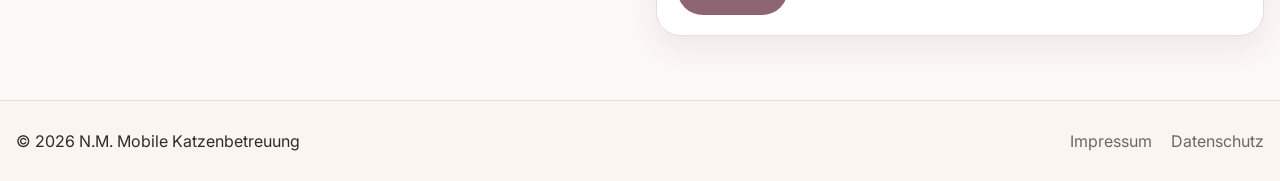
==== commit ffed4dc0: "Update index.html" ====
--- a/index.html
+++ b/index.html
@@ -42,7 +42,7 @@
 
       <div class="hero-overlay">
         <div class="container hero-content">
-          <h1 style="color:#e8e2e8;">Liebevolle & zuverlässige Katzenbetreuung bei Ihnen&nbsp;zu&nbsp;Hause</h1>
+          <h1 style="color:#e8e2e8;">Liebevolle&nbsp;&amp;&nbsp;zuverlässige Katzenbetreuung bei Ihnen&nbsp;zu&nbsp;Hause</h1>
 
           <p class="hero-text">
             Betreuung in der gewohnten Umgebung – mit über 10 Jahren Katzenerfahrung.
--- a/style.css
+++ b/style.css
@@ -552,6 +552,9 @@
     width: min(var(--container), calc(100% - 2rem));
   }
 
+  .hero-note-overlay {
+  display: none;
+}
   .site-header {
     background: rgba(252, 248, 246, 0.94);
   }
@@ -654,21 +657,7 @@
     object-fit: cover;
     object-position: center;
   }
-  
-.hero-image-button {
-  display: inline-flex;
-  min-height: 40px;
-  padding: 0 1rem;
-  margin-top: 0.9rem;
-  font-size: 0.88rem;
-  width: auto;
-  min-width: 0;
-  align-self: flex-start;
-}
-  .hero-mobile-button {
-  display: none;
-}
-  
+
   .hero-overlay {
     position: absolute;
     inset: 0;
@@ -681,13 +670,13 @@
   max-width: 100%;
   margin-left: 0;
   margin-top: 0;
-  padding: 3.2rem 1.2rem 4.8rem;
+  padding: 2.2rem 1.1rem 4.8rem;
 }
 
 .hero-content h1 {
-  max-width: 11.5ch;
-  font-size: 1.55rem;
-  line-height: 1.06;
+  max-width: 14ch;
+  font-size: 1.65rem;
+  line-height: 1.02;
   color: rgba(255, 255, 255, 0.94) !important;
 }
 
@@ -698,11 +687,11 @@
   }
 
   .hero-note-overlay {
-  left: 1.2rem;
-  right: 1.2rem;
-  bottom: 0.35rem;
-  font-size: 0.42rem;
-  line-height: 1.16;
+  left: 1.1rem;
+  right: 1.1rem;
+  bottom: 0.7rem;
+  font-size: 0.5rem;
+  line-height: 1.22;
   color: rgba(255, 255, 255, 0.82);
 }
 
@@ -748,23 +737,14 @@
     padding-bottom: 4.5rem;
   }
 .katzenwissen-panel {
-  padding: 0.85rem;
-  border-radius: 22px;
+  padding: 1.2rem;
+  border-radius: 24px;
 }
 
 .knowledge-slider-wrapper {
-  gap: 0.35rem;
-}
-  
-.knowledge-arrow {
-  width: 30px;
-  height: 30px;
-  font-size: 0.8rem;
-}
-
-.knowledge-card {
-  min-width: 0;
-}
+  gap: 0.6rem;
+}
+
 .info-card {
   padding: 0.9rem;
 }
@@ -871,30 +851,22 @@
   .hero-image {
     height: 280px;
   }
-  
-.hero-image-button {
-  min-height: 36px;
-  padding: 0 0.9rem;
-  margin-top: 0.75rem;
-  font-size: 0.82rem;
-}
-  
+
   .hero-content {
     padding: 0.9rem 0.9rem 4.4rem;
   }
 
- .hero-content h1 {
-  font-size: 1.38rem;
-  max-width: 11ch;
-  line-height: 1.06;
-}
+  .hero-content h1 {
+  font-size: 1.5rem;
+  max-width: 9.5ch;
+  }
 
   .hero-note-overlay {
-  font-size: 0.38rem;
-  line-height: 1.12;
+  font-size: 0.46rem;
+  line-height: 1.18;
   left: 0.9rem;
   right: 0.9rem;
-  bottom: 0.3rem;
+  bottom: 0.6rem;
 }
 
   .hero-mobile-text {
@@ -915,11 +887,11 @@
     height: 42px;
   }
 
-.katzenwissen-panel {
-  padding: 0.7rem;
-  border-radius: 18px;
-}
-
+  .katzenwissen-panel {
+  padding: 0.9rem;
+  border-radius: 20px;
+}
+}
 .kundenbilder-hero {
   padding-top: 5rem;
 }
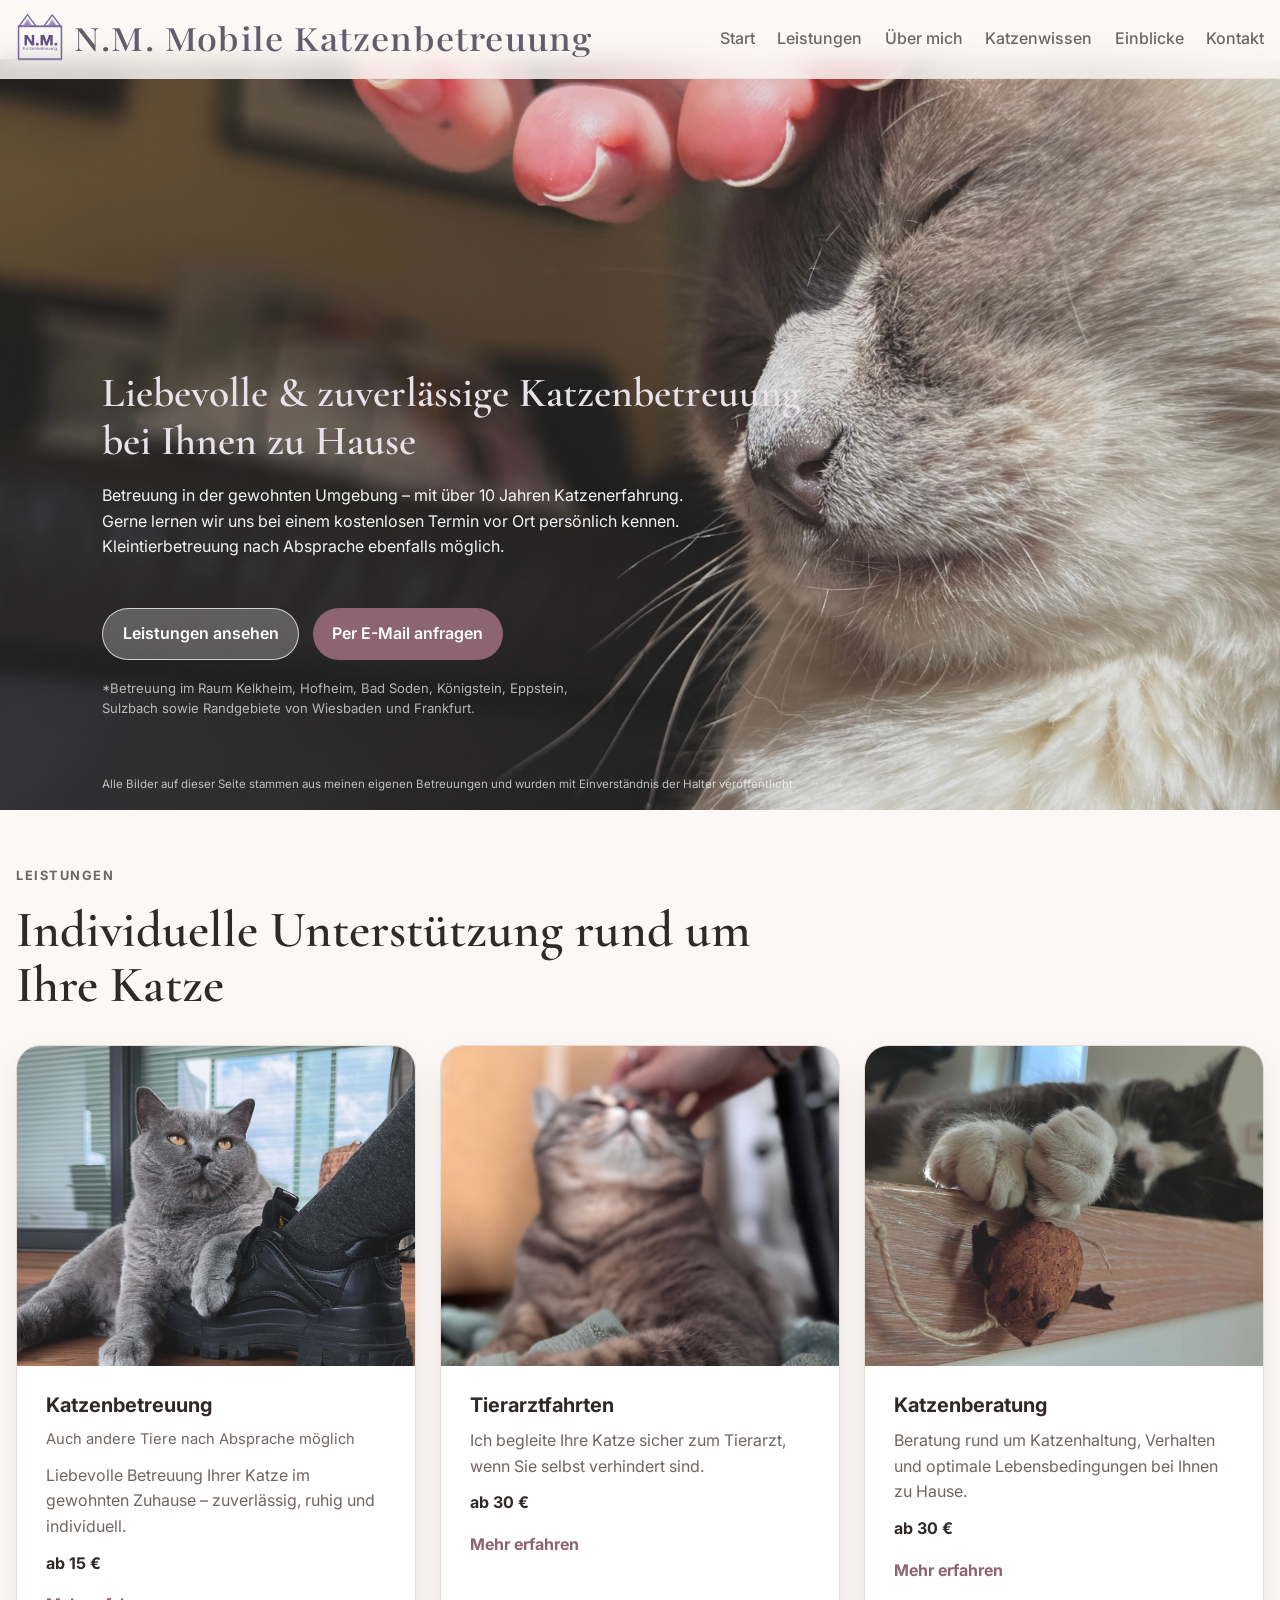
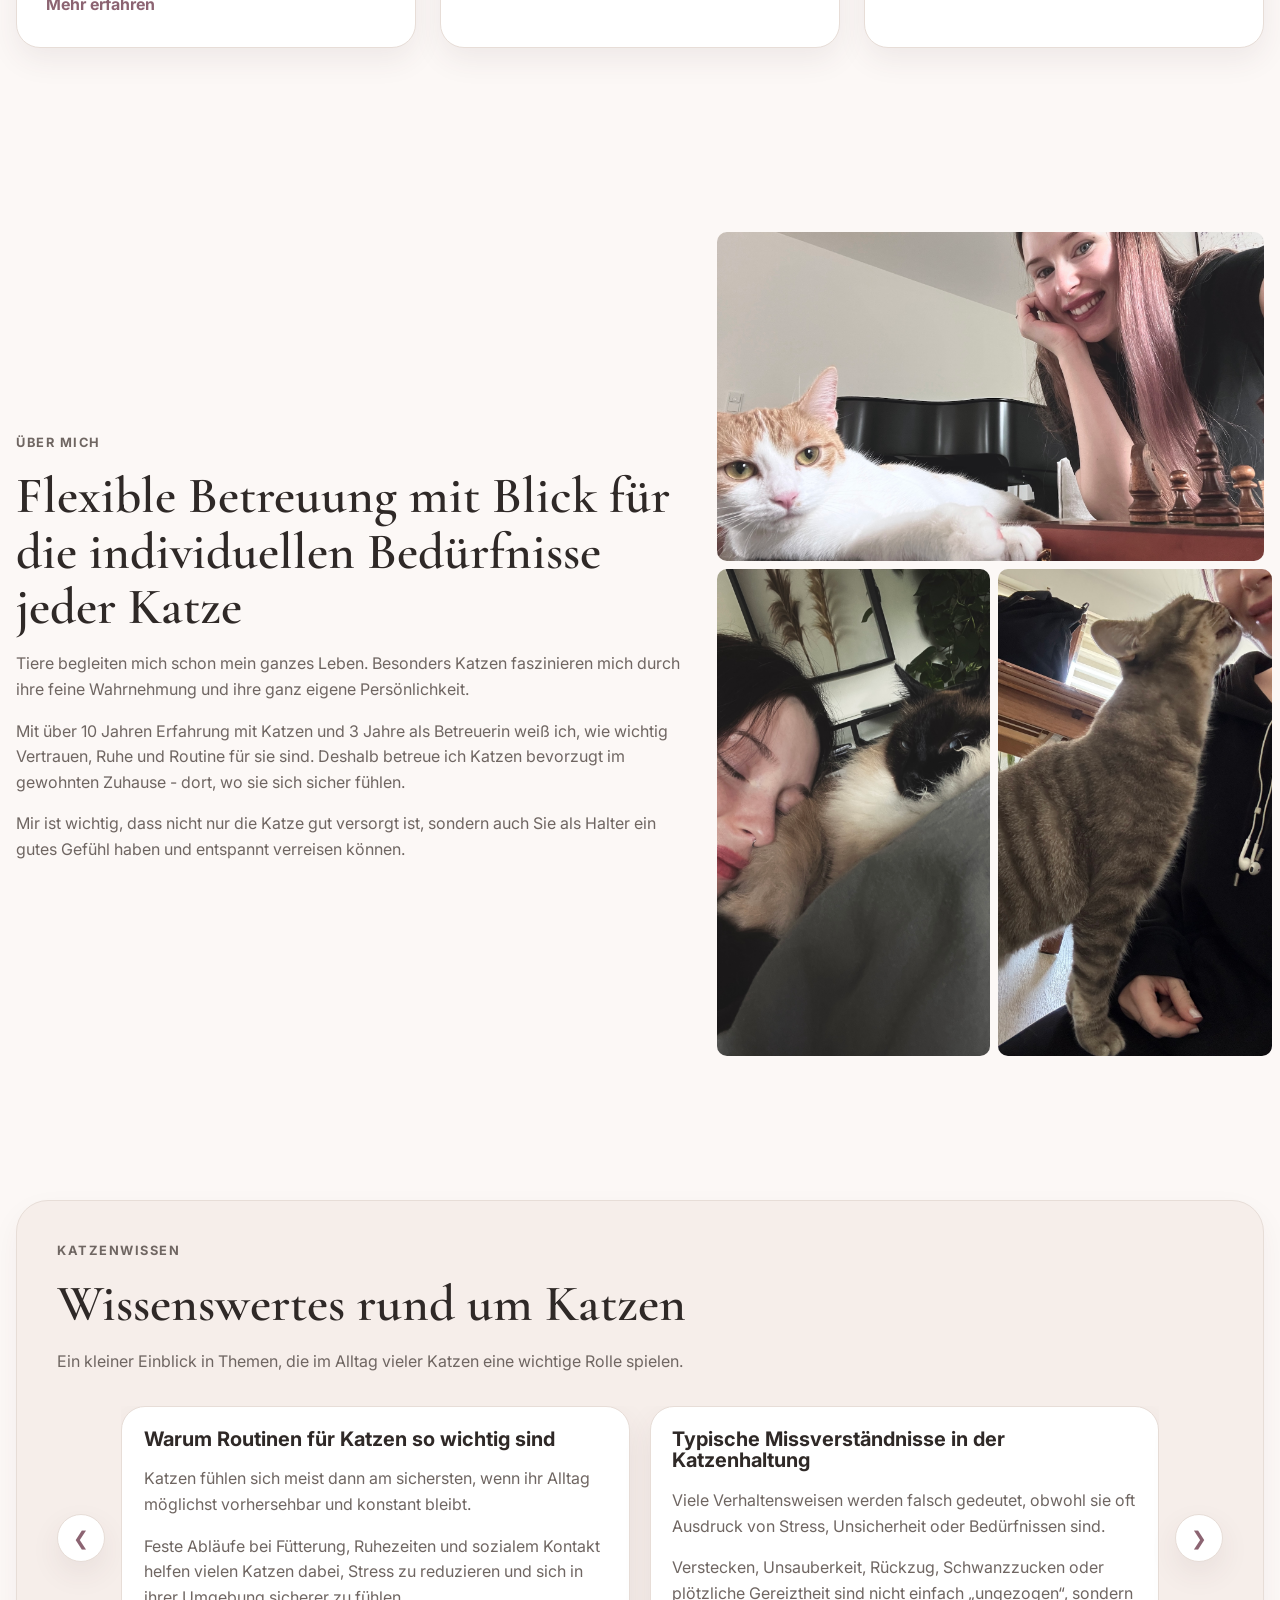
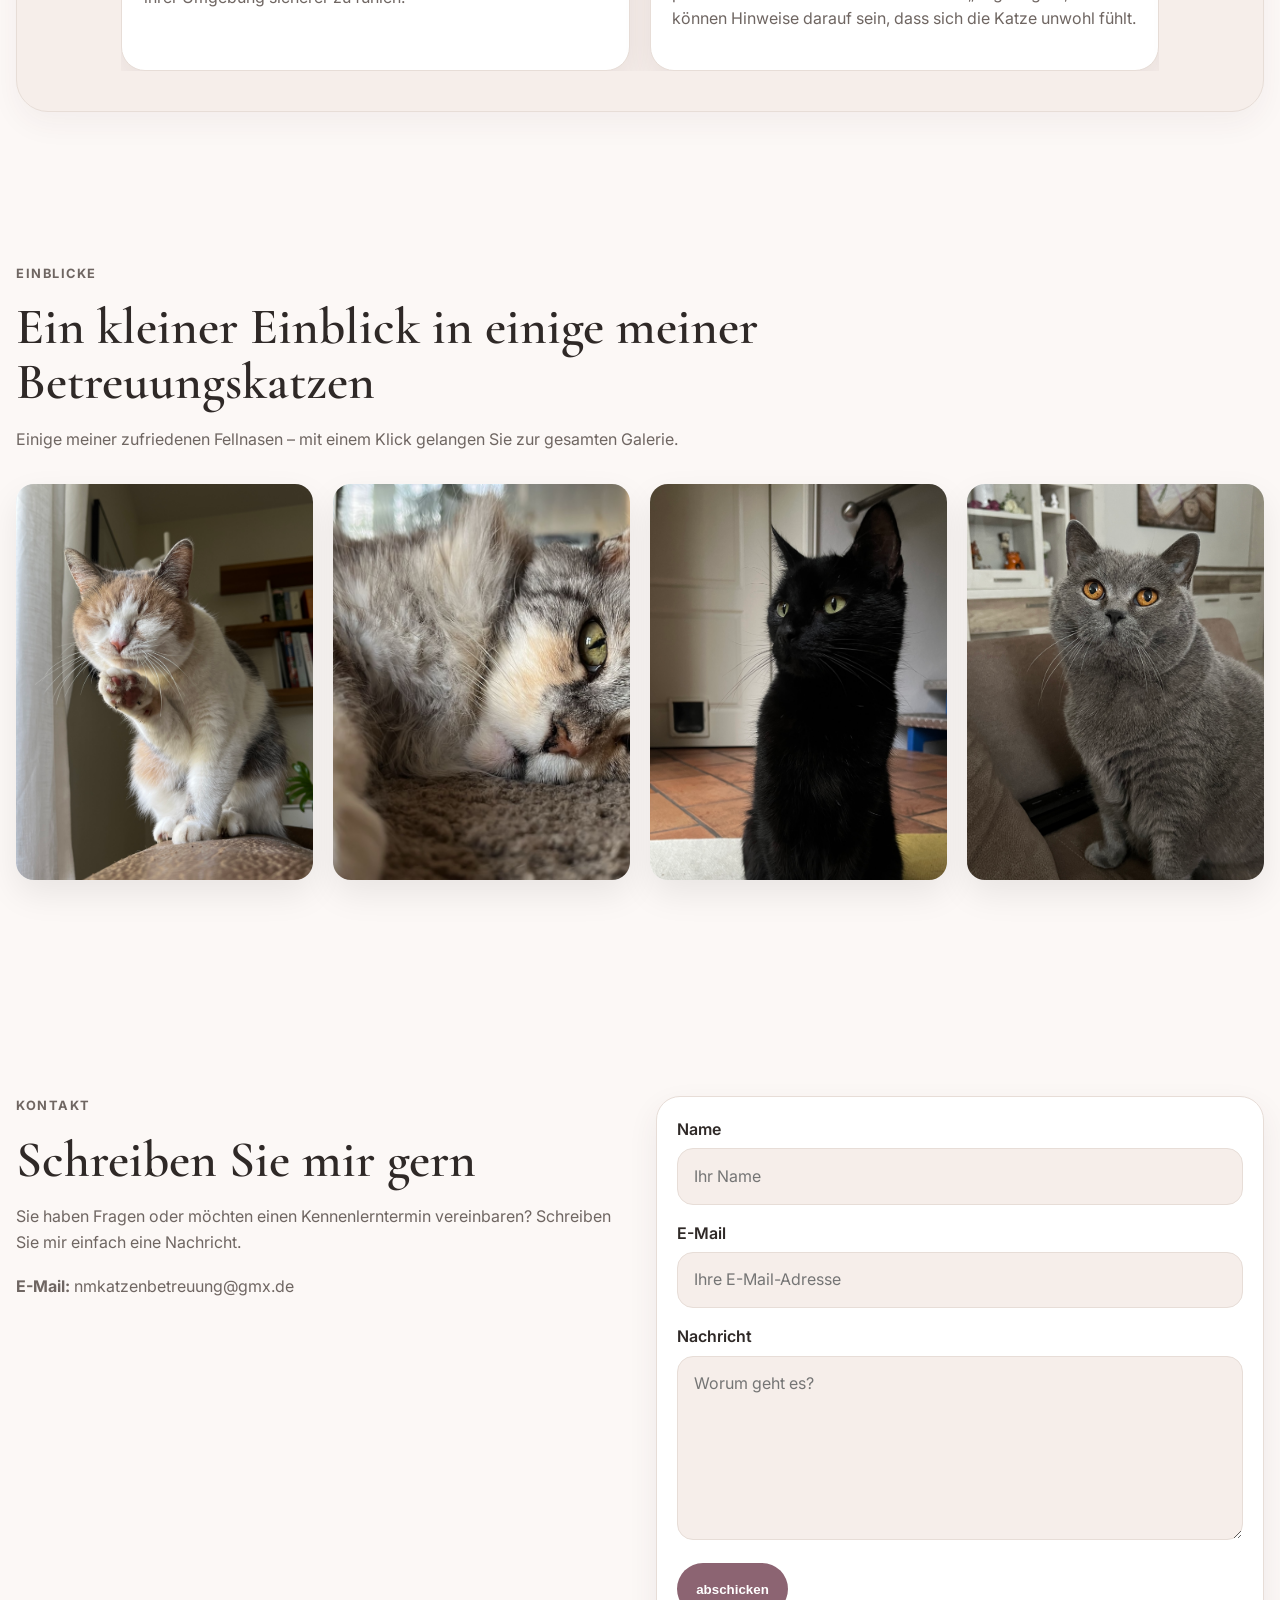
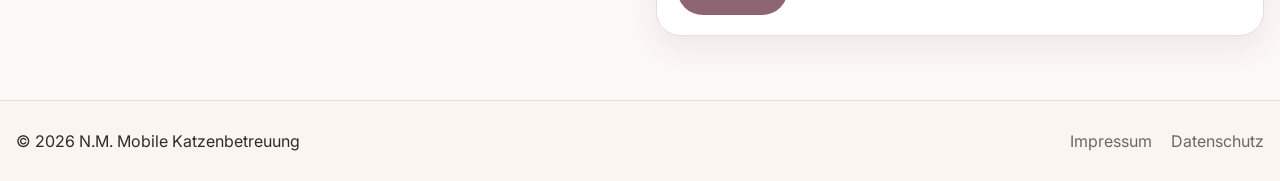
==== commit 3fd0d006: "Update index.html" ====
--- a/index.html
+++ b/index.html
@@ -42,7 +42,7 @@
 
       <div class="hero-overlay">
         <div class="container hero-content">
-          <h1 style="color:#e8e2e8;">Liebevolle&nbsp;&amp;&nbsp;zuverlässige Katzenbetreuung bei Ihnen&nbsp;zu&nbsp;Hause</h1>
+          <h1 style="color:#e8e2e8;">Liebevolle&nbsp;&amp;&nbsp;zuverlässige Katzenbetreuung bei&nbsp;Ihnen&nbsp;zu&nbsp;Hause</h1>
 
           <p class="hero-text">
             Betreuung in der gewohnten Umgebung – mit über 10 Jahren Katzenerfahrung.
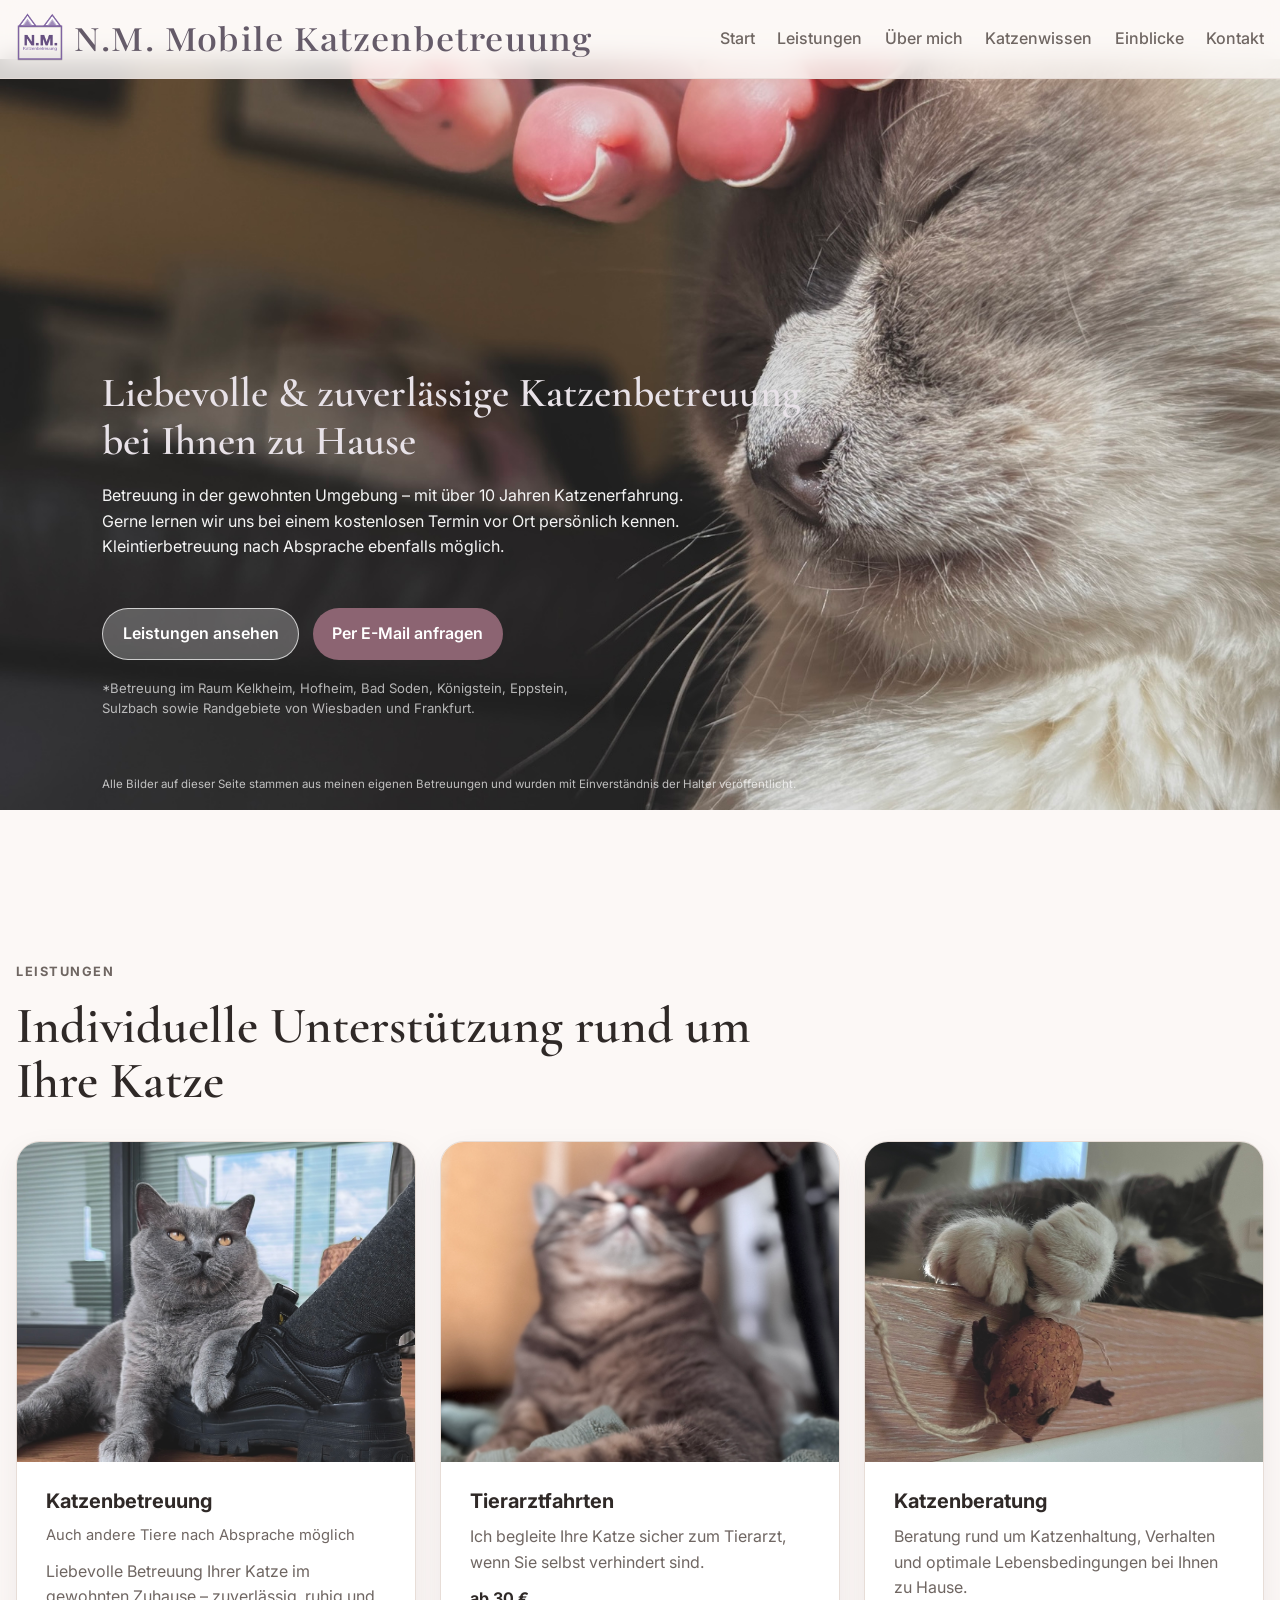
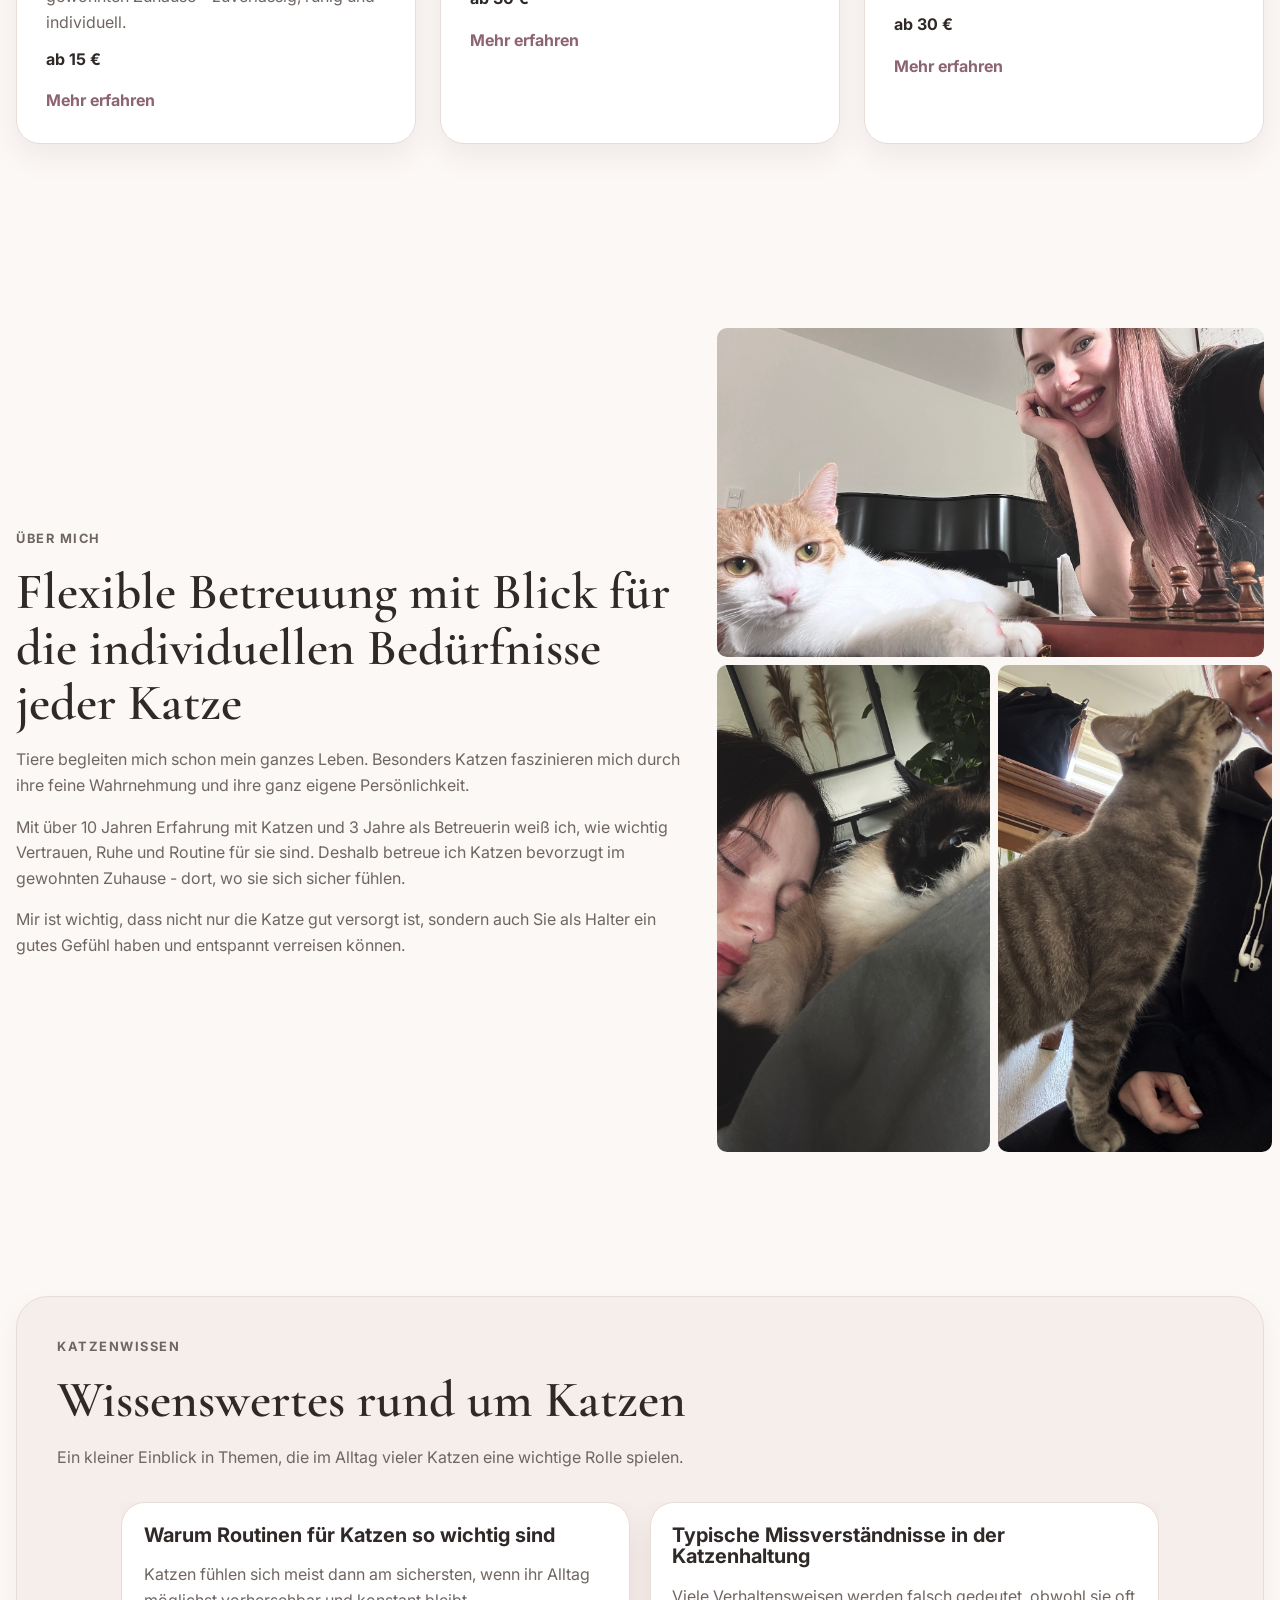
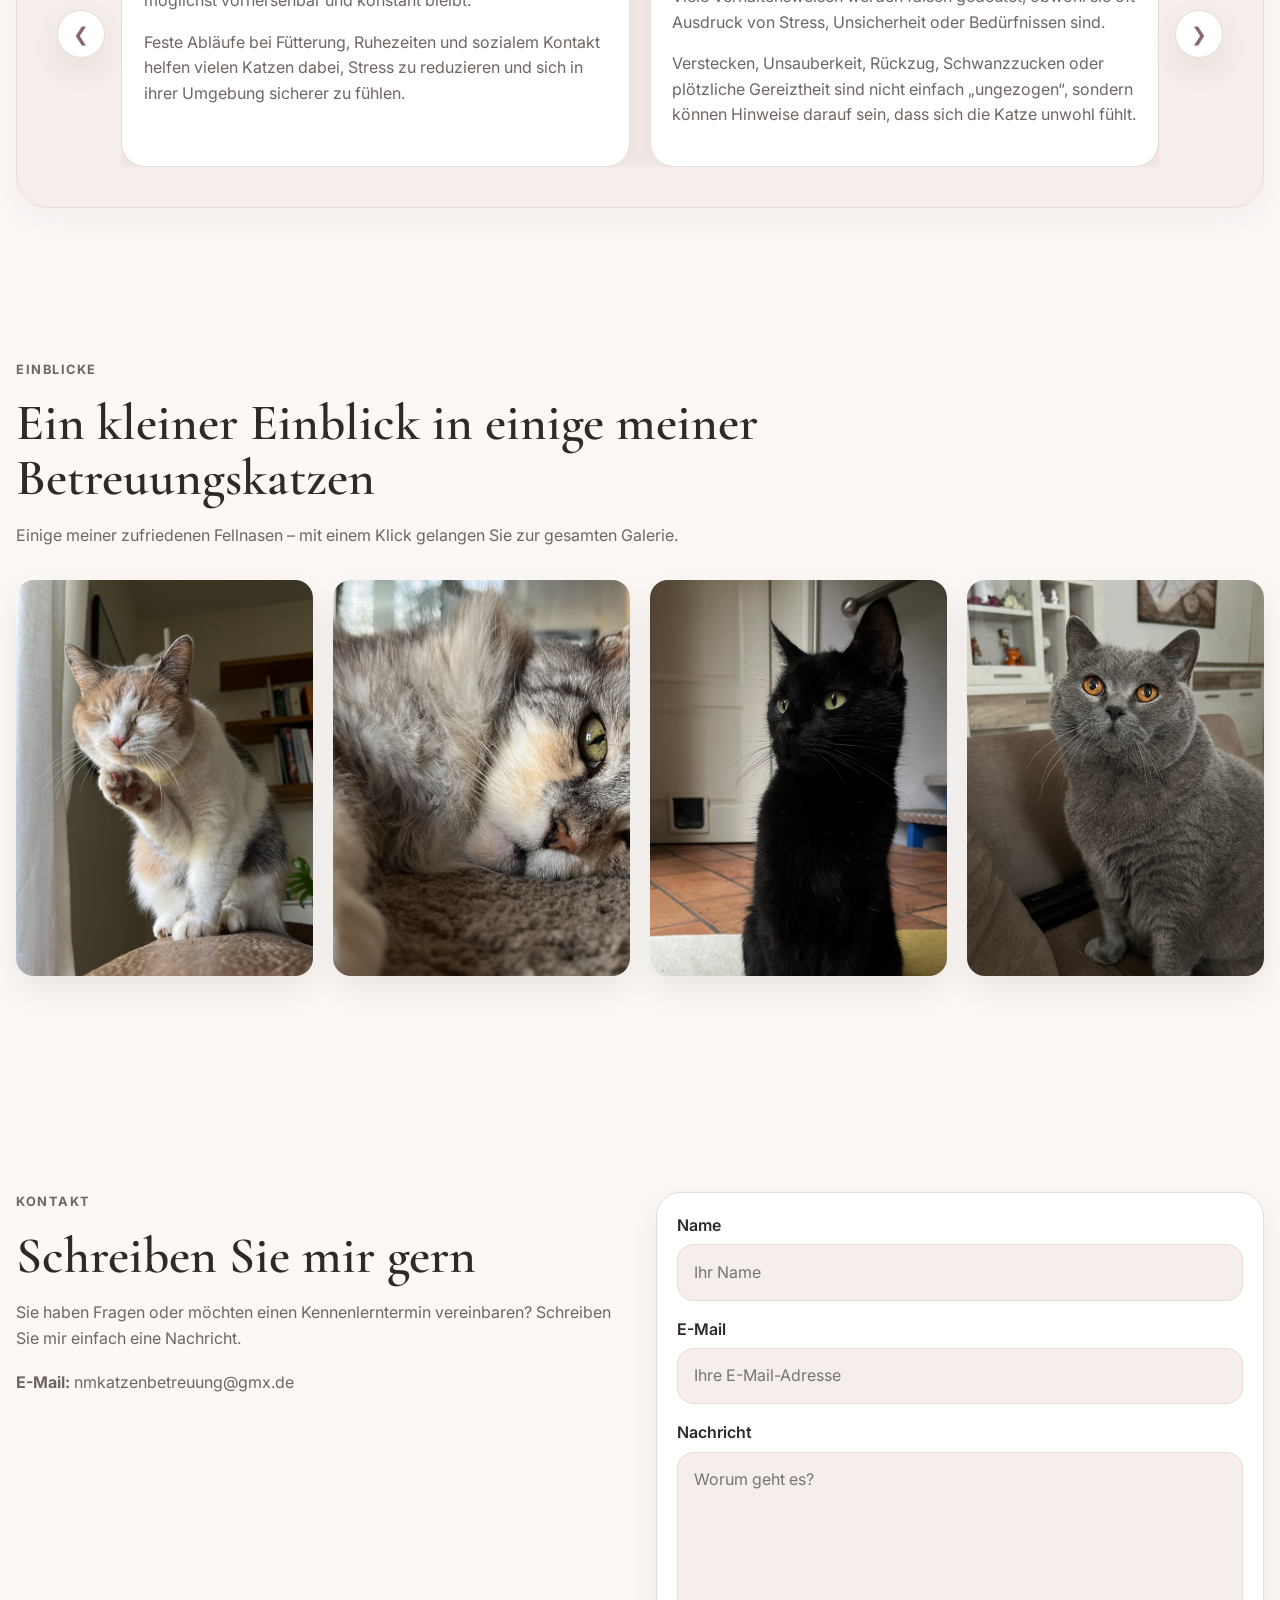
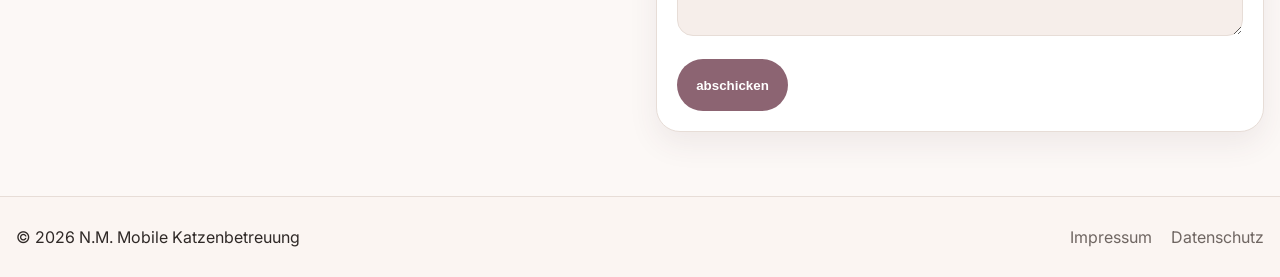
==== commit cda5016c: "Update index.html" ====
--- a/index.html
+++ b/index.html
@@ -87,6 +87,7 @@
     
     <section id="leistungen" class="section">
       <div class="container">
+        <div class="leistungen-panel">
         <div class="section-heading">
           <p class="eyebrow">Leistungen</p>
           <h2>Individuelle Unterstützung rund um Ihre Katze</h2>
--- a/style.css
+++ b/style.css
@@ -275,6 +275,10 @@
   padding: 3.5rem 0 4rem 0;
 }
 
+#leistungen {
+  margin-top: 6rem;
+}
+
 .section-soft,
 .section-accent {
   background: transparent;
@@ -551,8 +555,8 @@
   .container {
     width: min(var(--container), calc(100% - 2rem));
   }
-
-  .hero-note-overlay {
+  
+.hero-note-overlay {
   display: none;
 }
   .site-header {
@@ -659,24 +663,26 @@
   }
 
   .hero-overlay {
-    position: absolute;
-    inset: 0;
-    display: flex;
-    align-items: flex-start;
-    padding-top: 0;
-  }
-
-  .hero-content {
-  max-width: 100%;
-  margin-left: 0;
-  margin-top: 0;
-  padding: 2.2rem 1.1rem 4.8rem;
+  position: absolute;
+  inset: 0;
+  display: block;
+}
+
+.hero-content {
+  position: absolute;
+  left: 1rem;
+  right: 1rem;
+  top: 30%;
+  transform: translateY(-50%);
+  max-width: 14.5rem;
+  margin: 0;
+  padding: 0;
 }
 
 .hero-content h1 {
-  max-width: 14ch;
-  font-size: 1.65rem;
-  line-height: 1.02;
+  max-width: 13ch;
+  font-size: 1.5rem;
+  line-height: 1.04;
   color: rgba(255, 255, 255, 0.94) !important;
 }
 
@@ -839,7 +845,9 @@
   .container {
     width: min(var(--container), calc(100% - 1.6rem));
   }
-
+.hero-note-overlay {
+  display: none;
+}
   .brand {
     font-size: 1.08rem;
   }
@@ -852,14 +860,19 @@
     height: 280px;
   }
 
-  .hero-content {
-    padding: 0.9rem 0.9rem 4.4rem;
-  }
-
-  .hero-content h1 {
-  font-size: 1.5rem;
-  max-width: 9.5ch;
-  }
+ .hero-content {
+  left: 0.9rem;
+  right: 0.9rem;
+  top: 29%;
+  max-width: 13.5rem;
+  padding: 0;
+}
+
+.hero-content h1 {
+  font-size: 1.34rem;
+  max-width: 12.5ch;
+  line-height: 1.04;
+}
 
   .hero-note-overlay {
   font-size: 0.46rem;
